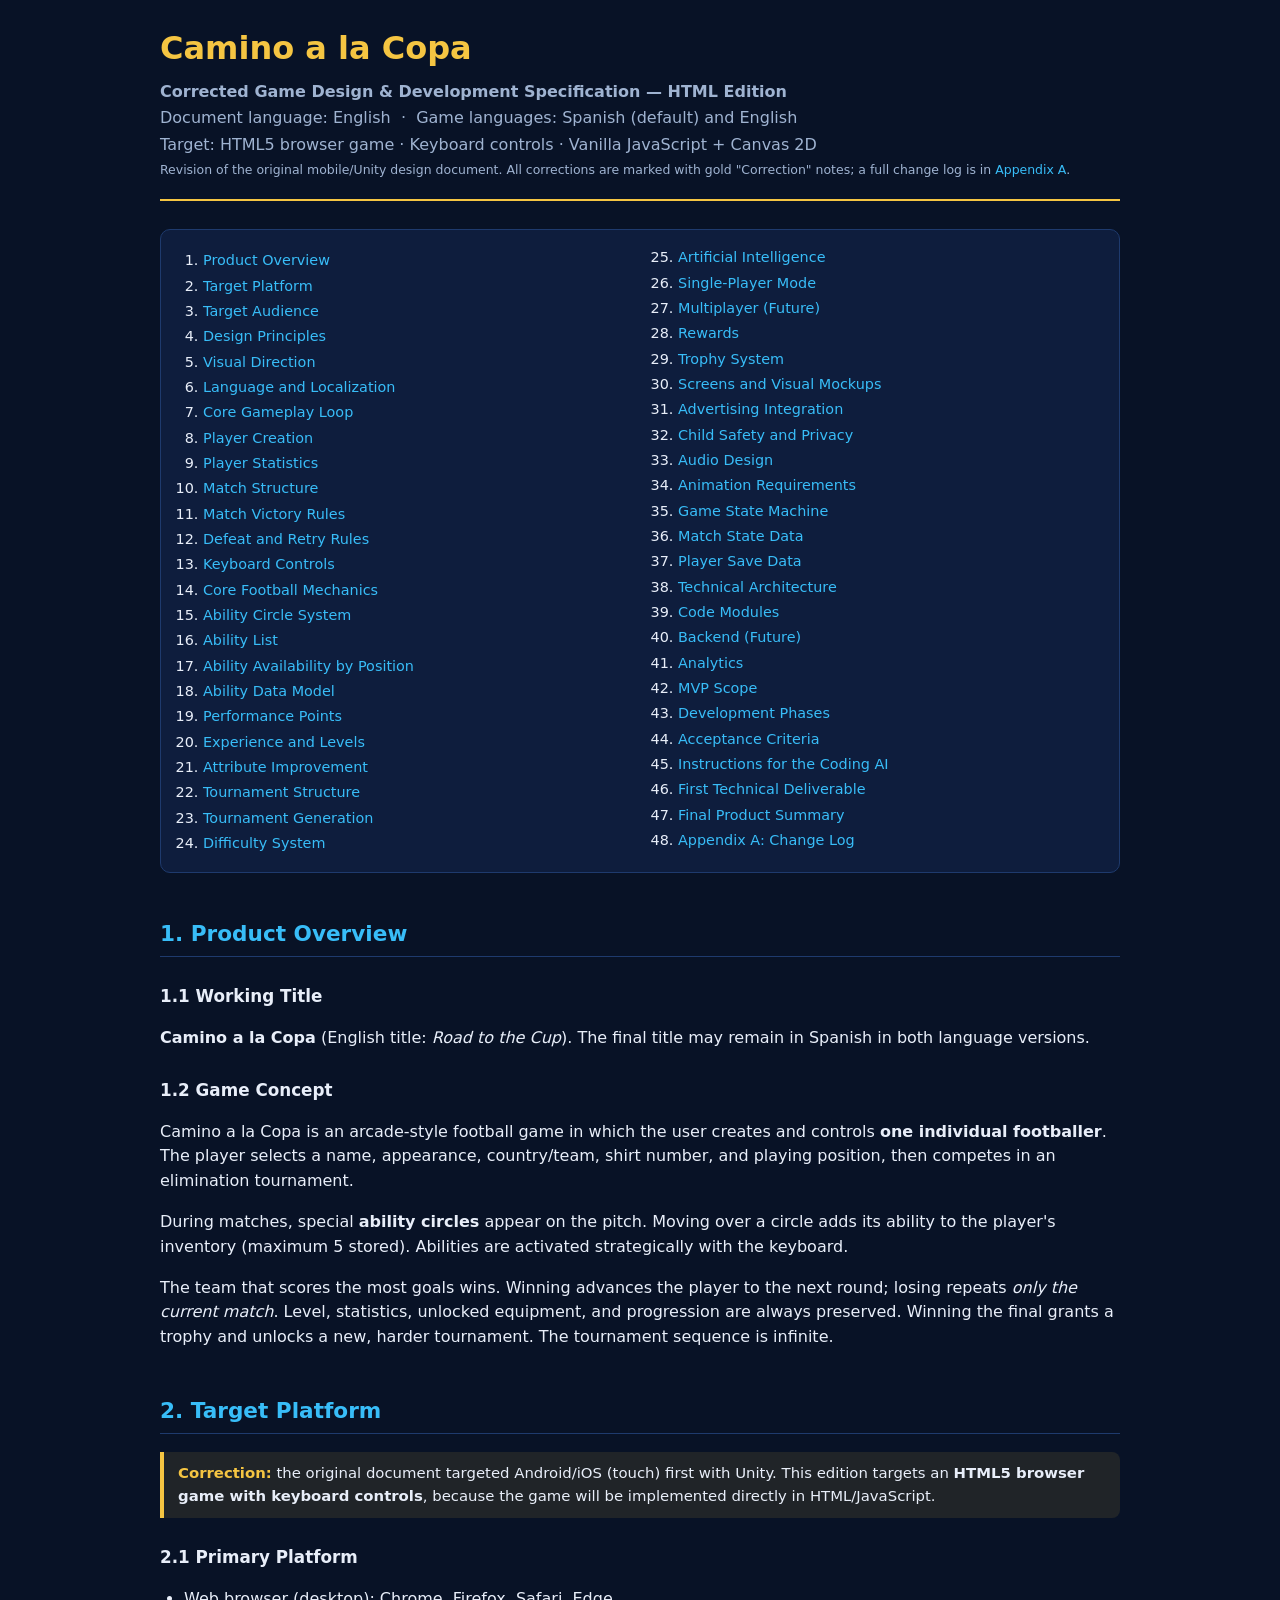
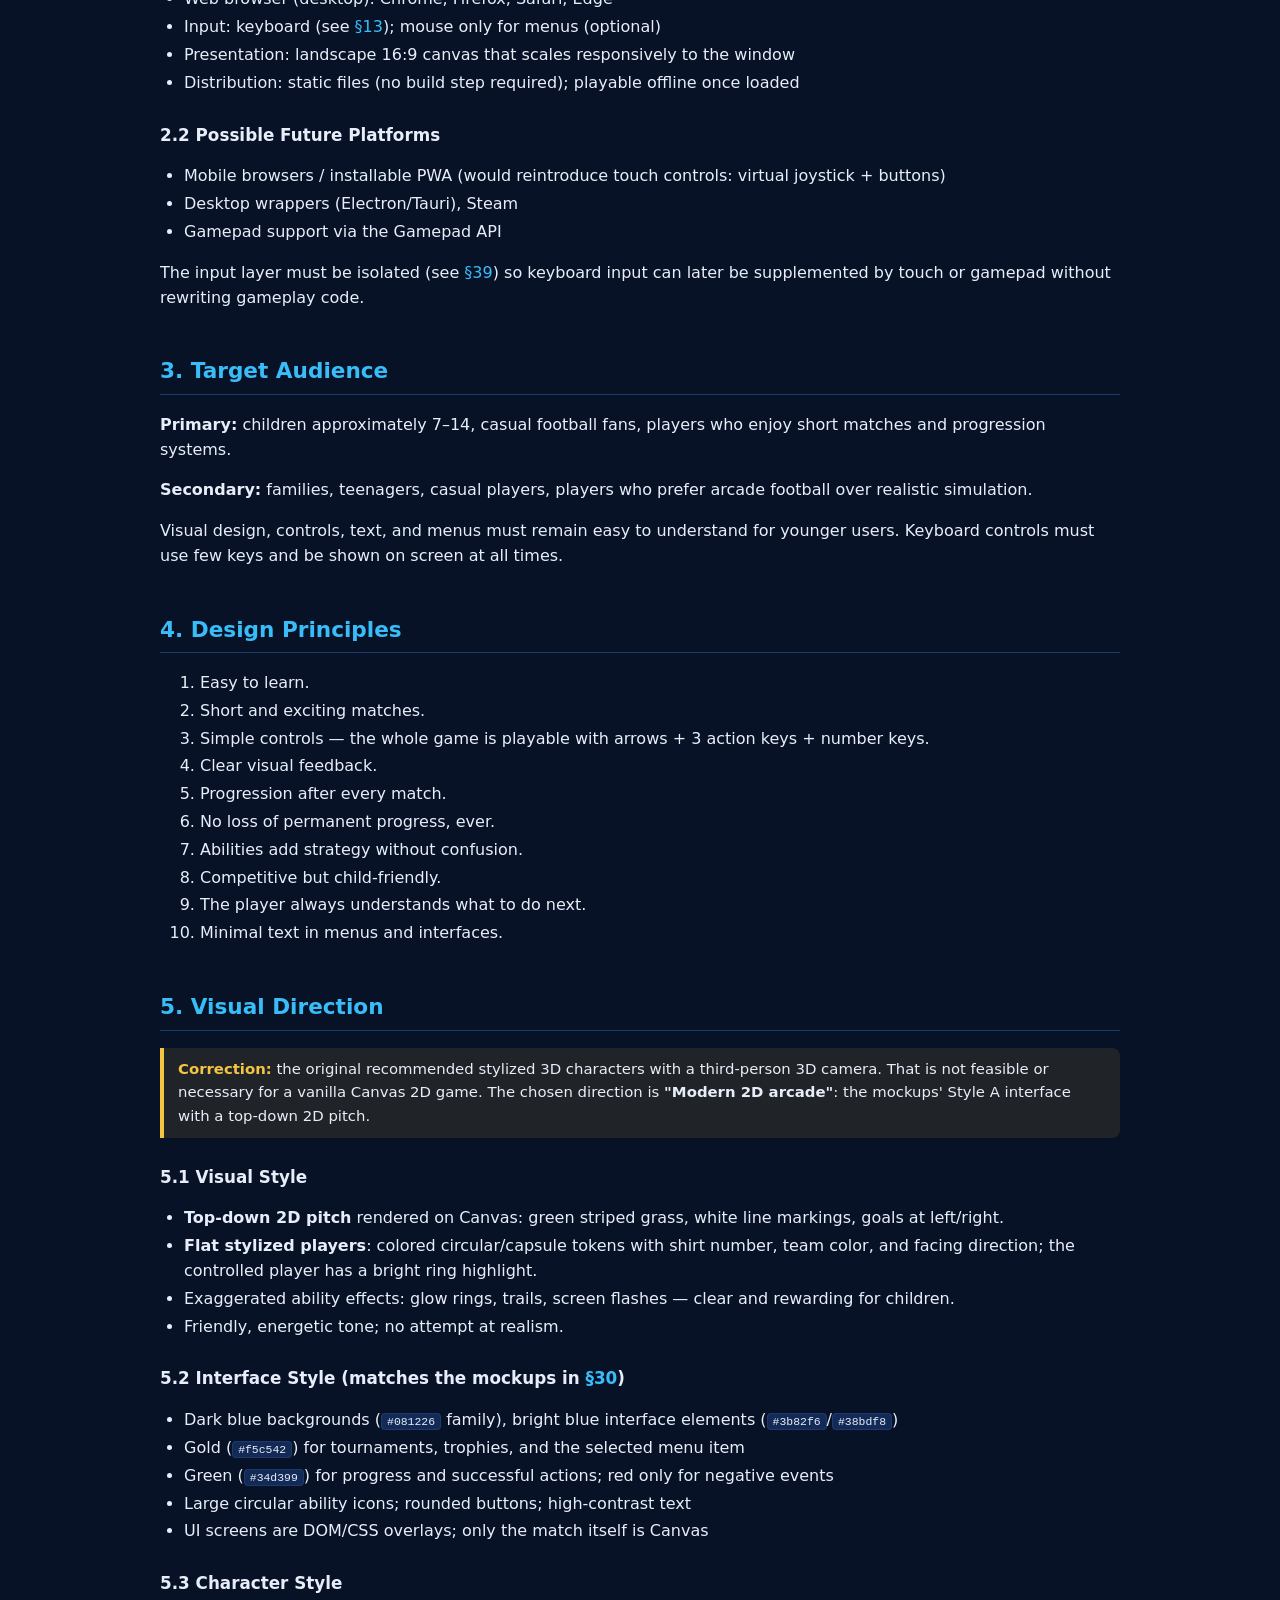
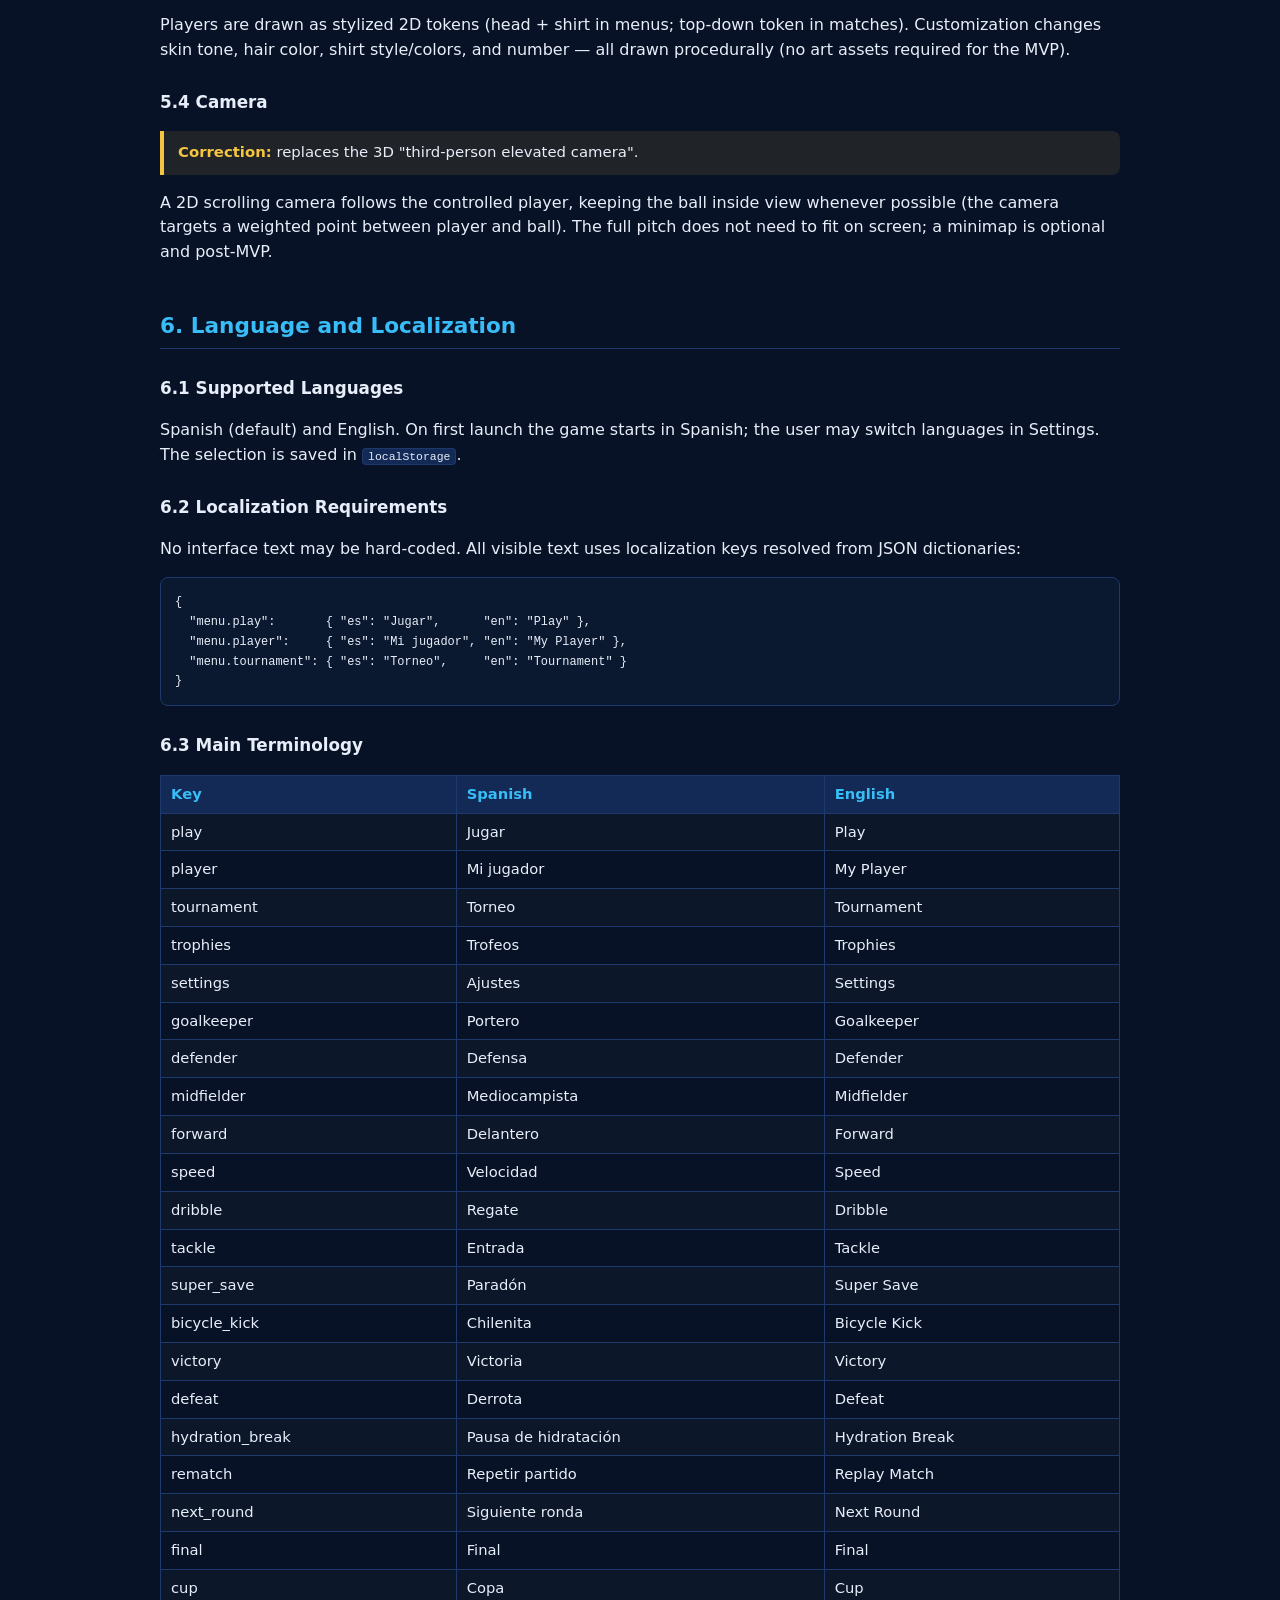
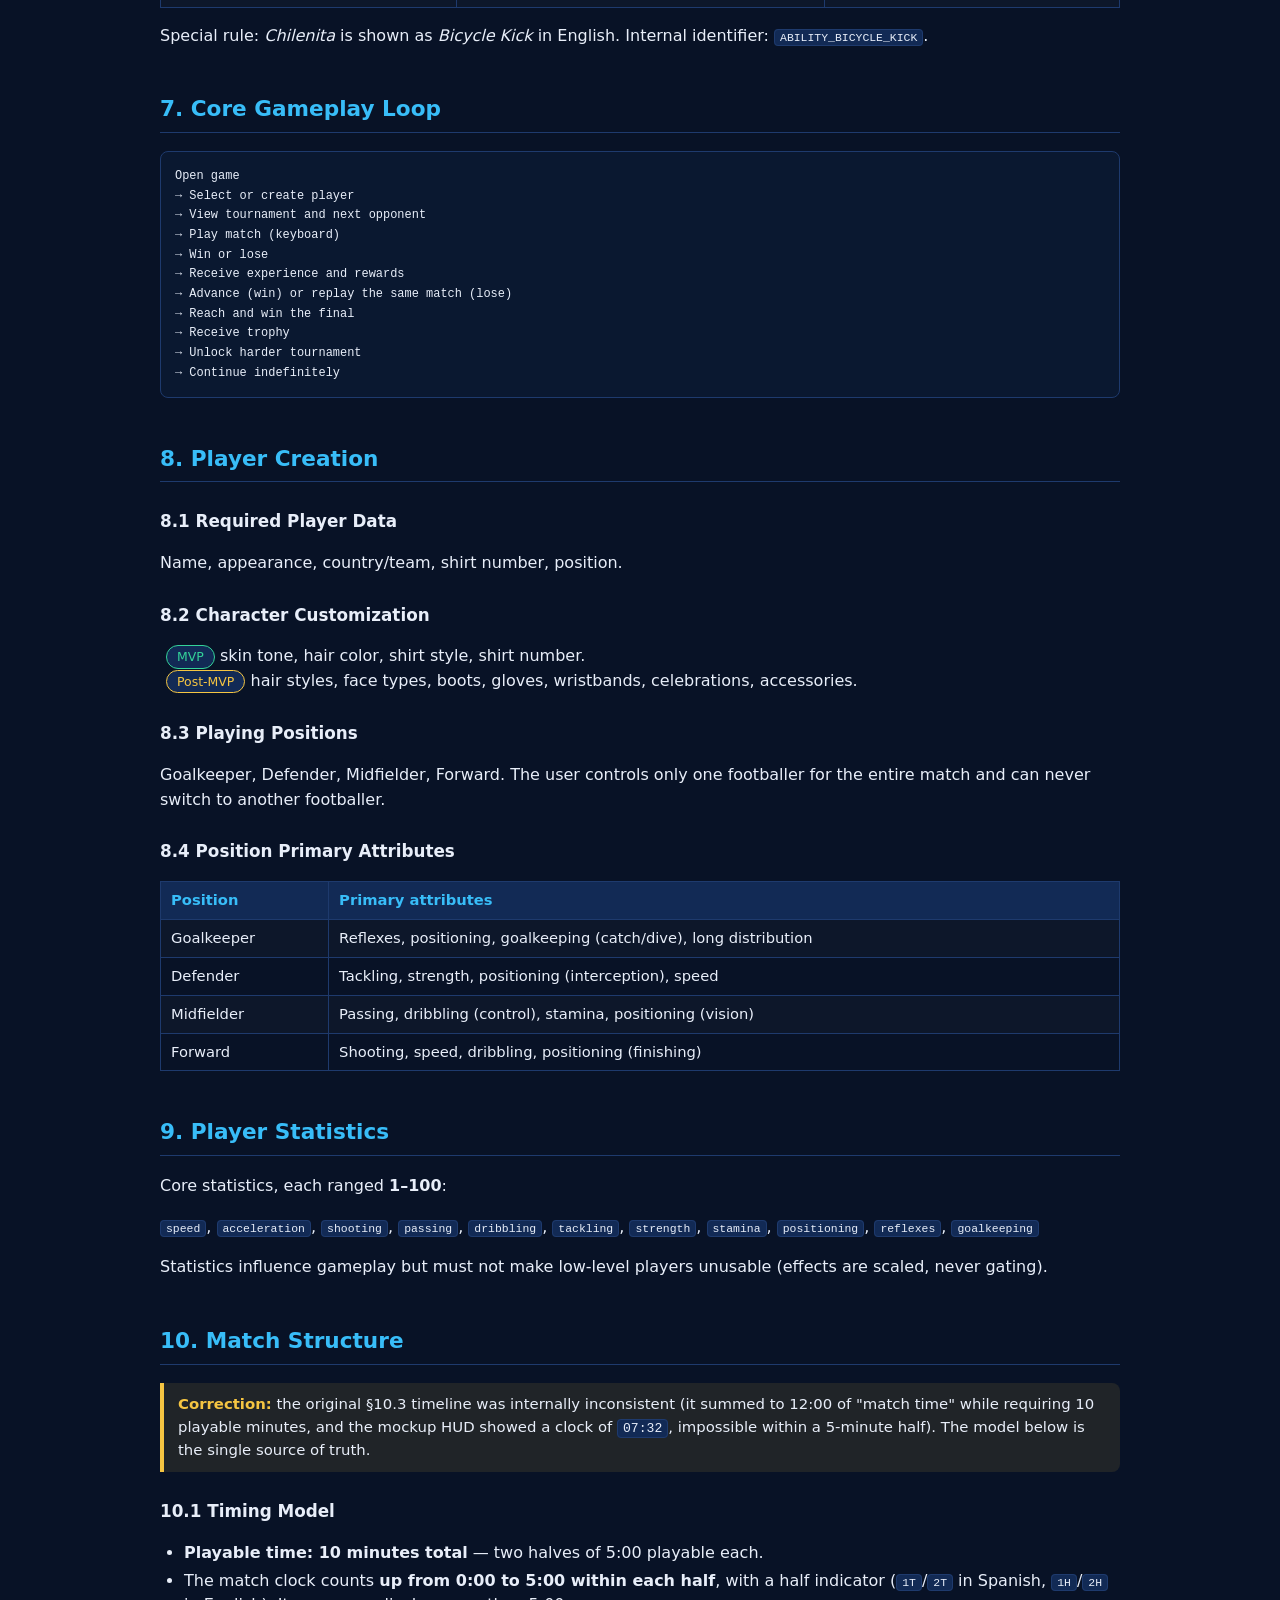
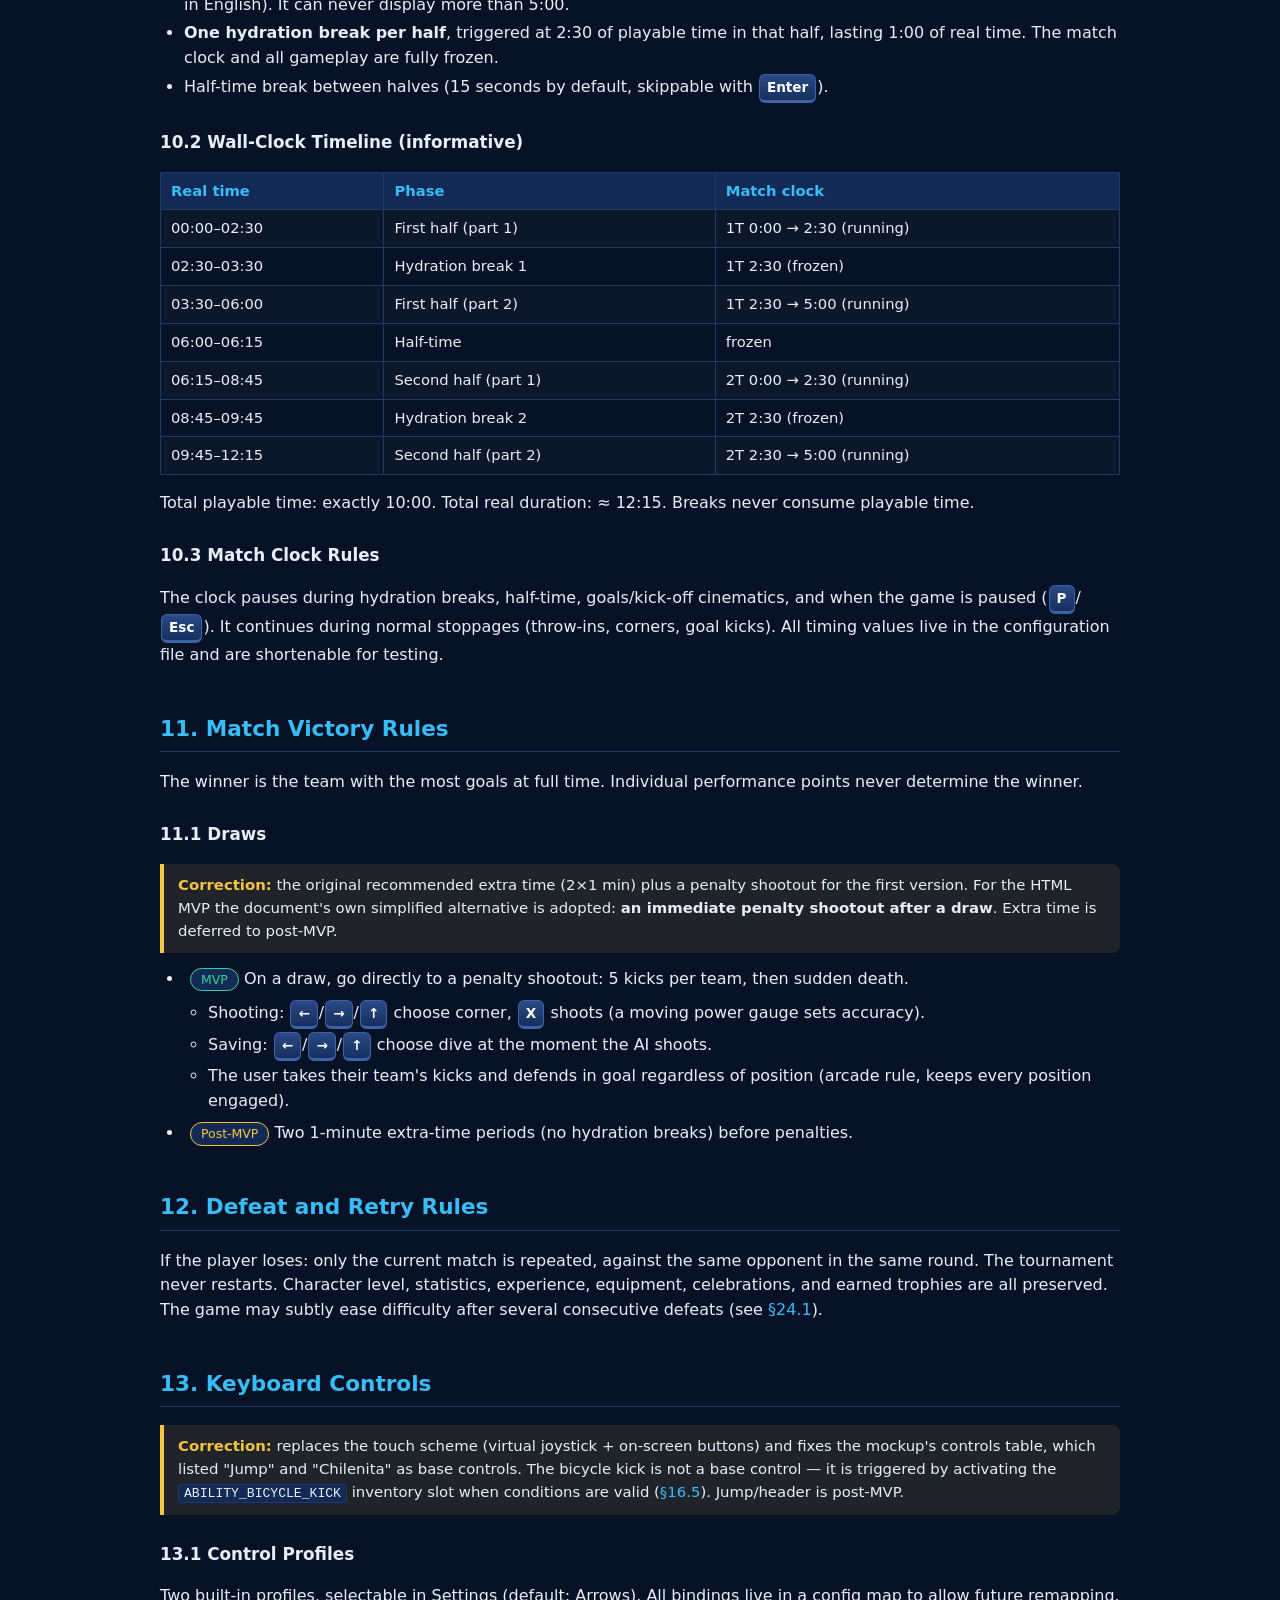
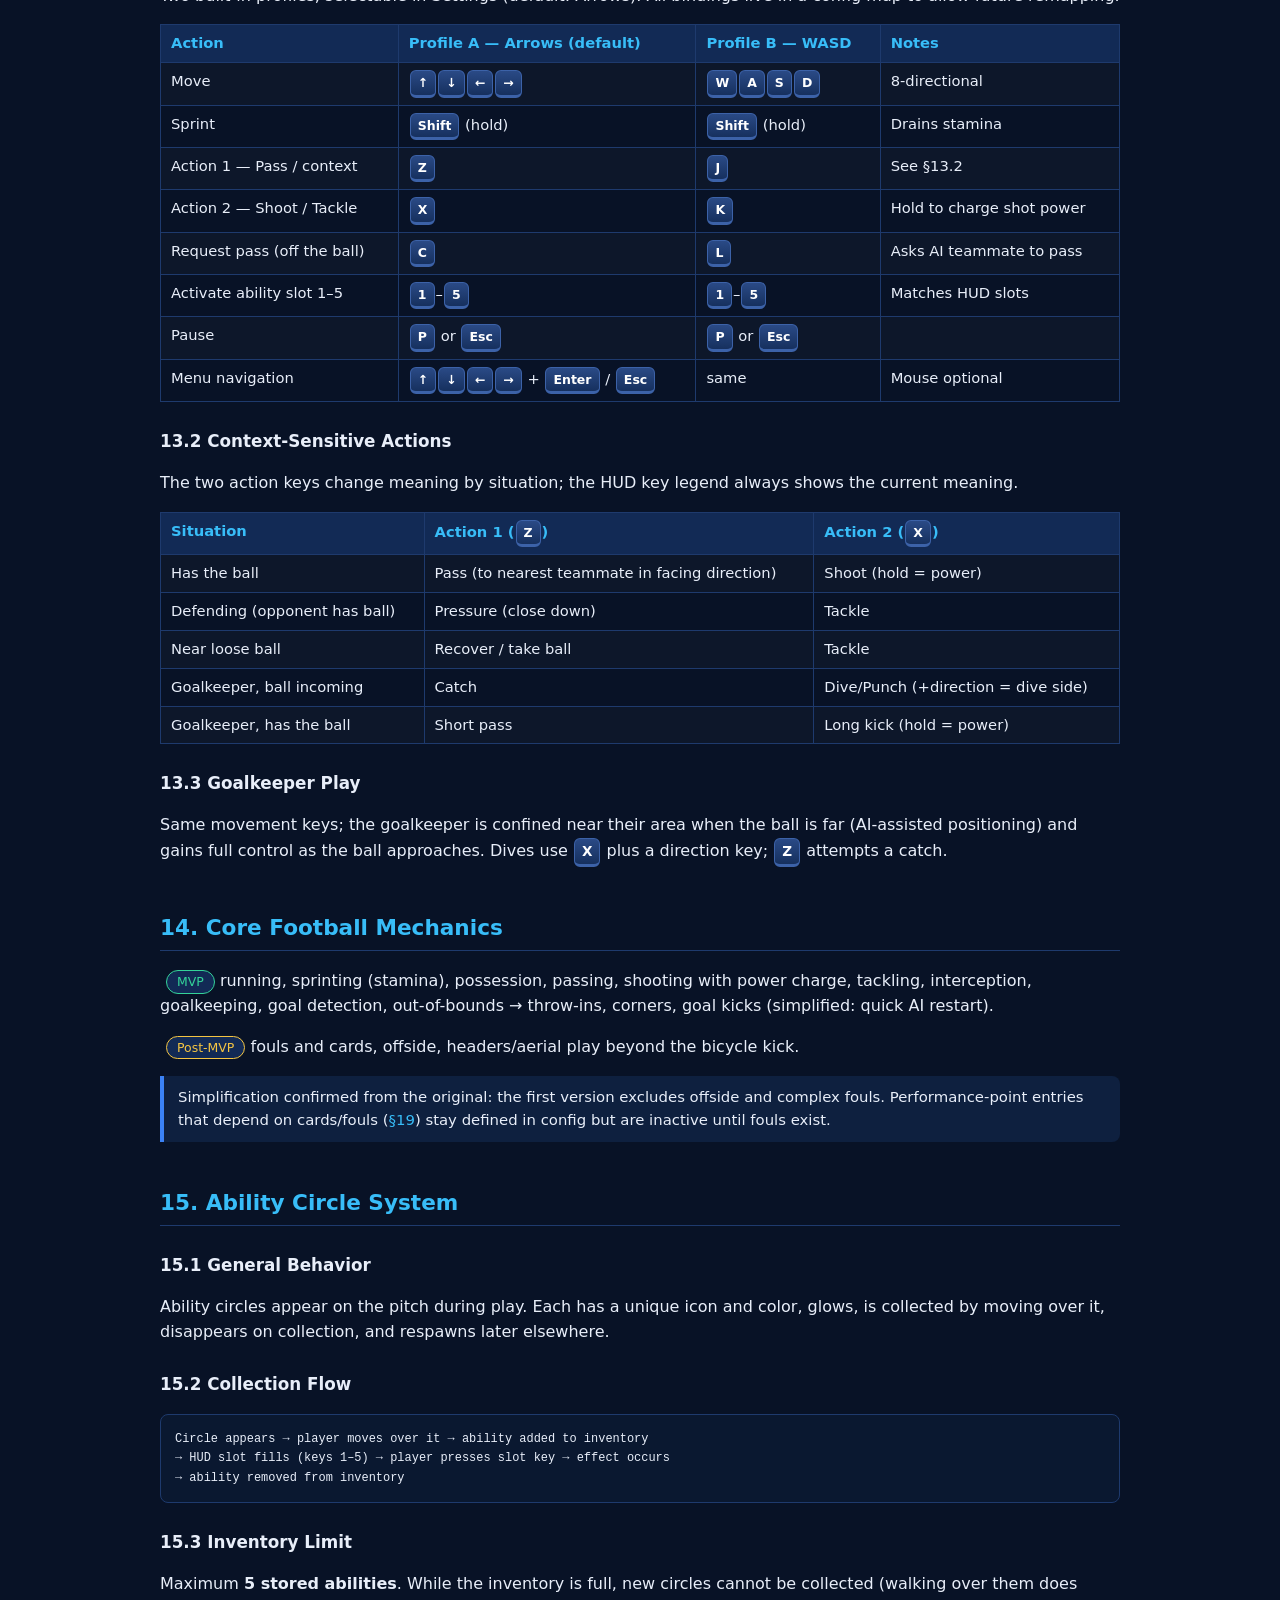
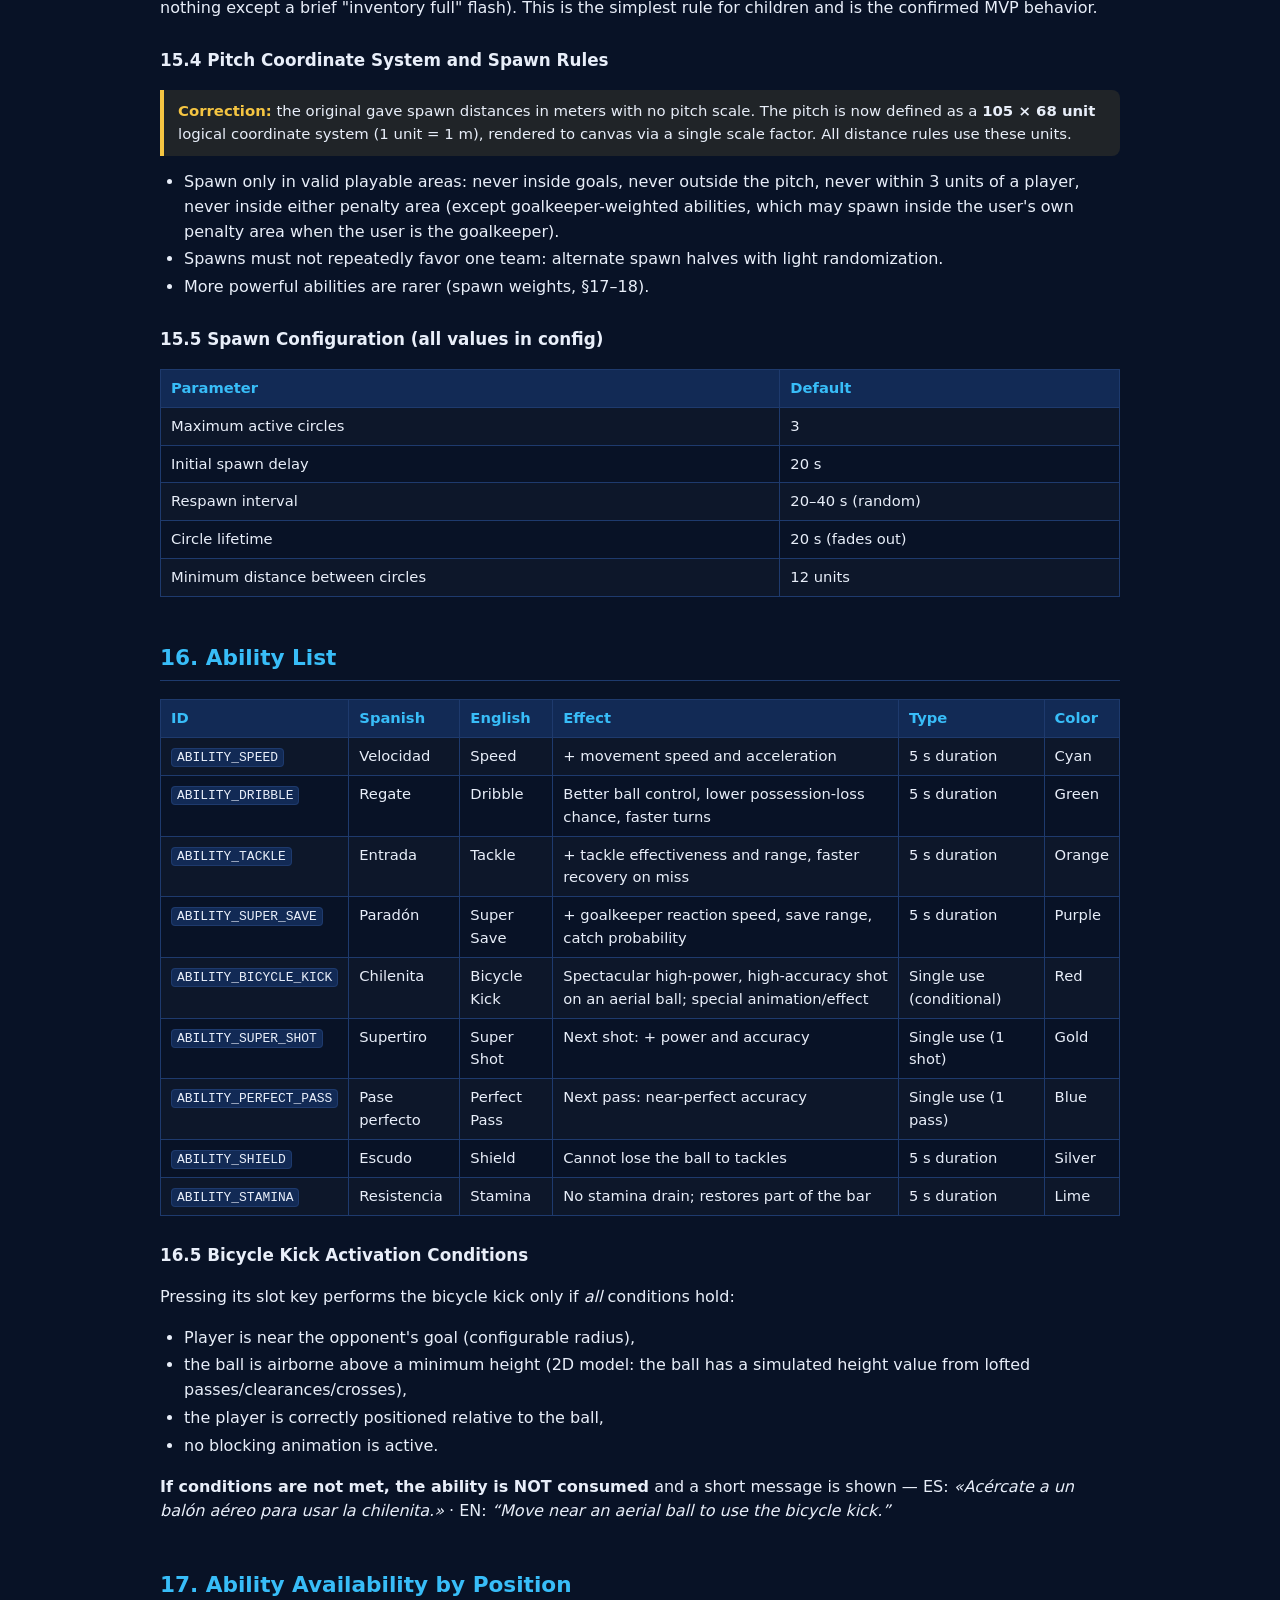
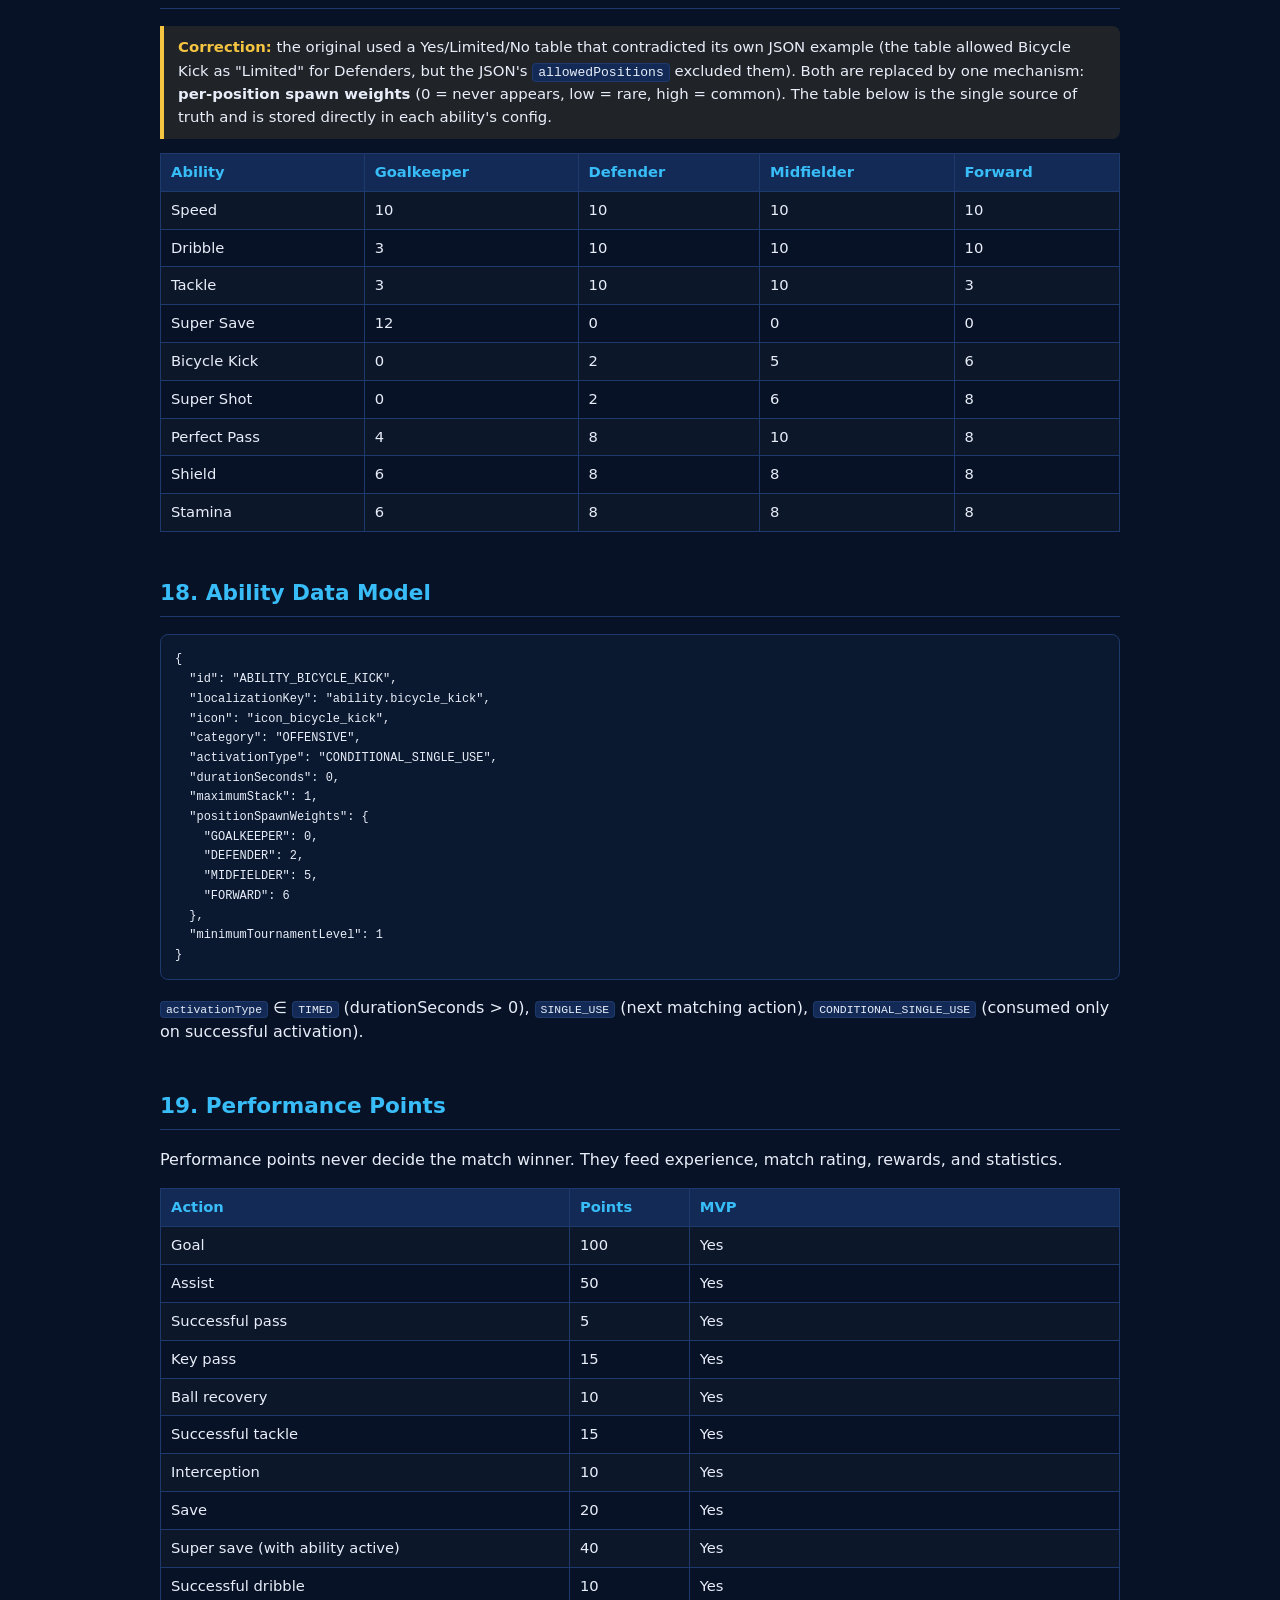
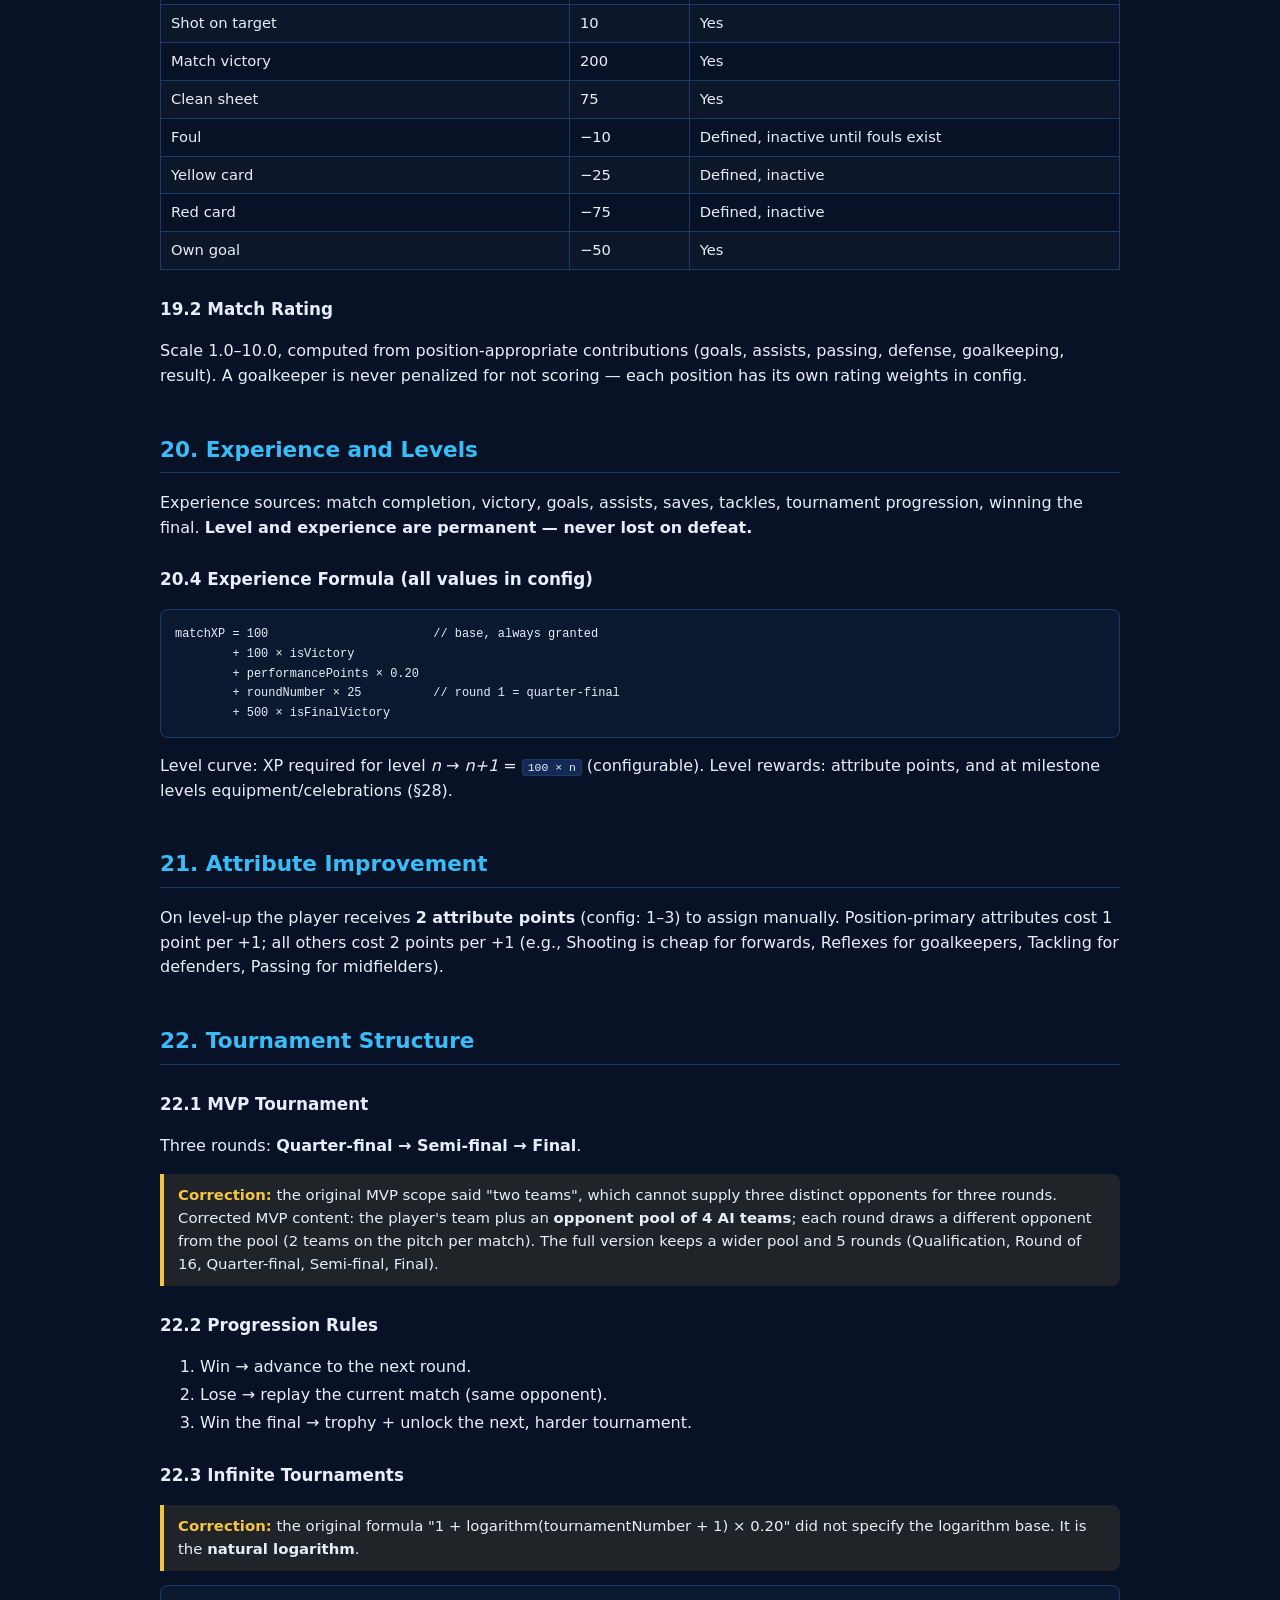
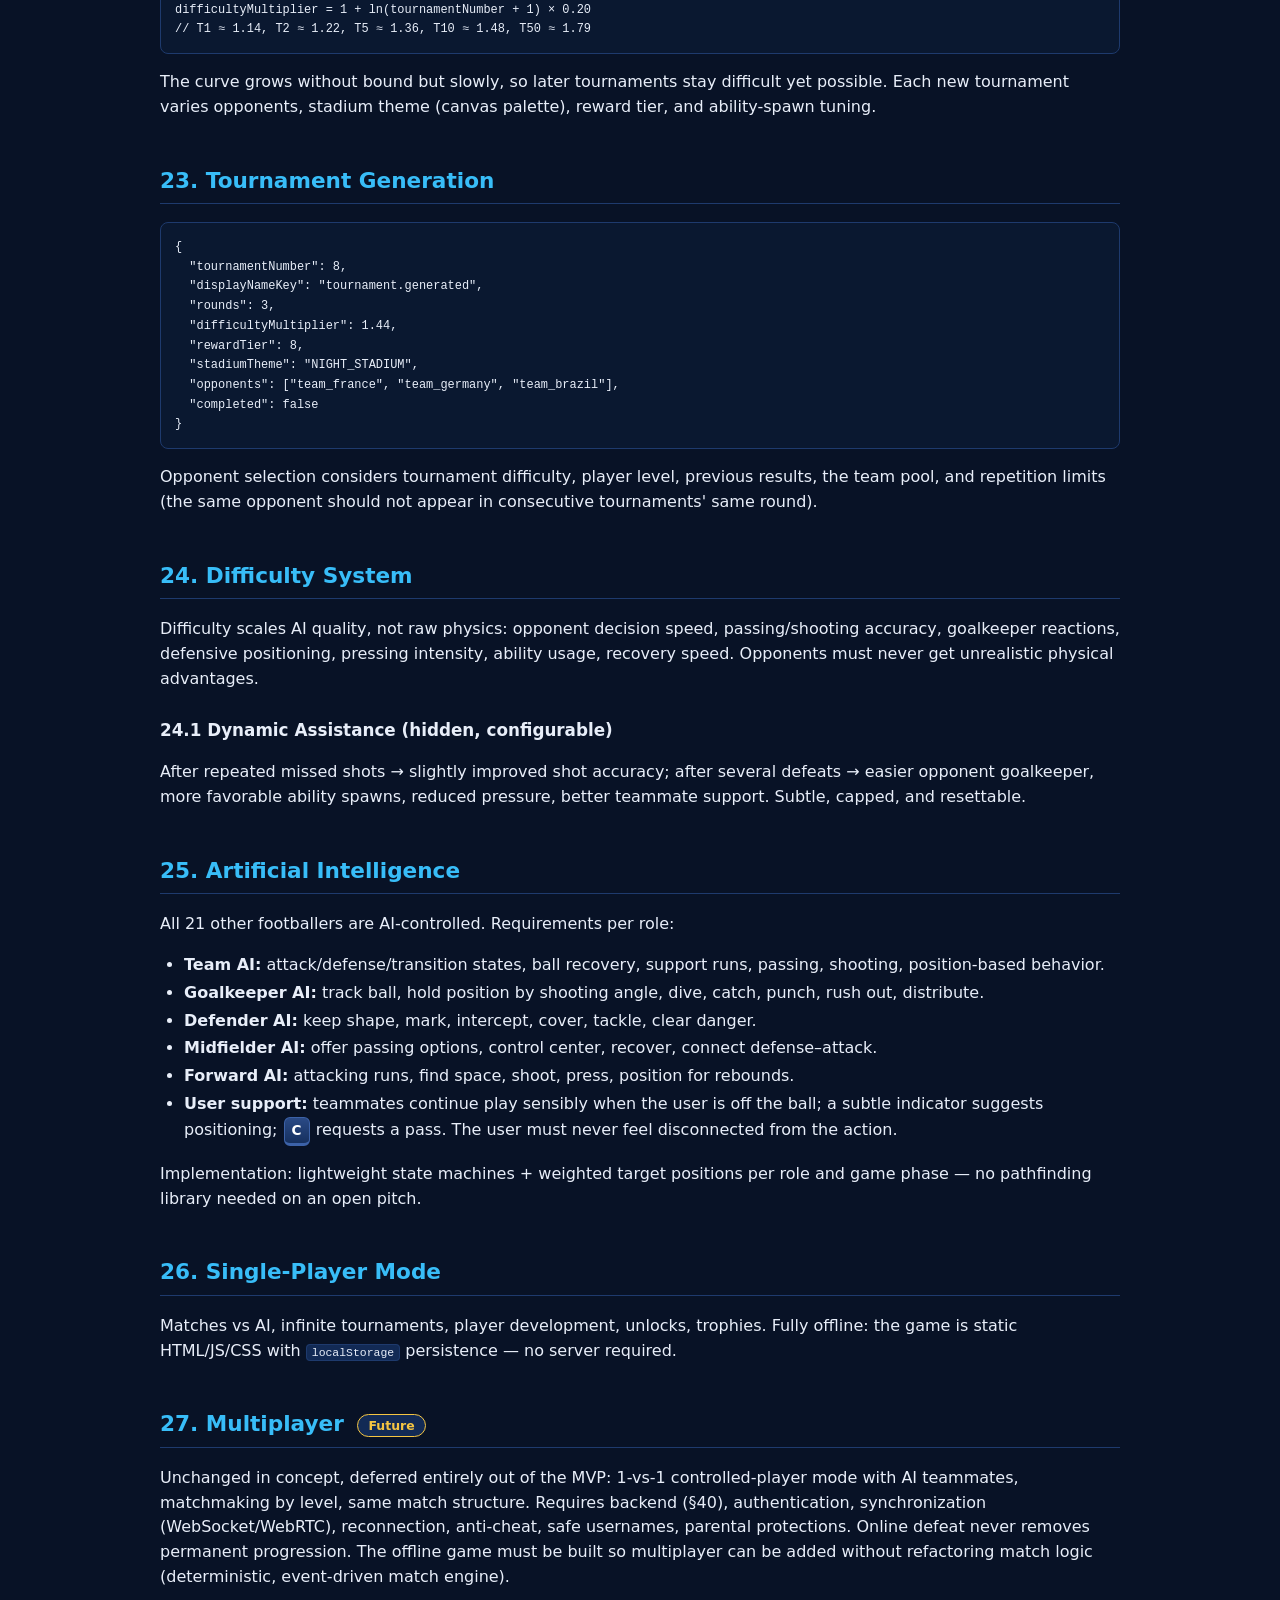
==== docs/design.html @ 7efcd762 "Add corrected game design document adapted for HTML/keyboard Reviewed the original mobile/Unity desi" ====
<!DOCTYPE html>
<html lang="en">
<head>
<meta charset="UTF-8">
<meta name="viewport" content="width=device-width, initial-scale=1.0">
<title>Camino a la Copa — Design Document (HTML Edition)</title>
<style>
  :root{
    --bg:#081226; --panel:#0e1d3d; --panel2:#122a55; --line:#1e3a6d;
    --blue:#3b82f6; --cyan:#38bdf8; --gold:#f5c542; --green:#34d399;
    --red:#ef4444; --text:#e8eef9; --muted:#9fb3d1; --pitch:#1b7a3d; --pitch2:#166534;
  }
  *{box-sizing:border-box}
  body{margin:0;background:var(--bg);color:var(--text);
       font-family:system-ui,-apple-system,"Segoe UI",Roboto,sans-serif;line-height:1.55}
  .wrap{max-width:1000px;margin:0 auto;padding:24px 20px 80px}
  header.doc{border-bottom:2px solid var(--gold);padding-bottom:18px;margin-bottom:28px}
  header.doc h1{margin:0 0 6px;font-size:2rem;color:var(--gold)}
  header.doc p{margin:2px 0;color:var(--muted)}
  h2{color:var(--cyan);border-bottom:1px solid var(--line);padding-bottom:6px;margin-top:44px;font-size:1.35rem}
  h3{color:var(--text);margin-top:26px;font-size:1.05rem}
  h4{color:var(--muted);margin-top:20px;font-size:.95rem;text-transform:uppercase;letter-spacing:.04em}
  a{color:var(--cyan);text-decoration:none} a:hover{text-decoration:underline}
  table{border-collapse:collapse;width:100%;margin:14px 0;font-size:.92rem}
  th,td{border:1px solid var(--line);padding:7px 10px;text-align:left;vertical-align:top}
  th{background:var(--panel2);color:var(--cyan);font-weight:600}
  tr:nth-child(even) td{background:rgba(255,255,255,.02)}
  code{background:var(--panel2);border:1px solid var(--line);border-radius:4px;padding:1px 5px;font-size:.88em}
  pre{background:#0a1830;border:1px solid var(--line);border-radius:8px;padding:14px;overflow-x:auto;font-size:.85rem;line-height:1.45}
  pre code{background:none;border:none;padding:0}
  kbd{display:inline-block;min-width:1.6em;text-align:center;padding:2px 7px;margin:0 1px;
      background:linear-gradient(#2a4a86,#16305e);border:1px solid #3c62a8;border-bottom-width:3px;
      border-radius:6px;font-family:inherit;font-size:.85em;font-weight:700;color:#fff}
  .toc{background:var(--panel);border:1px solid var(--line);border-radius:10px;padding:16px 22px;columns:2;column-gap:36px}
  .toc ol{margin:0;padding-left:20px;font-size:.9rem}
  .toc li{margin:3px 0;break-inside:avoid}
  .note{background:rgba(59,130,246,.12);border-left:4px solid var(--blue);border-radius:0 8px 8px 0;padding:10px 14px;margin:14px 0;font-size:.93rem}
  .fix{background:rgba(245,197,66,.10);border-left:4px solid var(--gold);border-radius:0 8px 8px 0;padding:10px 14px;margin:14px 0;font-size:.93rem}
  .fix b:first-child{color:var(--gold)}
  ul{margin:8px 0;padding-left:24px} li{margin:3px 0}
  .tag{display:inline-block;background:var(--panel2);border:1px solid var(--line);border-radius:99px;
       padding:1px 10px;font-size:.78rem;color:var(--muted);margin-left:6px;vertical-align:middle}
  .tag.mvp{color:var(--green);border-color:var(--green)}
  .tag.post{color:var(--gold);border-color:var(--gold)}

  /* ===== Mockup framework ===== */
  .mock{background:var(--panel);border:1px solid var(--line);border-radius:12px;margin:22px 0;overflow:hidden}
  .mock .mock-title{background:var(--panel2);padding:8px 14px;font-size:.82rem;color:var(--muted);
       text-transform:uppercase;letter-spacing:.06em;border-bottom:1px solid var(--line)}
  .mock .screen{position:relative;aspect-ratio:16/9;background:radial-gradient(ellipse at 50% 0%,#14294f 0%,#0a1428 70%);
       display:flex;flex-direction:column;overflow:hidden}
  .hint{color:var(--muted);font-size:.78rem}
  .btnrow{display:flex;gap:10px;justify-content:center;margin-top:10px}
  .btn{background:var(--panel2);border:2px solid var(--line);border-radius:10px;color:var(--text);
       padding:8px 22px;font-weight:700;font-size:.9rem}
  .btn.sel{border-color:var(--gold);background:#243c14;color:#ffe9a8;box-shadow:0 0 12px rgba(245,197,66,.35)}
  .btn.primary{border-color:var(--blue);background:#12336e}

  /* menu mockup */
  .menu-side{position:absolute;left:6%;top:14%;display:flex;flex-direction:column;gap:10px;width:30%}
  .menu-side .btn{text-align:left}
  .menu-logo{position:absolute;right:8%;top:16%;width:38%;text-align:center}
  .menu-logo .ball{font-size:4.2rem;filter:drop-shadow(0 0 18px rgba(56,189,248,.5))}
  .menu-logo .name{font-size:1.5rem;font-weight:900;color:var(--gold);letter-spacing:.04em}
  .menu-hint{position:absolute;bottom:6%;left:0;right:0;text-align:center}

  /* creation mockup */
  .create-grid{position:absolute;inset:8% 6%;display:flex;gap:4%}
  .avatar-box{flex:0 0 34%;background:var(--panel2);border:1px solid var(--line);border-radius:12px;
       display:flex;flex-direction:column;align-items:center;justify-content:center;gap:6px}
  .avatar{display:flex;flex-direction:column;align-items:center}
  .avatar .head{width:44px;height:44px;border-radius:50%;background:#e0ac69;border:2px solid #0008}
  .avatar .shirt{width:74px;height:64px;background:linear-gradient(#75aadb 33%,#fff 33%,#fff 66%,#75aadb 66%);
       border-radius:10px 10px 6px 6px;margin-top:-6px;display:flex;align-items:center;justify-content:center;
       font-weight:900;color:#123;font-size:1.3rem;border:2px solid #0008}
  .avatar .shorts{width:56px;height:24px;background:#123;border-radius:0 0 8px 8px}
  .form-box{flex:1;display:flex;flex-direction:column;gap:8px;justify-content:center}
  .field{display:flex;align-items:center;gap:10px;background:var(--panel2);border:1px solid var(--line);
       border-radius:8px;padding:6px 12px;font-size:.85rem}
  .field label{color:var(--muted);width:34%}
  .field .val{flex:1;text-align:center;font-weight:700}
  .field.sel{border-color:var(--gold)}
  .field .arr{color:var(--cyan);font-weight:900}

  /* tournament path mockup */
  .path{position:absolute;inset:7% 10%;display:flex;flex-direction:column-reverse;align-items:center;gap:0}
  .round{display:flex;align-items:center;gap:14px;width:78%;background:var(--panel2);
       border:1px solid var(--line);border-radius:10px;padding:7px 14px;font-size:.85rem}
  .round .st{width:22px;text-align:center}
  .round.done{opacity:.75;border-color:var(--green)} .round.done .st{color:var(--green)}
  .round.cur{border-color:var(--gold);box-shadow:0 0 12px rgba(245,197,66,.3)}
  .round.lock{opacity:.45}
  .connector{width:3px;height:12px;background:var(--line)}
  .round .who{margin-left:auto;color:var(--muted)}
  .path-cup{font-size:1.6rem;margin-top:2px}

  /* match HUD mockup */
  .hud-screen{background:
      radial-gradient(circle at 50% 45%, rgba(255,255,255,.05), transparent 40%),
      repeating-linear-gradient(90deg,var(--pitch) 0 12.5%,var(--pitch2) 12.5% 25%) !important}
  .pitch-lines{position:absolute;inset:9% 4% 14% 4%;border:2px solid rgba(255,255,255,.65);border-radius:4px}
  .pitch-lines .mid{position:absolute;left:50%;top:0;bottom:0;width:2px;background:rgba(255,255,255,.65)}
  .pitch-lines .circle{position:absolute;left:50%;top:50%;width:17%;aspect-ratio:1;transform:translate(-50%,-50%);
       border:2px solid rgba(255,255,255,.65);border-radius:50%}
  .pitch-lines .area{position:absolute;top:28%;bottom:28%;width:12%;border:2px solid rgba(255,255,255,.65)}
  .pitch-lines .area.l{left:0;border-left:none} .pitch-lines .area.r{right:0;border-right:none}
  .dot{position:absolute;width:14px;height:14px;border-radius:50%;border:2px solid #0006;
       display:flex;align-items:center;justify-content:center;font-size:.5rem;font-weight:900;color:#fff}
  .dot.us{background:#2563eb} .dot.them{background:#eab308}
  .dot.me{width:18px;height:18px;background:#2563eb;box-shadow:0 0 0 3px rgba(56,189,248,.8),0 0 14px #38bdf8}
  .balldot{position:absolute;width:9px;height:9px;background:#fff;border-radius:50%;border:1px solid #0008}
  .circle-ability{position:absolute;width:30px;height:30px;border-radius:50%;display:flex;align-items:center;
       justify-content:center;font-size:.85rem}
  .circle-ability.speed{background:rgba(56,189,248,.25);border:2px solid #38bdf8;box-shadow:0 0 12px #38bdf8}
  .circle-ability.shot{background:rgba(245,158,11,.25);border:2px solid #f59e0b;box-shadow:0 0 12px #f59e0b}
  .hud-top{position:absolute;top:2.5%;left:0;right:0;display:flex;justify-content:space-between;align-items:flex-start;padding:0 2.5%}
  .scorebox{background:#0a1428e0;border:1px solid var(--line);border-radius:8px;padding:4px 12px;
       display:flex;gap:10px;align-items:center;font-weight:900;font-size:.95rem}
  .scorebox .half{color:var(--gold);font-size:.75rem;font-weight:700}
  .scorebox .clock{color:var(--green);font-family:ui-monospace,monospace}
  .slots{display:flex;gap:6px;background:#0a1428e0;border:1px solid var(--line);border-radius:10px;padding:5px 8px}
  .slot{width:34px;height:34px;border-radius:50%;border:2px solid var(--line);background:var(--panel2);
       position:relative;display:flex;align-items:center;justify-content:center;font-size:.95rem}
  .slot.full.speed{border-color:#38bdf8}.slot.full.dribble{border-color:#34d399}
  .slot.full.bike{border-color:#ef4444}
  .slot .key{position:absolute;bottom:-9px;left:50%;transform:translateX(-50%);background:#16305e;
       border:1px solid #3c62a8;border-radius:4px;font-size:.55rem;padding:0 4px;font-weight:900}
  .slot.empty{opacity:.4}
  .hud-bottom{position:absolute;bottom:2.5%;left:0;right:0;display:flex;justify-content:space-between;
       align-items:flex-end;padding:0 2.5%}
  .stamina{background:#0a1428e0;border:1px solid var(--line);border-radius:8px;padding:6px 10px;width:24%}
  .stamina .bar{height:8px;border-radius:4px;background:#0a1428;border:1px solid var(--line);overflow:hidden}
  .stamina .bar i{display:block;height:100%;width:72%;background:linear-gradient(90deg,#34d399,#a3e635)}
  .stamina .lbl{font-size:.62rem;color:var(--muted);margin-bottom:3px}
  .keylegend{background:#0a1428e0;border:1px solid var(--line);border-radius:8px;padding:6px 10px;
       font-size:.68rem;display:flex;gap:12px;color:var(--muted)}
  .keylegend b{color:var(--text)}

  /* hydration mockup */
  .hydration-panel{margin:auto;width:56%;background:var(--panel2);border:1px solid var(--line);
       border-radius:14px;padding:20px 24px;text-align:center}
  .hydration-panel h5{margin:0 0 6px;color:var(--cyan);font-size:1.05rem;letter-spacing:.06em}
  .hydration-panel .count{font-family:ui-monospace,monospace;font-size:2rem;font-weight:900;color:var(--gold)}
  .adbox{margin-top:12px;border:2px dashed var(--line);border-radius:10px;padding:14px;color:var(--muted);font-size:.8rem}

  /* result mockup */
  .result-grid{position:absolute;inset:6% 8%;display:flex;flex-direction:column;align-items:center;gap:8px}
  .result-grid .verdict{font-size:1.5rem;font-weight:900;color:var(--green);letter-spacing:.08em}
  .result-grid .score{font-size:1.9rem;font-weight:900}
  .result-grid .teams{color:var(--muted);font-size:.85rem}
  .rstats{display:flex;gap:6%;width:88%;margin-top:4px;align-items:center}
  .rstats table{font-size:.75rem;margin:0;width:48%;flex:0 0 48%}
  .rstats td{padding:3px 8px}
  .xp{flex:1}
  .xp .lbl{font-size:.75rem;color:var(--muted)}
  .xp .gain{color:var(--green);font-weight:900;font-size:1.1rem}
  .xp .bar{height:10px;background:#0a1428;border:1px solid var(--line);border-radius:5px;overflow:hidden;margin:6px 0}
  .xp .bar i{display:block;height:100%;width:64%;background:linear-gradient(90deg,#34d399,#a3e635)}

  /* trophy mockup */
  .trophy-grid{position:absolute;inset:8%;display:flex;flex-direction:column;align-items:center;gap:8px;text-align:center}
  .trophy-big{font-size:3.6rem;filter:drop-shadow(0 0 22px rgba(245,197,66,.7))}
  .tiers{display:flex;gap:18px;margin-top:6px;font-size:.75rem;color:var(--muted);text-align:center}
  .tiers span{display:flex;flex-direction:column;gap:2px}
  .tiers .t{font-size:1.3rem}
  .tiers .on{color:var(--gold);font-weight:700}
  .reward-chip{background:var(--panel2);border:1px solid var(--gold);border-radius:99px;
       padding:4px 16px;font-size:.8rem;color:#ffe9a8}
  @media (max-width:720px){ .toc{columns:1} .rstats{flex-direction:column;gap:10px} }
</style>
</head>
<body>
<div class="wrap">

<header class="doc">
  <h1>Camino a la Copa</h1>
  <p><strong>Corrected Game Design &amp; Development Specification — HTML Edition</strong></p>
  <p>Document language: English &nbsp;·&nbsp; Game languages: Spanish (default) and English</p>
  <p>Target: HTML5 browser game · Keyboard controls · Vanilla JavaScript + Canvas 2D</p>
  <p class="hint">Revision of the original mobile/Unity design document. All corrections are marked with gold "Correction" notes; a full change log is in <a href="#s48">Appendix A</a>.</p>
</header>

<nav class="toc">
<ol>
  <li><a href="#s1">Product Overview</a></li>
  <li><a href="#s2">Target Platform</a></li>
  <li><a href="#s3">Target Audience</a></li>
  <li><a href="#s4">Design Principles</a></li>
  <li><a href="#s5">Visual Direction</a></li>
  <li><a href="#s6">Language and Localization</a></li>
  <li><a href="#s7">Core Gameplay Loop</a></li>
  <li><a href="#s8">Player Creation</a></li>
  <li><a href="#s9">Player Statistics</a></li>
  <li><a href="#s10">Match Structure</a></li>
  <li><a href="#s11">Match Victory Rules</a></li>
  <li><a href="#s12">Defeat and Retry Rules</a></li>
  <li><a href="#s13">Keyboard Controls</a></li>
  <li><a href="#s14">Core Football Mechanics</a></li>
  <li><a href="#s15">Ability Circle System</a></li>
  <li><a href="#s16">Ability List</a></li>
  <li><a href="#s17">Ability Availability by Position</a></li>
  <li><a href="#s18">Ability Data Model</a></li>
  <li><a href="#s19">Performance Points</a></li>
  <li><a href="#s20">Experience and Levels</a></li>
  <li><a href="#s21">Attribute Improvement</a></li>
  <li><a href="#s22">Tournament Structure</a></li>
  <li><a href="#s23">Tournament Generation</a></li>
  <li><a href="#s24">Difficulty System</a></li>
  <li><a href="#s25">Artificial Intelligence</a></li>
  <li><a href="#s26">Single-Player Mode</a></li>
  <li><a href="#s27">Multiplayer (Future)</a></li>
  <li><a href="#s28">Rewards</a></li>
  <li><a href="#s29">Trophy System</a></li>
  <li><a href="#s30">Screens and Visual Mockups</a></li>
  <li><a href="#s31">Advertising Integration</a></li>
  <li><a href="#s32">Child Safety and Privacy</a></li>
  <li><a href="#s33">Audio Design</a></li>
  <li><a href="#s34">Animation Requirements</a></li>
  <li><a href="#s35">Game State Machine</a></li>
  <li><a href="#s36">Match State Data</a></li>
  <li><a href="#s37">Player Save Data</a></li>
  <li><a href="#s38">Technical Architecture</a></li>
  <li><a href="#s39">Code Modules</a></li>
  <li><a href="#s40">Backend (Future)</a></li>
  <li><a href="#s41">Analytics</a></li>
  <li><a href="#s42">MVP Scope</a></li>
  <li><a href="#s43">Development Phases</a></li>
  <li><a href="#s44">Acceptance Criteria</a></li>
  <li><a href="#s45">Instructions for the Coding AI</a></li>
  <li><a href="#s46">First Technical Deliverable</a></li>
  <li><a href="#s47">Final Product Summary</a></li>
  <li><a href="#s48">Appendix A: Change Log</a></li>
</ol>
</nav>

<h2 id="s1">1. Product Overview</h2>
<h3>1.1 Working Title</h3>
<p><strong>Camino a la Copa</strong> (English title: <em>Road to the Cup</em>). The final title may remain in Spanish in both language versions.</p>
<h3>1.2 Game Concept</h3>
<p>Camino a la Copa is an arcade-style football game in which the user creates and controls <strong>one individual footballer</strong>. The player selects a name, appearance, country/team, shirt number, and playing position, then competes in an elimination tournament.</p>
<p>During matches, special <strong>ability circles</strong> appear on the pitch. Moving over a circle adds its ability to the player's inventory (maximum 5 stored). Abilities are activated strategically with the keyboard.</p>
<p>The team that scores the most goals wins. Winning advances the player to the next round; losing repeats <em>only the current match</em>. Level, statistics, unlocked equipment, and progression are always preserved. Winning the final grants a trophy and unlocks a new, harder tournament. The tournament sequence is infinite.</p>

<h2 id="s2">2. Target Platform</h2>
<div class="fix"><b>Correction:</b> the original document targeted Android/iOS (touch) first with Unity. This edition targets an <strong>HTML5 browser game with keyboard controls</strong>, because the game will be implemented directly in HTML/JavaScript.</div>
<h3>2.1 Primary Platform</h3>
<ul>
  <li>Web browser (desktop): Chrome, Firefox, Safari, Edge</li>
  <li>Input: keyboard (see <a href="#s13">§13</a>); mouse only for menus (optional)</li>
  <li>Presentation: landscape 16:9 canvas that scales responsively to the window</li>
  <li>Distribution: static files (no build step required); playable offline once loaded</li>
</ul>
<h3>2.2 Possible Future Platforms</h3>
<ul>
  <li>Mobile browsers / installable PWA (would reintroduce touch controls: virtual joystick + buttons)</li>
  <li>Desktop wrappers (Electron/Tauri), Steam</li>
  <li>Gamepad support via the Gamepad API</li>
</ul>
<p>The input layer must be isolated (see <a href="#s39">§39</a>) so keyboard input can later be supplemented by touch or gamepad without rewriting gameplay code.</p>

<h2 id="s3">3. Target Audience</h2>
<p><strong>Primary:</strong> children approximately 7–14, casual football fans, players who enjoy short matches and progression systems.</p>
<p><strong>Secondary:</strong> families, teenagers, casual players, players who prefer arcade football over realistic simulation.</p>
<p>Visual design, controls, text, and menus must remain easy to understand for younger users. Keyboard controls must use few keys and be shown on screen at all times.</p>

<h2 id="s4">4. Design Principles</h2>
<ol>
  <li>Easy to learn.</li>
  <li>Short and exciting matches.</li>
  <li>Simple controls — the whole game is playable with arrows + 3 action keys + number keys.</li>
  <li>Clear visual feedback.</li>
  <li>Progression after every match.</li>
  <li>No loss of permanent progress, ever.</li>
  <li>Abilities add strategy without confusion.</li>
  <li>Competitive but child-friendly.</li>
  <li>The player always understands what to do next.</li>
  <li>Minimal text in menus and interfaces.</li>
</ol>

<h2 id="s5">5. Visual Direction</h2>
<div class="fix"><b>Correction:</b> the original recommended stylized 3D characters with a third-person 3D camera. That is not feasible or necessary for a vanilla Canvas 2D game. The chosen direction is <strong>"Modern 2D arcade"</strong>: the mockups' Style A interface with a top-down 2D pitch.</div>
<h3>5.1 Visual Style</h3>
<ul>
  <li><strong>Top-down 2D pitch</strong> rendered on Canvas: green striped grass, white line markings, goals at left/right.</li>
  <li><strong>Flat stylized players</strong>: colored circular/capsule tokens with shirt number, team color, and facing direction; the controlled player has a bright ring highlight.</li>
  <li>Exaggerated ability effects: glow rings, trails, screen flashes — clear and rewarding for children.</li>
  <li>Friendly, energetic tone; no attempt at realism.</li>
</ul>
<h3>5.2 Interface Style (matches the mockups in <a href="#s30">§30</a>)</h3>
<ul>
  <li>Dark blue backgrounds (<code>#081226</code> family), bright blue interface elements (<code>#3b82f6</code>/<code>#38bdf8</code>)</li>
  <li>Gold (<code>#f5c542</code>) for tournaments, trophies, and the selected menu item</li>
  <li>Green (<code>#34d399</code>) for progress and successful actions; red only for negative events</li>
  <li>Large circular ability icons; rounded buttons; high-contrast text</li>
  <li>UI screens are DOM/CSS overlays; only the match itself is Canvas</li>
</ul>
<h3>5.3 Character Style</h3>
<p>Players are drawn as stylized 2D tokens (head + shirt in menus; top-down token in matches). Customization changes skin tone, hair color, shirt style/colors, and number — all drawn procedurally (no art assets required for the MVP).</p>
<h3>5.4 Camera</h3>
<div class="fix"><b>Correction:</b> replaces the 3D "third-person elevated camera".</div>
<p>A 2D scrolling camera follows the controlled player, keeping the ball inside view whenever possible (the camera targets a weighted point between player and ball). The full pitch does not need to fit on screen; a minimap is optional and post-MVP.</p>

<h2 id="s6">6. Language and Localization</h2>
<h3>6.1 Supported Languages</h3>
<p>Spanish (default) and English. On first launch the game starts in Spanish; the user may switch languages in Settings. The selection is saved in <code>localStorage</code>.</p>
<h3>6.2 Localization Requirements</h3>
<p>No interface text may be hard-coded. All visible text uses localization keys resolved from JSON dictionaries:</p>
<pre><code>{
  "menu.play":       { "es": "Jugar",      "en": "Play" },
  "menu.player":     { "es": "Mi jugador", "en": "My Player" },
  "menu.tournament": { "es": "Torneo",     "en": "Tournament" }
}</code></pre>
<h3>6.3 Main Terminology</h3>
<table>
<tr><th>Key</th><th>Spanish</th><th>English</th></tr>
<tr><td>play</td><td>Jugar</td><td>Play</td></tr>
<tr><td>player</td><td>Mi jugador</td><td>My Player</td></tr>
<tr><td>tournament</td><td>Torneo</td><td>Tournament</td></tr>
<tr><td>trophies</td><td>Trofeos</td><td>Trophies</td></tr>
<tr><td>settings</td><td>Ajustes</td><td>Settings</td></tr>
<tr><td>goalkeeper</td><td>Portero</td><td>Goalkeeper</td></tr>
<tr><td>defender</td><td>Defensa</td><td>Defender</td></tr>
<tr><td>midfielder</td><td>Mediocampista</td><td>Midfielder</td></tr>
<tr><td>forward</td><td>Delantero</td><td>Forward</td></tr>
<tr><td>speed</td><td>Velocidad</td><td>Speed</td></tr>
<tr><td>dribble</td><td>Regate</td><td>Dribble</td></tr>
<tr><td>tackle</td><td>Entrada</td><td>Tackle</td></tr>
<tr><td>super_save</td><td>Paradón</td><td>Super Save</td></tr>
<tr><td>bicycle_kick</td><td>Chilenita</td><td>Bicycle Kick</td></tr>
<tr><td>victory</td><td>Victoria</td><td>Victory</td></tr>
<tr><td>defeat</td><td>Derrota</td><td>Defeat</td></tr>
<tr><td>hydration_break</td><td>Pausa de hidratación</td><td>Hydration Break</td></tr>
<tr><td>rematch</td><td>Repetir partido</td><td>Replay Match</td></tr>
<tr><td>next_round</td><td>Siguiente ronda</td><td>Next Round</td></tr>
<tr><td>final</td><td>Final</td><td>Final</td></tr>
<tr><td>cup</td><td>Copa</td><td>Cup</td></tr>
</table>
<p>Special rule: <em>Chilenita</em> is shown as <em>Bicycle Kick</em> in English. Internal identifier: <code>ABILITY_BICYCLE_KICK</code>.</p>

<h2 id="s7">7. Core Gameplay Loop</h2>
<pre><code>Open game
→ Select or create player
→ View tournament and next opponent
→ Play match (keyboard)
→ Win or lose
→ Receive experience and rewards
→ Advance (win) or replay the same match (lose)
→ Reach and win the final
→ Receive trophy
→ Unlock harder tournament
→ Continue indefinitely</code></pre>

<h2 id="s8">8. Player Creation</h2>
<h3>8.1 Required Player Data</h3>
<p>Name, appearance, country/team, shirt number, position.</p>
<h3>8.2 Character Customization</h3>
<p><span class="tag mvp">MVP</span> skin tone, hair color, shirt style, shirt number.<br>
<span class="tag post">Post-MVP</span> hair styles, face types, boots, gloves, wristbands, celebrations, accessories.</p>
<h3>8.3 Playing Positions</h3>
<p>Goalkeeper, Defender, Midfielder, Forward. The user controls only one footballer for the entire match and can never switch to another footballer.</p>
<h3>8.4 Position Primary Attributes</h3>
<table>
<tr><th>Position</th><th>Primary attributes</th></tr>
<tr><td>Goalkeeper</td><td>Reflexes, positioning, goalkeeping (catch/dive), long distribution</td></tr>
<tr><td>Defender</td><td>Tackling, strength, positioning (interception), speed</td></tr>
<tr><td>Midfielder</td><td>Passing, dribbling (control), stamina, positioning (vision)</td></tr>
<tr><td>Forward</td><td>Shooting, speed, dribbling, positioning (finishing)</td></tr>
</table>

<h2 id="s9">9. Player Statistics</h2>
<p>Core statistics, each ranged <strong>1–100</strong>:</p>
<p><code>speed</code>, <code>acceleration</code>, <code>shooting</code>, <code>passing</code>, <code>dribbling</code>, <code>tackling</code>, <code>strength</code>, <code>stamina</code>, <code>positioning</code>, <code>reflexes</code>, <code>goalkeeping</code></p>
<p>Statistics influence gameplay but must not make low-level players unusable (effects are scaled, never gating).</p>

<h2 id="s10">10. Match Structure</h2>
<div class="fix"><b>Correction:</b> the original §10.3 timeline was internally inconsistent (it summed to 12:00 of "match time" while requiring 10 playable minutes, and the mockup HUD showed a clock of <code>07:32</code>, impossible within a 5-minute half). The model below is the single source of truth.</div>
<h3>10.1 Timing Model</h3>
<ul>
  <li><strong>Playable time: 10 minutes total</strong> — two halves of 5:00 playable each.</li>
  <li>The match clock counts <strong>up from 0:00 to 5:00 within each half</strong>, with a half indicator (<code>1T</code>/<code>2T</code> in Spanish, <code>1H</code>/<code>2H</code> in English). It can never display more than 5:00.</li>
  <li><strong>One hydration break per half</strong>, triggered at 2:30 of playable time in that half, lasting 1:00 of real time. The match clock and all gameplay are fully frozen.</li>
  <li>Half-time break between halves (15 seconds by default, skippable with <kbd>Enter</kbd>).</li>
</ul>
<h3>10.2 Wall-Clock Timeline (informative)</h3>
<table>
<tr><th>Real time</th><th>Phase</th><th>Match clock</th></tr>
<tr><td>00:00–02:30</td><td>First half (part 1)</td><td>1T 0:00 → 2:30 (running)</td></tr>
<tr><td>02:30–03:30</td><td>Hydration break 1</td><td>1T 2:30 (frozen)</td></tr>
<tr><td>03:30–06:00</td><td>First half (part 2)</td><td>1T 2:30 → 5:00 (running)</td></tr>
<tr><td>06:00–06:15</td><td>Half-time</td><td>frozen</td></tr>
<tr><td>06:15–08:45</td><td>Second half (part 1)</td><td>2T 0:00 → 2:30 (running)</td></tr>
<tr><td>08:45–09:45</td><td>Hydration break 2</td><td>2T 2:30 (frozen)</td></tr>
<tr><td>09:45–12:15</td><td>Second half (part 2)</td><td>2T 2:30 → 5:00 (running)</td></tr>
</table>
<p>Total playable time: exactly 10:00. Total real duration: ≈ 12:15. Breaks never consume playable time.</p>
<h3>10.3 Match Clock Rules</h3>
<p>The clock pauses during hydration breaks, half-time, goals/kick-off cinematics, and when the game is paused (<kbd>P</kbd>/<kbd>Esc</kbd>). It continues during normal stoppages (throw-ins, corners, goal kicks). All timing values live in the configuration file and are shortenable for testing.</p>

<h2 id="s11">11. Match Victory Rules</h2>
<p>The winner is the team with the most goals at full time. Individual performance points never determine the winner.</p>
<h3>11.1 Draws</h3>
<div class="fix"><b>Correction:</b> the original recommended extra time (2×1 min) plus a penalty shootout for the first version. For the HTML MVP the document's own simplified alternative is adopted: <strong>an immediate penalty shootout after a draw</strong>. Extra time is deferred to post-MVP.</div>
<ul>
  <li><span class="tag mvp">MVP</span> On a draw, go directly to a penalty shootout: 5 kicks per team, then sudden death.
    <ul>
      <li>Shooting: <kbd>←</kbd>/<kbd>→</kbd>/<kbd>↑</kbd> choose corner, <kbd>X</kbd> shoots (a moving power gauge sets accuracy).</li>
      <li>Saving: <kbd>←</kbd>/<kbd>→</kbd>/<kbd>↑</kbd> choose dive at the moment the AI shoots.</li>
      <li>The user takes their team's kicks and defends in goal regardless of position (arcade rule, keeps every position engaged).</li>
    </ul>
  </li>
  <li><span class="tag post">Post-MVP</span> Two 1-minute extra-time periods (no hydration breaks) before penalties.</li>
</ul>

<h2 id="s12">12. Defeat and Retry Rules</h2>
<p>If the player loses: only the current match is repeated, against the same opponent in the same round. The tournament never restarts. Character level, statistics, experience, equipment, celebrations, and earned trophies are all preserved. The game may subtly ease difficulty after several consecutive defeats (see <a href="#s24">§24.1</a>).</p>

<h2 id="s13">13. Keyboard Controls</h2>
<div class="fix"><b>Correction:</b> replaces the touch scheme (virtual joystick + on-screen buttons) and fixes the mockup's controls table, which listed "Jump" and "Chilenita" as base controls. The bicycle kick is not a base control — it is triggered by activating the <code>ABILITY_BICYCLE_KICK</code> inventory slot when conditions are valid (<a href="#s16">§16.5</a>). Jump/header is post-MVP.</div>
<h3>13.1 Control Profiles</h3>
<p>Two built-in profiles, selectable in Settings (default: Arrows). All bindings live in a config map to allow future remapping.</p>
<table>
<tr><th>Action</th><th>Profile A — Arrows (default)</th><th>Profile B — WASD</th><th>Notes</th></tr>
<tr><td>Move</td><td><kbd>↑</kbd><kbd>↓</kbd><kbd>←</kbd><kbd>→</kbd></td><td><kbd>W</kbd><kbd>A</kbd><kbd>S</kbd><kbd>D</kbd></td><td>8-directional</td></tr>
<tr><td>Sprint</td><td><kbd>Shift</kbd> (hold)</td><td><kbd>Shift</kbd> (hold)</td><td>Drains stamina</td></tr>
<tr><td>Action 1 — Pass / context</td><td><kbd>Z</kbd></td><td><kbd>J</kbd></td><td>See §13.2</td></tr>
<tr><td>Action 2 — Shoot / Tackle</td><td><kbd>X</kbd></td><td><kbd>K</kbd></td><td>Hold to charge shot power</td></tr>
<tr><td>Request pass (off the ball)</td><td><kbd>C</kbd></td><td><kbd>L</kbd></td><td>Asks AI teammate to pass</td></tr>
<tr><td>Activate ability slot 1–5</td><td><kbd>1</kbd>–<kbd>5</kbd></td><td><kbd>1</kbd>–<kbd>5</kbd></td><td>Matches HUD slots</td></tr>
<tr><td>Pause</td><td><kbd>P</kbd> or <kbd>Esc</kbd></td><td><kbd>P</kbd> or <kbd>Esc</kbd></td><td></td></tr>
<tr><td>Menu navigation</td><td><kbd>↑</kbd><kbd>↓</kbd><kbd>←</kbd><kbd>→</kbd> + <kbd>Enter</kbd> / <kbd>Esc</kbd></td><td>same</td><td>Mouse optional</td></tr>
</table>
<h3>13.2 Context-Sensitive Actions</h3>
<p>The two action keys change meaning by situation; the HUD key legend always shows the current meaning.</p>
<table>
<tr><th>Situation</th><th>Action 1 (<kbd>Z</kbd>)</th><th>Action 2 (<kbd>X</kbd>)</th></tr>
<tr><td>Has the ball</td><td>Pass (to nearest teammate in facing direction)</td><td>Shoot (hold = power)</td></tr>
<tr><td>Defending (opponent has ball)</td><td>Pressure (close down)</td><td>Tackle</td></tr>
<tr><td>Near loose ball</td><td>Recover / take ball</td><td>Tackle</td></tr>
<tr><td>Goalkeeper, ball incoming</td><td>Catch</td><td>Dive/Punch (+direction = dive side)</td></tr>
<tr><td>Goalkeeper, has the ball</td><td>Short pass</td><td>Long kick (hold = power)</td></tr>
</table>
<h3>13.3 Goalkeeper Play</h3>
<p>Same movement keys; the goalkeeper is confined near their area when the ball is far (AI-assisted positioning) and gains full control as the ball approaches. Dives use <kbd>X</kbd> plus a direction key; <kbd>Z</kbd> attempts a catch.</p>

<h2 id="s14">14. Core Football Mechanics</h2>
<p><span class="tag mvp">MVP</span> running, sprinting (stamina), possession, passing, shooting with power charge, tackling, interception, goalkeeping, goal detection, out-of-bounds → throw-ins, corners, goal kicks (simplified: quick AI restart).</p>
<p><span class="tag post">Post-MVP</span> fouls and cards, offside, headers/aerial play beyond the bicycle kick.</p>
<div class="note">Simplification confirmed from the original: the first version excludes offside and complex fouls. Performance-point entries that depend on cards/fouls (<a href="#s19">§19</a>) stay defined in config but are inactive until fouls exist.</div>

<h2 id="s15">15. Ability Circle System</h2>
<h3>15.1 General Behavior</h3>
<p>Ability circles appear on the pitch during play. Each has a unique icon and color, glows, is collected by moving over it, disappears on collection, and respawns later elsewhere.</p>
<h3>15.2 Collection Flow</h3>
<pre><code>Circle appears → player moves over it → ability added to inventory
→ HUD slot fills (keys 1–5) → player presses slot key → effect occurs
→ ability removed from inventory</code></pre>
<h3>15.3 Inventory Limit</h3>
<p>Maximum <strong>5 stored abilities</strong>. While the inventory is full, new circles cannot be collected (walking over them does nothing except a brief "inventory full" flash). This is the simplest rule for children and is the confirmed MVP behavior.</p>
<h3>15.4 Pitch Coordinate System and Spawn Rules</h3>
<div class="fix"><b>Correction:</b> the original gave spawn distances in meters with no pitch scale. The pitch is now defined as a <strong>105 × 68 unit</strong> logical coordinate system (1 unit = 1 m), rendered to canvas via a single scale factor. All distance rules use these units.</div>
<ul>
  <li>Spawn only in valid playable areas: never inside goals, never outside the pitch, never within 3 units of a player, never inside either penalty area (except goalkeeper-weighted abilities, which may spawn inside the user's own penalty area when the user is the goalkeeper).</li>
  <li>Spawns must not repeatedly favor one team: alternate spawn halves with light randomization.</li>
  <li>More powerful abilities are rarer (spawn weights, §17–18).</li>
</ul>
<h3>15.5 Spawn Configuration (all values in config)</h3>
<table>
<tr><th>Parameter</th><th>Default</th></tr>
<tr><td>Maximum active circles</td><td>3</td></tr>
<tr><td>Initial spawn delay</td><td>20 s</td></tr>
<tr><td>Respawn interval</td><td>20–40 s (random)</td></tr>
<tr><td>Circle lifetime</td><td>20 s (fades out)</td></tr>
<tr><td>Minimum distance between circles</td><td>12 units</td></tr>
</table>

<h2 id="s16">16. Ability List</h2>
<table>
<tr><th>ID</th><th>Spanish</th><th>English</th><th>Effect</th><th>Type</th><th>Color</th></tr>
<tr><td><code>ABILITY_SPEED</code></td><td>Velocidad</td><td>Speed</td><td>+ movement speed and acceleration</td><td>5 s duration</td><td>Cyan</td></tr>
<tr><td><code>ABILITY_DRIBBLE</code></td><td>Regate</td><td>Dribble</td><td>Better ball control, lower possession-loss chance, faster turns</td><td>5 s duration</td><td>Green</td></tr>
<tr><td><code>ABILITY_TACKLE</code></td><td>Entrada</td><td>Tackle</td><td>+ tackle effectiveness and range, faster recovery on miss</td><td>5 s duration</td><td>Orange</td></tr>
<tr><td><code>ABILITY_SUPER_SAVE</code></td><td>Paradón</td><td>Super Save</td><td>+ goalkeeper reaction speed, save range, catch probability</td><td>5 s duration</td><td>Purple</td></tr>
<tr><td><code>ABILITY_BICYCLE_KICK</code></td><td>Chilenita</td><td>Bicycle Kick</td><td>Spectacular high-power, high-accuracy shot on an aerial ball; special animation/effect</td><td>Single use (conditional)</td><td>Red</td></tr>
<tr><td><code>ABILITY_SUPER_SHOT</code></td><td>Supertiro</td><td>Super Shot</td><td>Next shot: + power and accuracy</td><td>Single use (1 shot)</td><td>Gold</td></tr>
<tr><td><code>ABILITY_PERFECT_PASS</code></td><td>Pase perfecto</td><td>Perfect Pass</td><td>Next pass: near-perfect accuracy</td><td>Single use (1 pass)</td><td>Blue</td></tr>
<tr><td><code>ABILITY_SHIELD</code></td><td>Escudo</td><td>Shield</td><td>Cannot lose the ball to tackles</td><td>5 s duration</td><td>Silver</td></tr>
<tr><td><code>ABILITY_STAMINA</code></td><td>Resistencia</td><td>Stamina</td><td>No stamina drain; restores part of the bar</td><td>5 s duration</td><td>Lime</td></tr>
</table>
<h3>16.5 Bicycle Kick Activation Conditions</h3>
<p>Pressing its slot key performs the bicycle kick only if <em>all</em> conditions hold:</p>
<ul>
  <li>Player is near the opponent's goal (configurable radius),</li>
  <li>the ball is airborne above a minimum height (2D model: the ball has a simulated height value from lofted passes/clearances/crosses),</li>
  <li>the player is correctly positioned relative to the ball,</li>
  <li>no blocking animation is active.</li>
</ul>
<p><strong>If conditions are not met, the ability is NOT consumed</strong> and a short message is shown —
ES: <em>«Acércate a un balón aéreo para usar la chilenita.»</em> ·
EN: <em>“Move near an aerial ball to use the bicycle kick.”</em></p>

<h2 id="s17">17. Ability Availability by Position</h2>
<div class="fix"><b>Correction:</b> the original used a Yes/Limited/No table that contradicted its own JSON example (the table allowed Bicycle Kick as "Limited" for Defenders, but the JSON's <code>allowedPositions</code> excluded them). Both are replaced by one mechanism: <strong>per-position spawn weights</strong> (0 = never appears, low = rare, high = common). The table below is the single source of truth and is stored directly in each ability's config.</div>
<table>
<tr><th>Ability</th><th>Goalkeeper</th><th>Defender</th><th>Midfielder</th><th>Forward</th></tr>
<tr><td>Speed</td><td>10</td><td>10</td><td>10</td><td>10</td></tr>
<tr><td>Dribble</td><td>3</td><td>10</td><td>10</td><td>10</td></tr>
<tr><td>Tackle</td><td>3</td><td>10</td><td>10</td><td>3</td></tr>
<tr><td>Super Save</td><td>12</td><td>0</td><td>0</td><td>0</td></tr>
<tr><td>Bicycle Kick</td><td>0</td><td>2</td><td>5</td><td>6</td></tr>
<tr><td>Super Shot</td><td>0</td><td>2</td><td>6</td><td>8</td></tr>
<tr><td>Perfect Pass</td><td>4</td><td>8</td><td>10</td><td>8</td></tr>
<tr><td>Shield</td><td>6</td><td>8</td><td>8</td><td>8</td></tr>
<tr><td>Stamina</td><td>6</td><td>8</td><td>8</td><td>8</td></tr>
</table>

<h2 id="s18">18. Ability Data Model</h2>
<pre><code>{
  "id": "ABILITY_BICYCLE_KICK",
  "localizationKey": "ability.bicycle_kick",
  "icon": "icon_bicycle_kick",
  "category": "OFFENSIVE",
  "activationType": "CONDITIONAL_SINGLE_USE",
  "durationSeconds": 0,
  "maximumStack": 1,
  "positionSpawnWeights": {
    "GOALKEEPER": 0,
    "DEFENDER": 2,
    "MIDFIELDER": 5,
    "FORWARD": 6
  },
  "minimumTournamentLevel": 1
}</code></pre>
<p><code>activationType</code> ∈ <code>TIMED</code> (durationSeconds &gt; 0), <code>SINGLE_USE</code> (next matching action), <code>CONDITIONAL_SINGLE_USE</code> (consumed only on successful activation).</p>

<h2 id="s19">19. Performance Points</h2>
<p>Performance points never decide the match winner. They feed experience, match rating, rewards, and statistics.</p>
<table>
<tr><th>Action</th><th>Points</th><th>MVP</th></tr>
<tr><td>Goal</td><td>100</td><td>Yes</td></tr>
<tr><td>Assist</td><td>50</td><td>Yes</td></tr>
<tr><td>Successful pass</td><td>5</td><td>Yes</td></tr>
<tr><td>Key pass</td><td>15</td><td>Yes</td></tr>
<tr><td>Ball recovery</td><td>10</td><td>Yes</td></tr>
<tr><td>Successful tackle</td><td>15</td><td>Yes</td></tr>
<tr><td>Interception</td><td>10</td><td>Yes</td></tr>
<tr><td>Save</td><td>20</td><td>Yes</td></tr>
<tr><td>Super save (with ability active)</td><td>40</td><td>Yes</td></tr>
<tr><td>Successful dribble</td><td>10</td><td>Yes</td></tr>
<tr><td>Shot on target</td><td>10</td><td>Yes</td></tr>
<tr><td>Match victory</td><td>200</td><td>Yes</td></tr>
<tr><td>Clean sheet</td><td>75</td><td>Yes</td></tr>
<tr><td>Foul</td><td>−10</td><td>Defined, inactive until fouls exist</td></tr>
<tr><td>Yellow card</td><td>−25</td><td>Defined, inactive</td></tr>
<tr><td>Red card</td><td>−75</td><td>Defined, inactive</td></tr>
<tr><td>Own goal</td><td>−50</td><td>Yes</td></tr>
</table>
<h3>19.2 Match Rating</h3>
<p>Scale 1.0–10.0, computed from position-appropriate contributions (goals, assists, passing, defense, goalkeeping, result). A goalkeeper is never penalized for not scoring — each position has its own rating weights in config.</p>

<h2 id="s20">20. Experience and Levels</h2>
<p>Experience sources: match completion, victory, goals, assists, saves, tackles, tournament progression, winning the final. <strong>Level and experience are permanent — never lost on defeat.</strong></p>
<h3>20.4 Experience Formula (all values in config)</h3>
<pre><code>matchXP = 100                       // base, always granted
        + 100 × isVictory
        + performancePoints × 0.20
        + roundNumber × 25          // round 1 = quarter-final
        + 500 × isFinalVictory</code></pre>
<p>Level curve: XP required for level <em>n</em> → <em>n+1</em> = <code>100 × n</code> (configurable). Level rewards: attribute points, and at milestone levels equipment/celebrations (§28).</p>

<h2 id="s21">21. Attribute Improvement</h2>
<p>On level-up the player receives <strong>2 attribute points</strong> (config: 1–3) to assign manually. Position-primary attributes cost 1 point per +1; all others cost 2 points per +1 (e.g., Shooting is cheap for forwards, Reflexes for goalkeepers, Tackling for defenders, Passing for midfielders).</p>

<h2 id="s22">22. Tournament Structure</h2>
<h3>22.1 MVP Tournament</h3>
<p>Three rounds: <strong>Quarter-final → Semi-final → Final</strong>.</p>
<div class="fix"><b>Correction:</b> the original MVP scope said "two teams", which cannot supply three distinct opponents for three rounds. Corrected MVP content: the player's team plus an <strong>opponent pool of 4 AI teams</strong>; each round draws a different opponent from the pool (2 teams on the pitch per match). The full version keeps a wider pool and 5 rounds (Qualification, Round of 16, Quarter-final, Semi-final, Final).</div>
<h3>22.2 Progression Rules</h3>
<ol>
  <li>Win → advance to the next round.</li>
  <li>Lose → replay the current match (same opponent).</li>
  <li>Win the final → trophy + unlock the next, harder tournament.</li>
</ol>
<h3>22.3 Infinite Tournaments</h3>
<div class="fix"><b>Correction:</b> the original formula "1 + logarithm(tournamentNumber + 1) × 0.20" did not specify the logarithm base. It is the <strong>natural logarithm</strong>.</div>
<pre><code>difficultyMultiplier = 1 + ln(tournamentNumber + 1) × 0.20
// T1 ≈ 1.14, T2 ≈ 1.22, T5 ≈ 1.36, T10 ≈ 1.48, T50 ≈ 1.79</code></pre>
<p>The curve grows without bound but slowly, so later tournaments stay difficult yet possible. Each new tournament varies opponents, stadium theme (canvas palette), reward tier, and ability-spawn tuning.</p>

<h2 id="s23">23. Tournament Generation</h2>
<pre><code>{
  "tournamentNumber": 8,
  "displayNameKey": "tournament.generated",
  "rounds": 3,
  "difficultyMultiplier": 1.44,
  "rewardTier": 8,
  "stadiumTheme": "NIGHT_STADIUM",
  "opponents": ["team_france", "team_germany", "team_brazil"],
  "completed": false
}</code></pre>
<p>Opponent selection considers tournament difficulty, player level, previous results, the team pool, and repetition limits (the same opponent should not appear in consecutive tournaments' same round).</p>

<h2 id="s24">24. Difficulty System</h2>
<p>Difficulty scales AI quality, not raw physics: opponent decision speed, passing/shooting accuracy, goalkeeper reactions, defensive positioning, pressing intensity, ability usage, recovery speed. Opponents must never get unrealistic physical advantages.</p>
<h3>24.1 Dynamic Assistance (hidden, configurable)</h3>
<p>After repeated missed shots → slightly improved shot accuracy; after several defeats → easier opponent goalkeeper, more favorable ability spawns, reduced pressure, better teammate support. Subtle, capped, and resettable.</p>

<h2 id="s25">25. Artificial Intelligence</h2>
<p>All 21 other footballers are AI-controlled. Requirements per role:</p>
<ul>
  <li><strong>Team AI:</strong> attack/defense/transition states, ball recovery, support runs, passing, shooting, position-based behavior.</li>
  <li><strong>Goalkeeper AI:</strong> track ball, hold position by shooting angle, dive, catch, punch, rush out, distribute.</li>
  <li><strong>Defender AI:</strong> keep shape, mark, intercept, cover, tackle, clear danger.</li>
  <li><strong>Midfielder AI:</strong> offer passing options, control center, recover, connect defense–attack.</li>
  <li><strong>Forward AI:</strong> attacking runs, find space, shoot, press, position for rebounds.</li>
  <li><strong>User support:</strong> teammates continue play sensibly when the user is off the ball; a subtle indicator suggests positioning; <kbd>C</kbd> requests a pass. The user must never feel disconnected from the action.</li>
</ul>
<p>Implementation: lightweight state machines + weighted target positions per role and game phase — no pathfinding library needed on an open pitch.</p>

<h2 id="s26">26. Single-Player Mode</h2>
<p>Matches vs AI, infinite tournaments, player development, unlocks, trophies. Fully offline: the game is static HTML/JS/CSS with <code>localStorage</code> persistence — no server required.</p>

<h2 id="s27">27. Multiplayer <span class="tag post">Future</span></h2>
<p>Unchanged in concept, deferred entirely out of the MVP: 1-vs-1 controlled-player mode with AI teammates, matchmaking by level, same match structure. Requires backend (§40), authentication, synchronization (WebSocket/WebRTC), reconnection, anti-cheat, safe usernames, parental protections. Online defeat never removes permanent progression. The offline game must be built so multiplayer can be added without refactoring match logic (deterministic, event-driven match engine).</p>

<h2 id="s28">28. Rewards</h2>
<p>Confirmed reward types: <strong>equipment</strong> (shirts, kits, boots, gloves — cosmetic only, never pay-to-win) and <strong>special celebrations</strong> (knee slide, backflip, dance, bicycle-kick pose…). Sources: level-ups, tournament victories, trophy milestones; later: challenges, daily objectives, events.</p>
<p><span class="tag mvp">MVP</span> one unlockable kit variant + one unlockable celebration (shown as text/simple animation on the trophy screen).</p>

<h2 id="s29">29. Trophy System</h2>
<p>Each completed tournament grants a trophy. Trophy room displays: total trophies, tournament number, completion date, difficulty, final opponent, final result.</p>
<p>Visual tiers cycle with upgrades (stars/frames) since tournaments are infinite:</p>
<table>
<tr><th>Tier</th><th>Tournaments</th></tr>
<tr><td>🥉 Bronze</td><td>1–2</td></tr>
<tr><td>🥈 Silver</td><td>3–5</td></tr>
<tr><td>🏆 Gold</td><td>6–9</td></tr>
<tr><td>🏆✨ Champion</td><td>10–19</td></tr>
<tr><td>👑 Legend</td><td>20+ (adds stars per 10)</td></tr>
</table>

<h2 id="s30">30. Screens and Visual Mockups</h2>
<div class="fix"><b>Correction:</b> the original mockup sheet showed three alternatives per screen and touch-based controls. One alternative is now chosen per screen (Style A "Moderno" for menus, Style B linear path for the tournament — the option the original document itself recommended) and every mockup is redrawn for <strong>keyboard input</strong>: key-cap hints replace the joystick and touch buttons, and the match HUD clock respects the 5:00-per-half rule from §10. Mockups below are shown in Spanish (the default game language); every string comes from a localization key.</div>

<h3>30.1 Screen List</h3>
<ol>
  <li><strong>Splash / Boot</strong> — logo, loading, language init, save load</li>
  <li><strong>Main menu</strong> (mockup A)</li>
  <li><strong>Player creation</strong> (mockup B)</li>
  <li><strong>Tournament path</strong> (mockup C)</li>
  <li><strong>Pre-match</strong> — both teams, position, difficulty, stadium, <kbd>Enter</kbd> to start</li>
  <li><strong>Match / gameplay HUD</strong> (mockup D)</li>
  <li><strong>Hydration break</strong> (mockup E)</li>
  <li><strong>Half-time</strong> — score, basic stats, countdown, <kbd>Enter</kbd> to skip</li>
  <li><strong>Match result</strong> (mockup F)</li>
  <li><strong>Trophy</strong> (mockup G)</li>
  <li><strong>Settings</strong> — language, control profile, audio volumes</li>
</ol>

<h3>30.2 Mockup A — Main Menu (Style "Moderno")</h3>
<div class="mock">
  <div class="mock-title">Main menu · keyboard navigation · selected item highlighted in gold</div>
  <div class="screen">
    <div class="menu-side">
      <div class="btn sel">JUGAR</div>
      <div class="btn">MI JUGADOR</div>
      <div class="btn">TORNEO</div>
      <div class="btn">TROFEOS</div>
      <div class="btn">AJUSTES</div>
    </div>
    <div class="menu-logo">
      <div class="ball">⚽</div>
      <div class="name">CAMINO A LA COPA</div>
      <div class="hint">Torneo 3 · Nivel 9</div>
    </div>
    <div class="menu-hint hint"><kbd>↑</kbd><kbd>↓</kbd> navegar &nbsp;·&nbsp; <kbd>Enter</kbd> elegir</div>
  </div>
</div>

<h3>30.3 Mockup B — Player Creation</h3>
<div class="mock">
  <div class="mock-title">Player creation · 2D avatar preview · ←/→ cycles values of the selected field</div>
  <div class="screen">
    <div class="create-grid">
      <div class="avatar-box">
        <div class="avatar">
          <div class="head"></div>
          <div class="shirt">10</div>
          <div class="shorts"></div>
        </div>
        <div class="hint">Vista previa</div>
      </div>
      <div class="form-box">
        <div class="field"><label>NOMBRE</label><span class="val">Alexis</span></div>
        <div class="field sel"><label>PAÍS</label><span class="arr">◀</span><span class="val">Argentina</span><span class="arr">▶</span></div>
        <div class="field"><label>POSICIÓN</label><span class="arr">◀</span><span class="val">Delantero</span><span class="arr">▶</span></div>
        <div class="field"><label>DORSAL</label><span class="arr">◀</span><span class="val">10</span><span class="arr">▶</span></div>
        <div class="field"><label>ASPECTO</label><span class="arr">◀</span><span class="val">Piel · Pelo · Camiseta</span><span class="arr">▶</span></div>
        <div class="btnrow"><div class="btn primary">CONTINUAR &nbsp;<span class="hint">(Enter)</span></div></div>
      </div>
    </div>
  </div>
</div>

<h3>30.4 Mockup C — Tournament Path (Style "Lineal")</h3>
<p>A vertical linear path (recommended over a bracket — clearer for children and narrow screens). Completed rounds in green, current round highlighted in gold, future rounds locked.</p>
<div class="mock">
  <div class="mock-title">Tournament screen · Torneo 3 · linear path, bottom to top</div>
  <div class="screen">
    <div class="path">
      <div class="menu-hint hint" style="position:static;margin-bottom:8px"><kbd>Enter</kbd> jugar siguiente partido</div>
      <div class="round done"><span class="st">✔</span> CUARTOS DE FINAL <span class="who">vs Uruguay · 2–1</span></div>
      <div class="connector"></div>
      <div class="round cur"><span class="st">▶</span> SEMIFINAL <span class="who">vs Brasil · Dificultad ★★☆</span></div>
      <div class="connector"></div>
      <div class="round lock"><span class="st">🔒</span> FINAL <span class="who">—</span></div>
      <div class="path-cup">🏆</div>
    </div>
  </div>
</div>

<h3>30.5 Mockup D — Match HUD</h3>
<p>Top-down Canvas pitch. Note the corrected clock (<code>1T 02:14</code>, counts 0:00→5:00 per half), ability slots bound to <kbd>1</kbd>–<kbd>5</kbd>, stamina bar, and a context-sensitive key legend replacing all touch buttons.</p>
<div class="mock">
  <div class="mock-title">Gameplay · Canvas 2D top-down pitch · DOM HUD overlay</div>
  <div class="screen hud-screen">
    <div class="pitch-lines">
      <div class="mid"></div><div class="circle"></div>
      <div class="area l"></div><div class="area r"></div>
    </div>
    <!-- players -->
    <div class="dot me" style="left:46%;top:52%">10</div>
    <div class="balldot" style="left:48.5%;top:54%"></div>
    <div class="dot us" style="left:30%;top:30%"></div>
    <div class="dot us" style="left:34%;top:70%"></div>
    <div class="dot us" style="left:58%;top:40%"></div>
    <div class="dot them" style="left:62%;top:56%"></div>
    <div class="dot them" style="left:70%;top:34%"></div>
    <div class="dot them" style="left:78%;top:62%"></div>
    <!-- ability circles on pitch -->
    <div class="circle-ability speed" style="left:24%;top:58%">⚡</div>
    <div class="circle-ability shot" style="left:68%;top:22%">☄</div>
    <!-- HUD -->
    <div class="hud-top">
      <div class="scorebox">ARG 1 – 0 BRA <span class="half">1T</span> <span class="clock">02:14</span></div>
      <div class="slots">
        <div class="slot full speed">⚡<span class="key">1</span></div>
        <div class="slot full dribble">👟<span class="key">2</span></div>
        <div class="slot full bike">🔴<span class="key">3</span></div>
        <div class="slot empty"><span class="key">4</span></div>
        <div class="slot empty"><span class="key">5</span></div>
      </div>
    </div>
    <div class="hud-bottom">
      <div class="stamina"><div class="lbl">RESISTENCIA</div><div class="bar"><i></i></div></div>
      <div class="keylegend">
        <span><b><kbd>Z</kbd></b> Pase</span>
        <span><b><kbd>X</kbd></b> Disparo</span>
        <span><b><kbd>Shift</kbd></b> Sprint</span>
        <span><b><kbd>P</kbd></b> Pausa</span>
      </div>
    </div>
  </div>
</div>

<h3>30.6 Mockup E — Hydration Break</h3>
<div class="mock">
  <div class="mock-title">Hydration break · gameplay and clock fully frozen · 1:00 real-time countdown</div>
  <div class="screen">
    <div class="hydration-panel">
      <h5>PAUSA DE HIDRATACIÓN</h5>
      <div class="count">01:00</div>
      <div class="adbox">ESPACIO PARA PUBLICIDAD<br>
        <span style="font-size:.72rem">Consejo: usa <b>Velocidad</b> justo antes de un contraataque.</span>
      </div>
      <div class="hint" style="margin-top:8px">El partido se reanuda automáticamente</div>
    </div>
  </div>
</div>

<h3>30.7 Mockup F — Match Result</h3>
<div class="mock">
  <div class="mock-title">Result screen · victory state · defeat swaps verdict + button to «REPETIR PARTIDO»</div>
  <div class="screen">
    <div class="result-grid">
      <div class="verdict">¡VICTORIA!</div>
      <div class="score">2 – 1</div>
      <div class="teams">🇦🇷 Argentina · Brasil 🇧🇷</div>
      <div class="rstats">
        <table>
          <tr><td>Goles</td><td><b>2</b></td></tr>
          <tr><td>Asistencias</td><td><b>1</b></td></tr>
          <tr><td>Recuperaciones</td><td><b>6</b></td></tr>
          <tr><td>Tiros a puerta</td><td><b>4</b></td></tr>
          <tr><td>Puntuación</td><td><b>1250</b> · Nota <b>8.7</b></td></tr>
        </table>
        <div class="xp">
          <div class="lbl">EXPERIENCIA</div>
          <div class="gain">+350 XP</div>
          <div class="bar"><i></i></div>
          <div class="lbl">Nivel 9 → 10 · Próximo rival: 🇫🇷 Francia</div>
        </div>
      </div>
      <div class="btnrow"><div class="btn sel">CONTINUAR <span class="hint">(Enter)</span></div></div>
    </div>
  </div>
</div>

<h3>30.8 Mockup G — Trophy Screen</h3>
<div class="mock">
  <div class="mock-title">Trophy screen · after winning a final · shows tier and unlocked rewards</div>
  <div class="screen">
    <div class="trophy-grid">
      <div class="trophy-big">🏆</div>
      <div style="color:var(--gold);font-weight:900;font-size:1.2rem">¡CAMPEÓN DEL TORNEO 3!</div>
      <div class="tiers">
        <span><span class="t">🥉</span>Bronce</span>
        <span><span class="t">🥈</span>Plata</span>
        <span class="on"><span class="t">🏆</span>Oro</span>
        <span><span class="t">🏆✨</span>Campeón</span>
        <span><span class="t">👑</span>Leyenda</span>
      </div>
      <div class="reward-chip">🎽 Nueva equipación desbloqueada</div>
      <div class="reward-chip">🕺 Celebración: Baile</div>
      <div class="btnrow"><div class="btn primary">SIGUIENTE TORNEO <span class="hint">(Enter)</span></div></div>
    </div>
  </div>
</div>

<h2 id="s31">31. Advertising Integration <span class="tag post">Future</span></h2>
<p>Hydration breaks are the designated advertising space. Implementation: a placeholder DOM container (<code>#ad-slot</code>) inside the hydration-break overlay. Rules: ads never exceed the 1:00 break, never consume playable time, must be age-appropriate and compliant with child-privacy regulations (no personalized ads for child accounts). When no ad is available a localized gameplay tip is shown (MVP behavior). Optional rewarded ads (cosmetics, bonus XP) are future work and must never be required to retry a match.</p>

<h2 id="s32">32. Child Safety and Privacy</h2>
<ul>
  <li>No open text chat; predefined messages only (future multiplayer)</li>
  <li>Username moderation, parental controls, purchase protection (future)</li>
  <li>Minimal data collection — the offline game stores everything locally, nothing is transmitted</li>
  <li>No gambling mechanics, no paid random loot boxes</li>
  <li>COPPA / GDPR-K compliance for any future online feature</li>
</ul>

<h2 id="s33">33. Audio Design</h2>
<p>Implemented with the Web Audio API; simple synthesized placeholder sounds are acceptable in the MVP.</p>
<ul>
  <li><strong>Music:</strong> main menu, tournament, pre-match, victory, defeat, trophy</li>
  <li><strong>Effects:</strong> kick, pass, goal, save, tackle, whistle, crowd loop, ability collect, ability activate, bicycle kick, trophy, level-up, menu select</li>
  <li><strong>Commentary:</strong> optional; MVP uses crowd reactions plus short localized announcer strings shown as text/audio — ES: «¡Gol!», «¡Qué paradón!», «¡Chilenita!», «¡Final del partido!» · EN: “Goal!”, “What a save!”, “Bicycle kick!”, “Full time!”</li>
  <li>Browser rule: audio starts only after the first user interaction (autoplay policy) — the splash screen's "press any key" satisfies this.</li>
</ul>

<h2 id="s34">34. Animation Requirements</h2>
<div class="fix"><b>Correction:</b> the original listed 3D skeletal animations. In the 2D top-down style, animations are token states + procedural effects.</div>
<ul>
  <li><strong>Player token states:</strong> idle, walk, run, sprint (motion trail), kick flash (pass/shoot), tackle slide, fall/recover, celebrate, dejected</li>
  <li><strong>Goalkeeper states:</strong> ready, dive left/right (token stretch), catch flash, punch flash, rush</li>
  <li><strong>Bicycle kick:</strong> special sequence — token spin + ball streak + screen flash + freeze-frame (~0.5 s) + unique sound. Requires setup, kick, and recovery phases; blocks other input during the sequence.</li>
  <li><strong>UI:</strong> ability-slot fill pulse, goal banner slide, trophy shine, XP-bar fill</li>
</ul>

<h2 id="s35">35. Game State Machine</h2>
<pre><code>Global:  BOOT → LANGUAGE_INIT → LOAD_PROFILE → MAIN_MENU
         → (PLAYER_CREATION) → TOURNAMENT_VIEW → PRE_MATCH
         → MATCH → RESULT → TOURNAMENT_PROGRESS → MAIN_MENU …

Match:   MATCH_LOADING → KICK_OFF
         → FIRST_HALF_1 → HYDRATION_BREAK_1 → FIRST_HALF_2
         → HALF_TIME
         → SECOND_HALF_1 → HYDRATION_BREAK_2 → SECOND_HALF_2
         → FULL_TIME → [if draw] PENALTY_SHOOTOUT → RESULT
                                                     (post-MVP: EXTRA_TIME before penalties)</code></pre>
<div class="fix"><b>Correction:</b> half states are split into <code>_1</code>/<code>_2</code> sub-states around each hydration break, replacing the original's ambiguous repetition of the same state (<code>FIRST_HALF → HYDRATION_BREAK_1 → FIRST_HALF</code>), and the draw path reflects §11 (penalties in MVP, extra time post-MVP).</div>

<h2 id="s36">36. Match State Data</h2>
<pre><code>{
  "matchId": "match_000134",
  "tournamentId": "tournament_008",
  "round": "SEMI_FINAL",
  "homeTeamId": "team_argentina",
  "awayTeamId": "team_brazil",
  "homeScore": 1,
  "awayScore": 1,
  "half": 2,
  "halfClockSeconds": 170,            // 0–300 within the current half
  "state": "SECOND_HALF_2",
  "hydrationBreaksCompleted": 2,
  "playerInventory": ["ABILITY_SPEED", "ABILITY_BICYCLE_KICK"]
}</code></pre>
<div class="fix"><b>Correction:</b> <code>playableTimeRemainingSeconds</code> is replaced by <code>halfClockSeconds</code> (counts up within the half), matching the corrected clock model in §10.</div>

<h2 id="s37">37. Player Save Data</h2>
<p>Persisted in <code>localStorage</code> under a versioned key (e.g., <code>caminoCopa.save.v1</code>); the <code>saveVersion</code> field enables future migrations.</p>
<pre><code>{
  "saveVersion": 1,
  "profileId": "player_001",
  "language": "es",
  "controlProfile": "ARROWS",
  "displayName": "Alexis",
  "countryId": "country_argentina",
  "teamId": "team_argentina",
  "position": "FORWARD",
  "shirtNumber": 10,
  "level": 12,
  "experience": 2450,
  "attributePoints": 3,
  "attributes": {
    "speed": 71, "acceleration": 73, "shooting": 76, "passing": 64,
    "dribbling": 74, "tackling": 35, "strength": 58, "stamina": 69,
    "positioning": 72, "reflexes": 30, "goalkeeping": 10
  },
  "currentTournament": 8,
  "currentRound": "SEMI_FINAL",
  "trophies": [
    { "tournament": 1, "date": "2026-07-01", "difficulty": 1.14,
      "finalOpponent": "team_brazil", "finalScore": "2-1" }
  ],
  "equipmentUnlocked": [],
  "celebrationsUnlocked": [],
  "selectedCelebration": "CELEBRATION_KNEE_SLIDE"
}</code></pre>
<div class="fix"><b>Correction:</b> <code>trophies</code> was a bare count in the original but §29 requires date/difficulty/opponent/result per trophy — it is now an array of records. <code>saveVersion</code> and <code>controlProfile</code> added.</div>

<h2 id="s38">38. Technical Architecture</h2>
<div class="fix"><b>Correction:</b> replaces the Unity/Godot recommendation. Confirmed stack: <strong>vanilla JavaScript (ES modules) + Canvas 2D</strong>, no dependencies, no build step.</div>
<h3>38.1 Stack</h3>
<ul>
  <li><strong>Rendering:</strong> one <code>&lt;canvas&gt;</code> for the match; DOM/CSS overlays for menus and HUD</li>
  <li><strong>Loop:</strong> <code>requestAnimationFrame</code> with a fixed logic timestep (60 Hz) and interpolated rendering</li>
  <li><strong>Persistence:</strong> <code>localStorage</code> (save data, settings)</li>
  <li><strong>Data:</strong> JSON files for localization, abilities, balancing, teams (fetched at boot; embedded as JS modules so <code>file://</code> also works)</li>
  <li><strong>Audio:</strong> Web Audio API</li>
  <li><strong>Testing:</strong> plain JS unit tests (node:test) for pure logic modules; optional Playwright smoke test</li>
</ul>
<h3>38.2 Proposed File Structure</h3>
<pre><code>index.html
css/ui.css
js/main.js                 // boot + GameStateMachine
js/core/loop.js            // fixed-timestep game loop
js/core/input.js           // keyboard mapping, control profiles
js/core/save.js            // localStorage + versioning
js/core/i18n.js            // localization manager (es default)
js/core/audio.js
js/match/engine.js         // MatchEngine: clock, halves, breaks, score, states
js/match/ball.js           // ball physics incl. height for aerial balls
js/match/player.js         // controlled-player logic
js/match/ai.js             // team/role AI
js/match/abilities.js      // spawning, inventory, activation
js/match/render.js         // canvas renderer (pitch, tokens, effects)
js/meta/tournament.js      // generation, rounds, difficulty
js/meta/progression.js     // XP, levels, attribute points
js/meta/rewards.js
js/ui/screens.js           // DOM screens (menu, creation, result, …)
data/i18n.js               // localization dictionaries
data/abilities.js          // ability configs (§18)
data/config.js             // all balancing values (§10, §15.5, §19, §20, §22)
data/teams.js</code></pre>
<p>Each system must be independently testable; match logic must not touch the DOM directly (event-driven: the engine emits events such as <code>goal</code>, <code>breakStart</code>, <code>abilityCollected</code>; UI and audio subscribe).</p>

<h2 id="s39">39. Code Modules and Responsibilities</h2>
<table>
<tr><th>Module</th><th>Responsibilities</th></tr>
<tr><td><code>input.js</code></td><td>Keyboard events → abstract actions (move vector, action1, action2, sprint, slots, pause); control profiles; future touch/gamepad adapters</td></tr>
<tr><td><code>player.js</code></td><td>Movement, rotation, sprint/stamina, ball interaction, ability activation, animation states</td></tr>
<tr><td><code>ball.js</code></td><td>2D position + simulated height, possession, pass/shot trajectories, deflections, goal and out-of-bounds detection</td></tr>
<tr><td><code>abilities.js</code></td><td>Spawn rules (§15), collection, inventory (5 slots), activation incl. conditional bicycle kick, durations, position weights, effect hooks</td></tr>
<tr><td><code>engine.js</code></td><td>Match clock (§10), halves, hydration breaks, score, match states, penalties, completion</td></tr>
<tr><td><code>ai.js</code></td><td>Role state machines, difficulty profiles, goalkeeper behavior, user-support behavior</td></tr>
<tr><td><code>tournament.js</code></td><td>Generation, round progression, retry logic, opponent selection, difficulty, trophy assignment</td></tr>
<tr><td><code>progression.js</code></td><td>XP (§20), levels, attribute points, permanent persistence guarantees</td></tr>
<tr><td><code>i18n.js</code></td><td>Key lookup, es default / en switch, dynamic text updates, persistence</td></tr>
<tr><td><code>save.js</code></td><td>Versioned localStorage save/load, migration hooks, autosave after every match/level-up</td></tr>
</table>

<h2 id="s40">40. Backend Requirements <span class="tag post">Future</span></h2>
<p>The MVP is fully offline with local storage. Future online multiplayer requires: authentication, profiles, cloud save, matchmaking, rankings, result verification, moderation, remote config, analytics. Candidate services: Firebase, PlayFab, Supabase, or a custom Node backend. Decision deferred until the offline game is stable.</p>

<h2 id="s41">41. Analytics <span class="tag post">Future</span></h2>
<p>Recommended events (fired through a no-op stub in the offline MVP): <code>game_started</code>, <code>language_selected</code>, <code>player_created</code>, <code>position_selected</code>, <code>match_started</code>, <code>match_completed</code>, <code>match_won</code>, <code>match_lost</code>, <code>match_retried</code>, <code>ability_collected</code>, <code>ability_activated</code>, <code>bicycle_kick_activated</code>, <code>goal_scored</code>, <code>tournament_completed</code>, <code>equipment_unlocked</code>, <code>celebration_unlocked</code>, <code>hydration_break_started</code>, <code>ad_displayed</code>. Analytics must never collect unnecessary personal data from children.</p>

<h2 id="s42">42. MVP Scope</h2>
<ul>
  <li>Spanish and English; Spanish default</li>
  <li>Player creation; four positions; one controlled footballer</li>
  <li>Player team + 4 AI opponent teams; one stadium theme</li>
  <li>One 3-round tournament (QF, SF, Final) with infinite follow-up tournaments</li>
  <li>10 playable minutes: 2×5:00 halves, 2×1:00 hydration breaks (clock frozen), half-time</li>
  <li>Keyboard controls (two profiles), context actions, goalkeeper play</li>
  <li>AI opponents and teammates; goal detection; victory/defeat; draw → penalty shootout</li>
  <li>Replay current match after defeat; permanent XP/levels/attributes</li>
  <li>5-slot ability inventory; Speed, Dribble, Tackle, Super Save, Bicycle Kick
      <span class="hint">(Super Shot, Perfect Pass, Shield, Stamina follow post-MVP)</span></li>
  <li>Performance scoring and match rating</li>
  <li>Trophy + 1 equipment unlock + 1 celebration unlock</li>
  <li>localStorage save system with versioning</li>
  <li>Screens: menu, creation, tournament, pre-match, match HUD, hydration, half-time, result, trophy, settings</li>
</ul>

<h2 id="s43">43. Development Phases</h2>
<table>
<tr><th>Phase</th><th>Build</th><th>Success condition</th></tr>
<tr><td>1. Core movement &amp; ball</td><td>Canvas pitch, keyboard movement, camera, ball possession/pass/shoot, goal detection</td><td>Move, receive, pass, shoot, and score with the keyboard</td></tr>
<tr><td>2. Match structure</td><td>Clock, halves, hydration breaks, half-time, score, victory/defeat, retry</td><td>A complete 10-playable-minute match runs with correct pauses</td></tr>
<tr><td>3. Team AI</td><td>Teammate/opponent roles, positioning, passing, shooting, goalkeeping</td><td>A meaningful full match vs AI</td></tr>
<tr><td>4. Ability system</td><td>Circles, spawn rules, 5-slot inventory, activation, the 5 MVP abilities</td><td>Abilities spawn, collect, store, and activate correctly (incl. conditional Chilenita)</td></tr>
<tr><td>5. Tournament</td><td>3 rounds, opponent pool, replay-on-defeat, final, trophy, next-tournament unlock</td><td>A full tournament can be completed</td></tr>
<tr><td>6. Progression &amp; rewards</td><td>Performance points, XP, levels, attribute points, unlocks, versioned save</td><td>Progress survives closing the browser and losing matches</td></tr>
<tr><td>7. Localization</td><td>i18n dictionaries, es default, en switch, all screens localized</td><td>Whole game playable in both languages</td></tr>
<tr><td>8. Polish</td><td>Effects, audio, penalties mini-game polish, celebrations, trophy presentation</td><td>Feels complete and child-friendly</td></tr>
<tr><td>9. Future</td><td>Touch controls, extra time, fouls/cards, ads, multiplayer, backend</td><td>—</td></tr>
</table>

<h2 id="s44">44. Acceptance Criteria</h2>
<ol>
  <li>A user can create a player.</li>
  <li>The game starts in Spanish; the user can switch to English.</li>
  <li>The whole game is playable with keyboard only (no mouse required).</li>
  <li>The user controls exactly one footballer.</li>
  <li>A match contains two 5:00 playable halves; the HUD clock never exceeds 5:00 per half.</li>
  <li>Playable time totals exactly 10 minutes.</li>
  <li>One 1:00 hydration break occurs per half at 2:30; gameplay and clock stop completely.</li>
  <li>An advertisement placeholder (or tip) is visible during breaks.</li>
  <li>The team with more goals wins; performance points never decide the winner.</li>
  <li>A drawn match is resolved by the penalty shootout.</li>
  <li>Losing repeats only the current match; all progression is preserved.</li>
  <li>Five abilities can be stored; a sixth cannot be collected while full.</li>
  <li>Ability slots activate with keys <kbd>1</kbd>–<kbd>5</kbd>.</li>
  <li>The Bicycle Kick activates only under valid conditions and is <em>not</em> consumed otherwise (message shown).</li>
  <li>Winning advances to the next round; winning the final grants a trophy, an equipment unlock, and a celebration.</li>
  <li>A new, harder tournament begins; the sequence is indefinite.</li>
  <li>Save data survives reloading and closing the browser.</li>
  <li>The game runs offline from static files in current Chrome and Firefox.</li>
</ol>

<h2 id="s45">45. Instructions for the Coding AI</h2>
<ol>
  <li>Build modular ES modules exactly as in §38–39; match logic never touches the DOM.</li>
  <li>No hard-coded gameplay values — everything in <code>data/config.js</code>.</li>
  <li>Every visible string through <code>i18n.js</code> keys; Spanish is the fallback language.</li>
  <li>Keyboard input only through <code>input.js</code> abstract actions (enables future touch/gamepad).</li>
  <li>Implement save-data versioning from day one.</li>
  <li>Event-driven communication between engine, UI, and audio.</li>
  <li>Automated tests for: progression math, ability inventory rules, match timing (breaks freeze the clock), bicycle-kick conditions, localization completeness.</li>
  <li>Procedural placeholder graphics/sounds before final art.</li>
  <li>Configurable AI difficulty profiles.</li>
  <li>Hydration breaks must freeze both gameplay and clock; losing must never reset permanent progression; the Bicycle Kick must never be consumed on invalid activation.</li>
  <li>Keep monetization optional and completely separate from match progression.</li>
</ol>

<h2 id="s46">46. First Technical Deliverable</h2>
<p>A grey-box browser prototype: one canvas pitch, procedural player tokens, one controllable footballer (keyboard), basic AI players, one ball, pass/shoot/tackle, goals and score, full 10-minute match logic with hydration breaks, 5 ability slots with the 5 MVP abilities, victory screen, defeat + replay, basic 3-round tournament progression. Final graphics, multiplayer, advertising, and advanced customization are explicitly out of scope for this deliverable.</p>

<h2 id="s47">47. Final Product Summary</h2>
<p><strong>Camino a la Copa</strong> is a bilingual (Spanish-default) arcade football game for the browser, played entirely with the keyboard. The user creates and controls one footballer, chooses a position and team, and competes in an infinite sequence of elimination tournaments of increasing difficulty.</p>
<p>Matches contain exactly ten minutes of playable football in two 5-minute halves; each half has a one-minute hydration break during which everything stops (future ad space). Ability circles on the pitch grant collectible powers — up to five stored, activated with keys 1–5 — including Speed, Dribble, Tackle, Super Save, and the Chilenita bicycle kick.</p>
<p>Most goals wins; draws go to penalties. Losing only replays the current match and never costs progression. Winning a final grants a trophy, equipment, and celebrations, then unlocks a harder tournament — forever.</p>
<p>The game ships first as an offline vanilla-JS/Canvas experience against AI; multiplayer follows once the core is stable.</p>

<h2 id="s48">Appendix A: Change Log vs. Original Document</h2>
<table>
<tr><th>#</th><th>Original</th><th>Correction / Adaptation</th><th>Reason</th></tr>
<tr><td>1</td><td>Platform: Android/iOS touch first; Unity 3D; virtual joystick + touch buttons</td><td>HTML5 browser, keyboard controls, vanilla JS + Canvas 2D (§2, §13, §38)</td><td>The game will be programmed as an HTML game</td></tr>
<tr><td>2</td><td>Stylized 3D characters, third-person 3D camera</td><td>Modern 2D arcade: top-down pitch, flat tokens, 2D scrolling camera (§5)</td><td>Feasible in Canvas 2D without assets; keeps arcade feel</td></tr>
<tr><td>3</td><td>§10.3 timeline summed to 12:00 "match time"; mockup HUD clock showed 07:32</td><td>Clock counts 0:00→5:00 per half with half indicator; breaks freeze it; wall-clock ≈12:15 stated separately (§10, mockup D)</td><td>Original math/visual was impossible within 5-minute halves</td></tr>
<tr><td>4</td><td>§17 table (Bicycle Kick "Limited" for Defender) contradicted §18 JSON (<code>allowedPositions</code> without DEFENDER)</td><td>Single mechanism: <code>positionSpawnWeights</code>, one authoritative table (§17–18)</td><td>Contradiction; weights also express "Limited" precisely</td></tr>
<tr><td>5</td><td>MVP scope listed "Two teams" but required 3 distinct opponents (QF/SF/Final)</td><td>Player team + pool of 4 AI opponent teams (§22, §42)</td><td>Arithmetic: 3 rounds need ≥3 different opponents</td></tr>
<tr><td>6</td><td>Draws: extra time + full penalty shootout in first version</td><td>MVP: immediate simplified penalty shootout; extra time post-MVP (§11)</td><td>User decision; original itself offered this simplification</td></tr>
<tr><td>7</td><td>Difficulty formula: unspecified logarithm base</td><td><code>1 + ln(n+1) × 0.20</code> with sample values (§22.3)</td><td>Ambiguity would change balancing</td></tr>
<tr><td>8</td><td>Mockup #12 listed "Saltar" (jump) and "Chilenita" as base controls</td><td>Chilenita only via ability slot key with conditions; jump/header post-MVP (§13)</td><td>Contradicted the ability system; kept controls minimal</td></tr>
<tr><td>9</td><td>Spawn distances in meters with no pitch scale</td><td>Pitch defined as 105×68 logical units (§15.4)</td><td>Rules were unimplementable without a coordinate system</td></tr>
<tr><td>10</td><td>Match state used <code>playableTimeRemainingSeconds</code>; ambiguous <code>FIRST_HALF → BREAK → FIRST_HALF</code> states</td><td><code>halfClockSeconds</code> + split half sub-states <code>_1</code>/<code>_2</code> (§35–36)</td><td>Consistency with corrected clock; unambiguous state machine</td></tr>
<tr><td>11</td><td>Save data stored <code>trophies</code> as a number</td><td>Array of trophy records (date, difficulty, opponent, result) + <code>saveVersion</code> (§37)</td><td>§29 trophy room needs those fields; versioning was required but missing from the schema</td></tr>
<tr><td>12</td><td>Performance table included fouls/cards while MVP excludes fouls</td><td>Entries kept in config, marked inactive until fouls exist (§14, §19)</td><td>Avoids dead rules in the MVP scoring</td></tr>
<tr><td>13</td><td>Three visual alternatives per screen (touch)</td><td>One chosen per screen (Style A menus, Style B linear path), redrawn with key-cap hints (§30)</td><td>A buildable spec needs one decided design; keyboard replaces touch</td></tr>
</table>

</div>
</body>
</html>
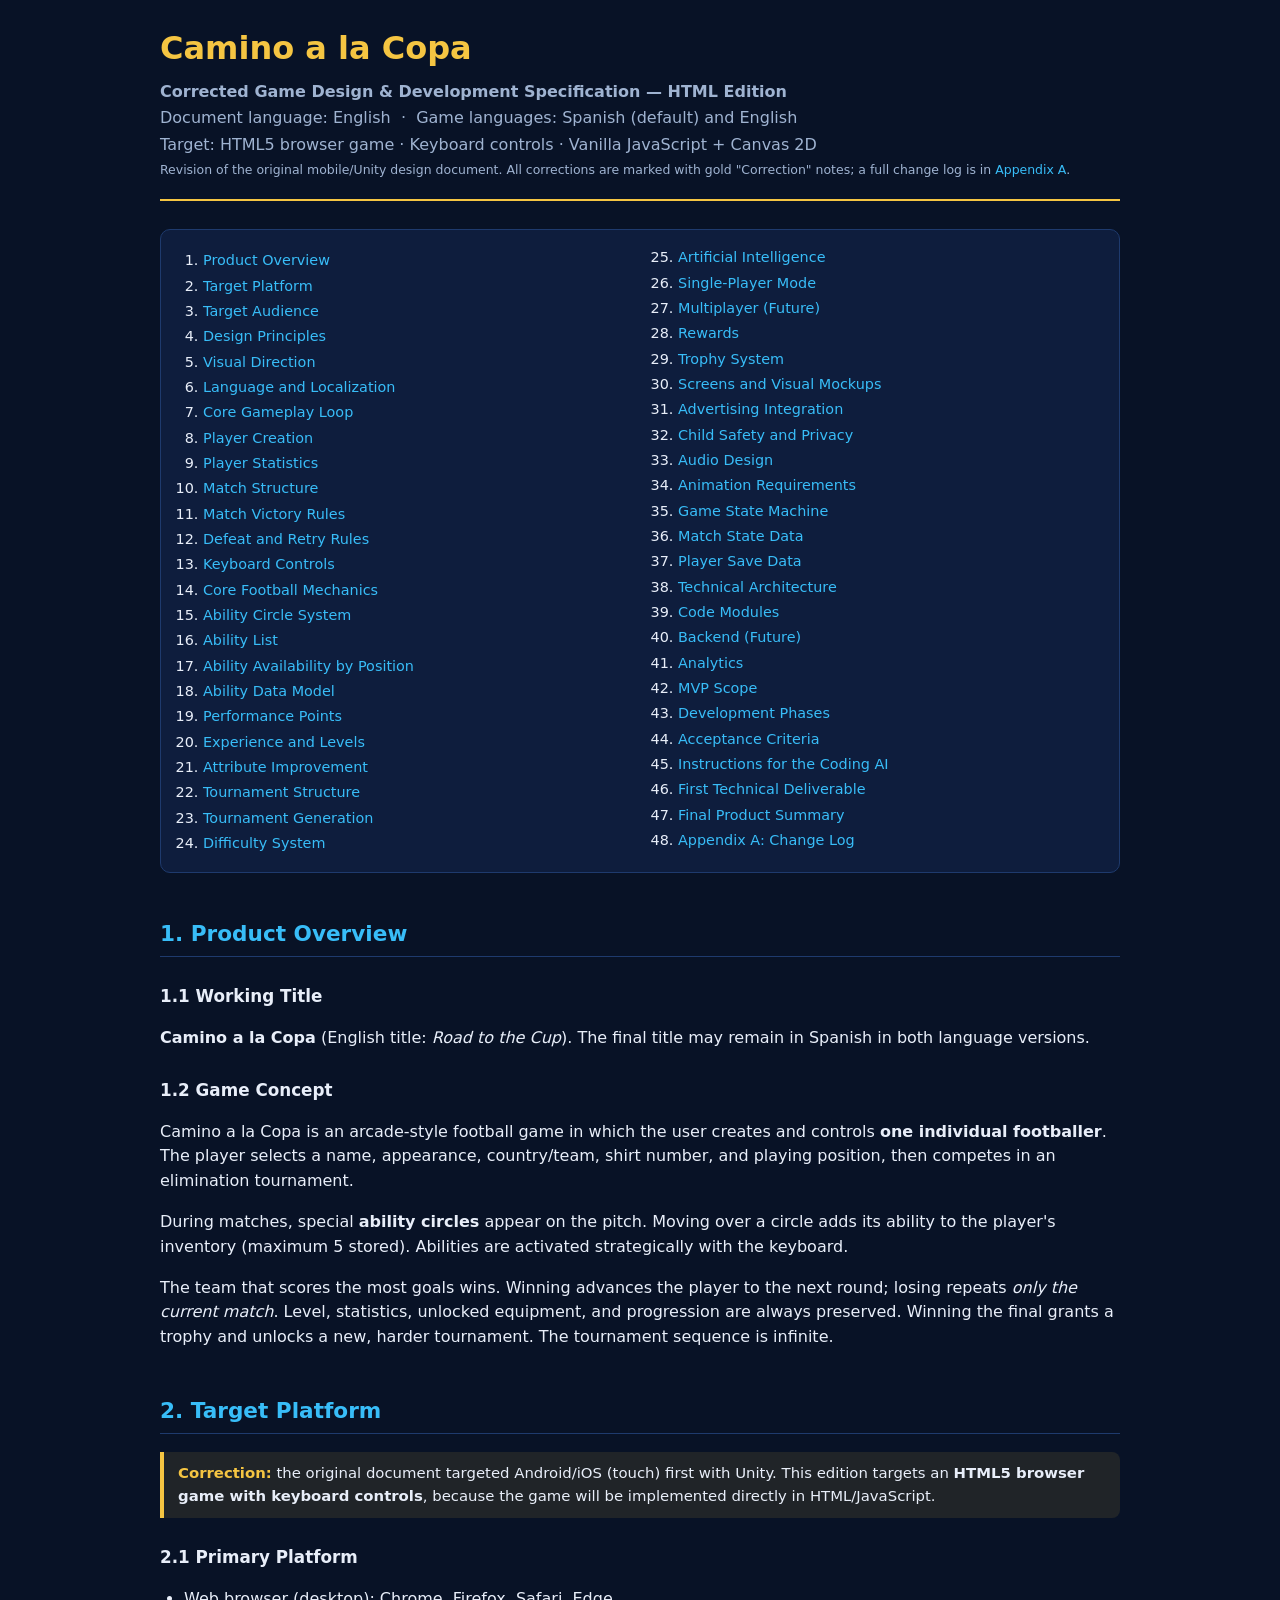
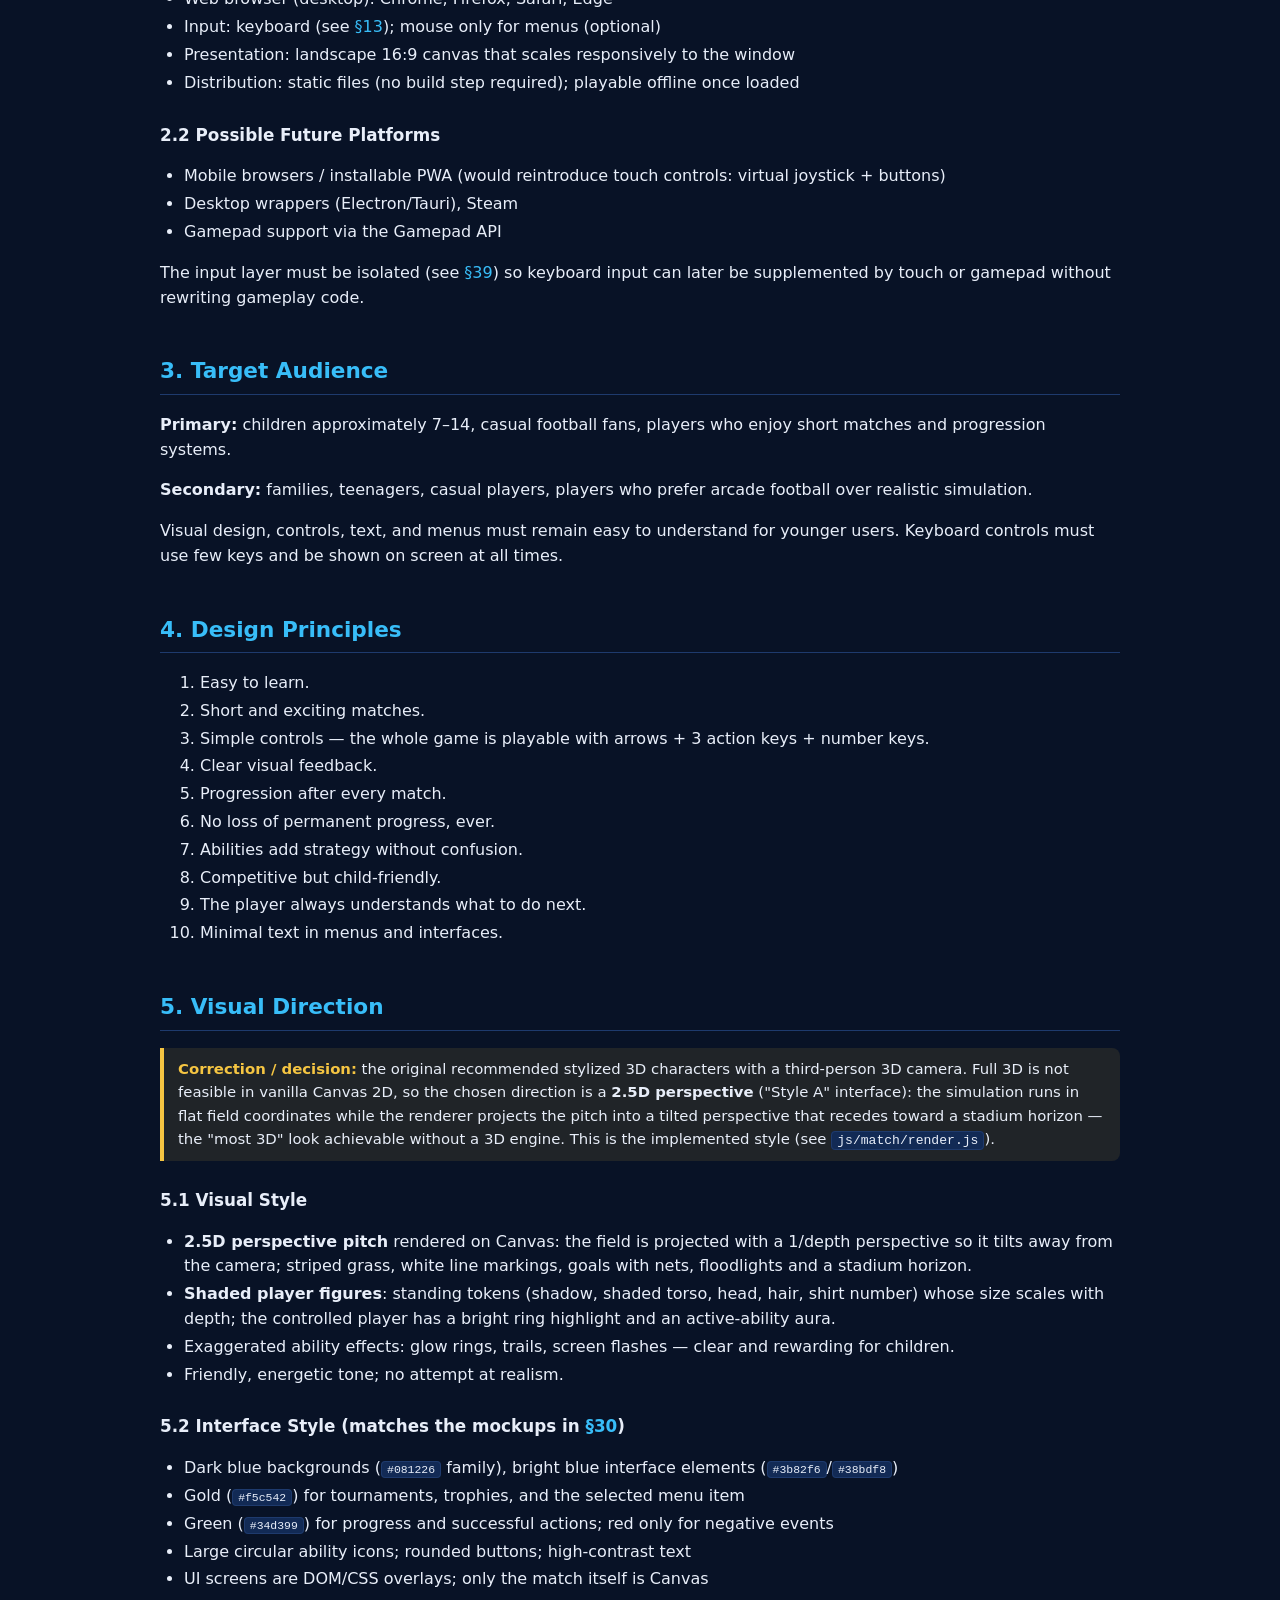
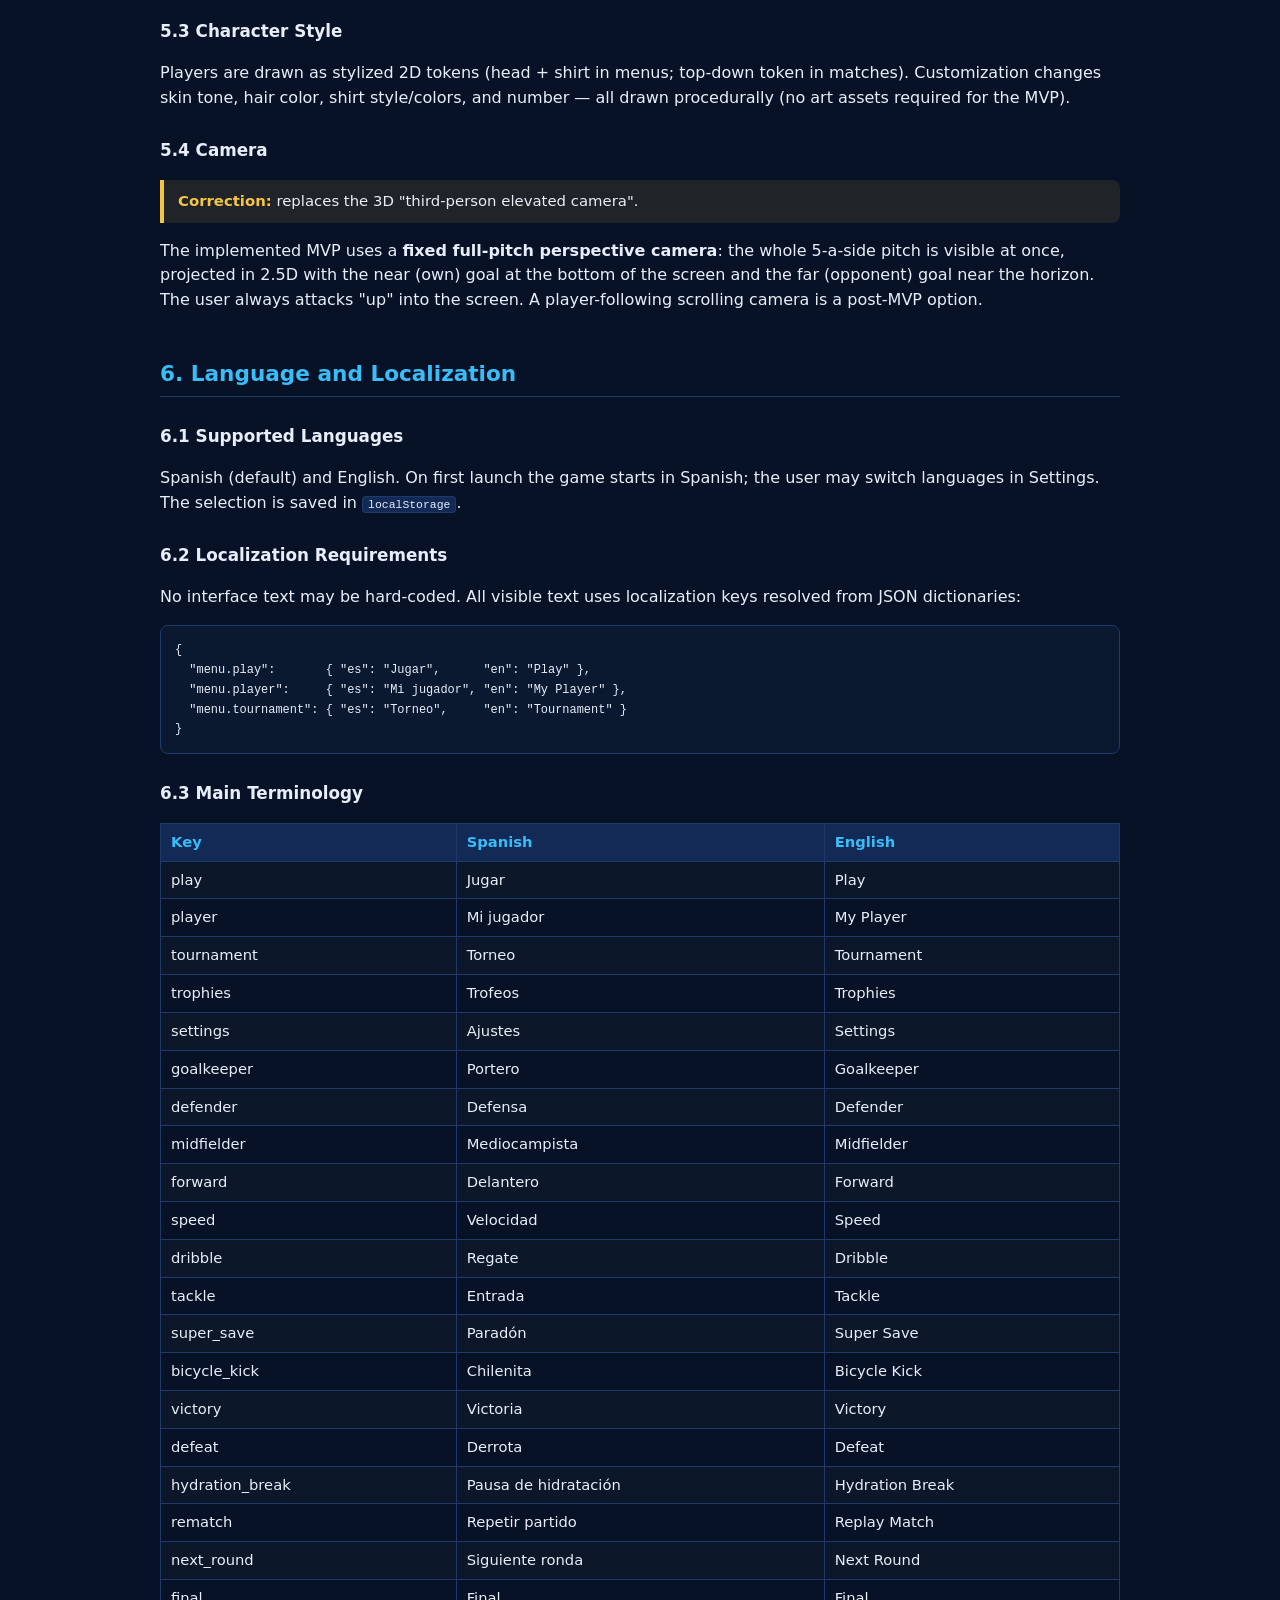
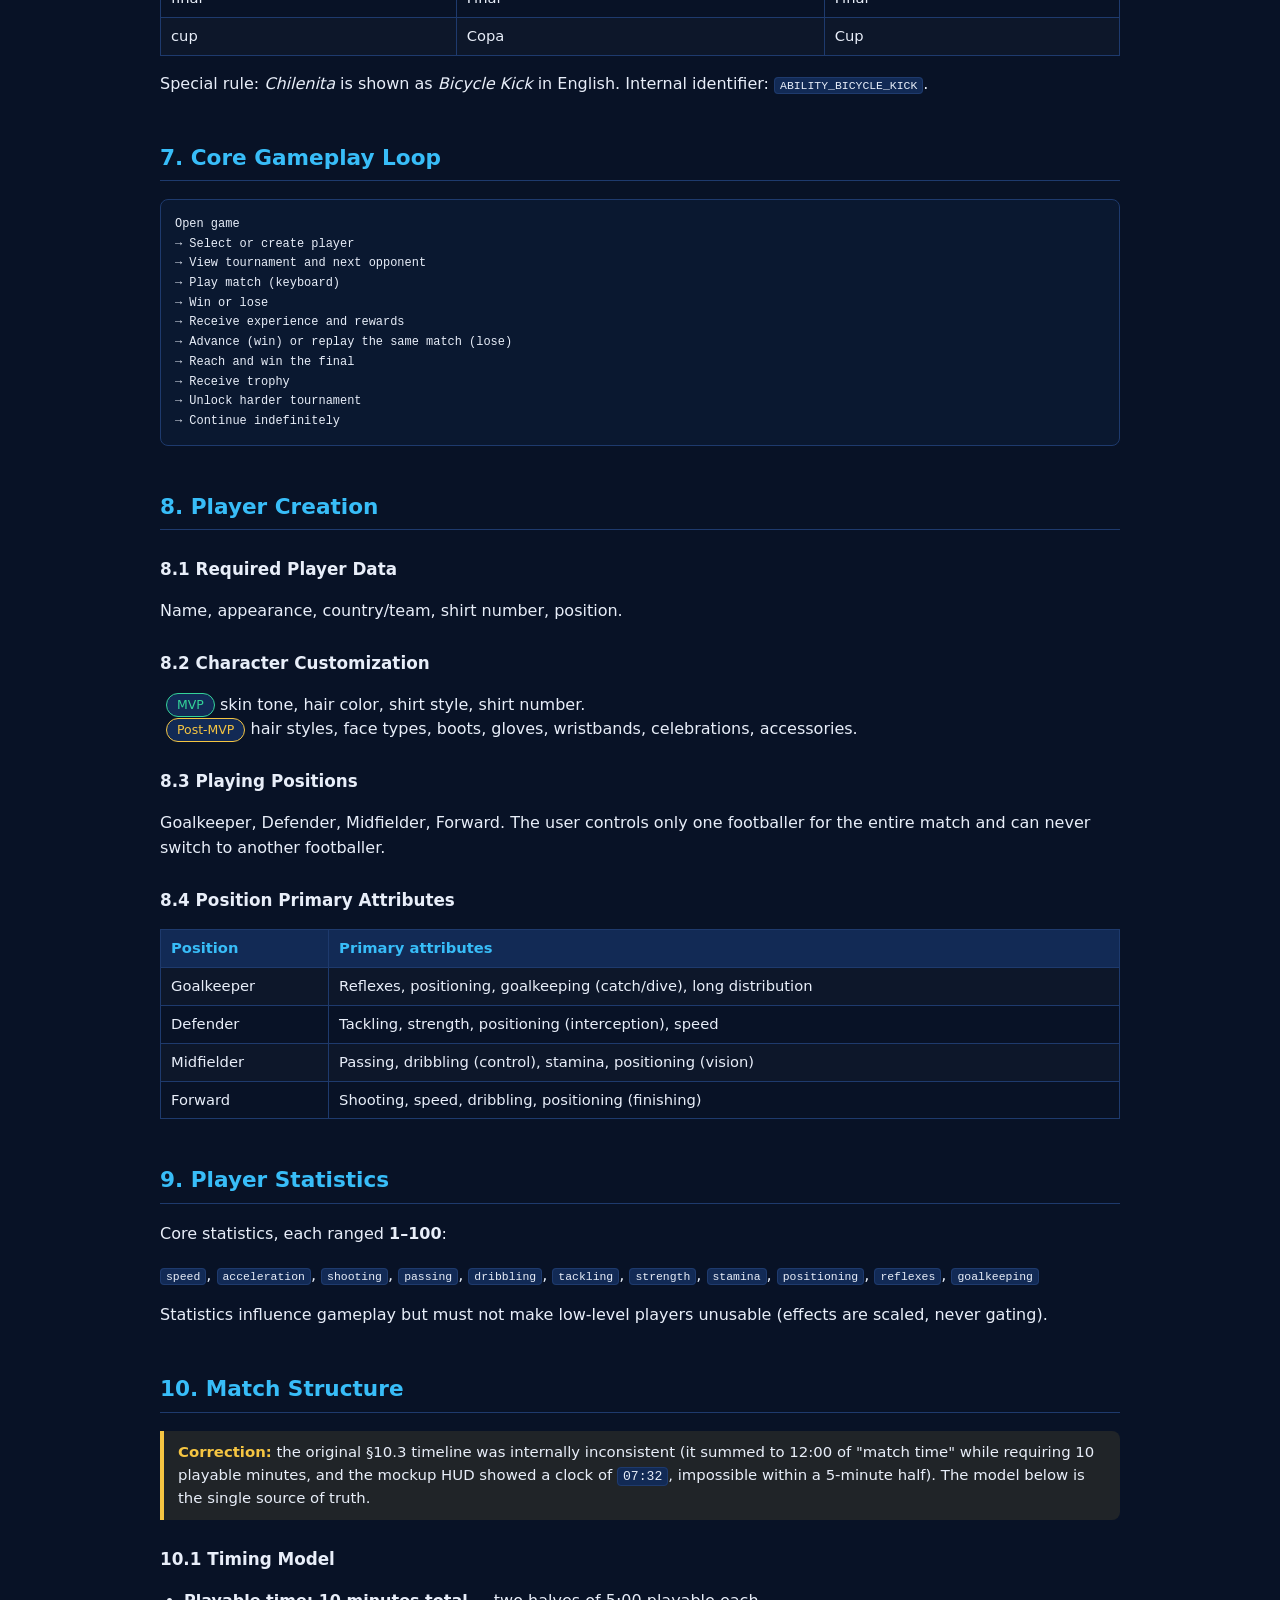
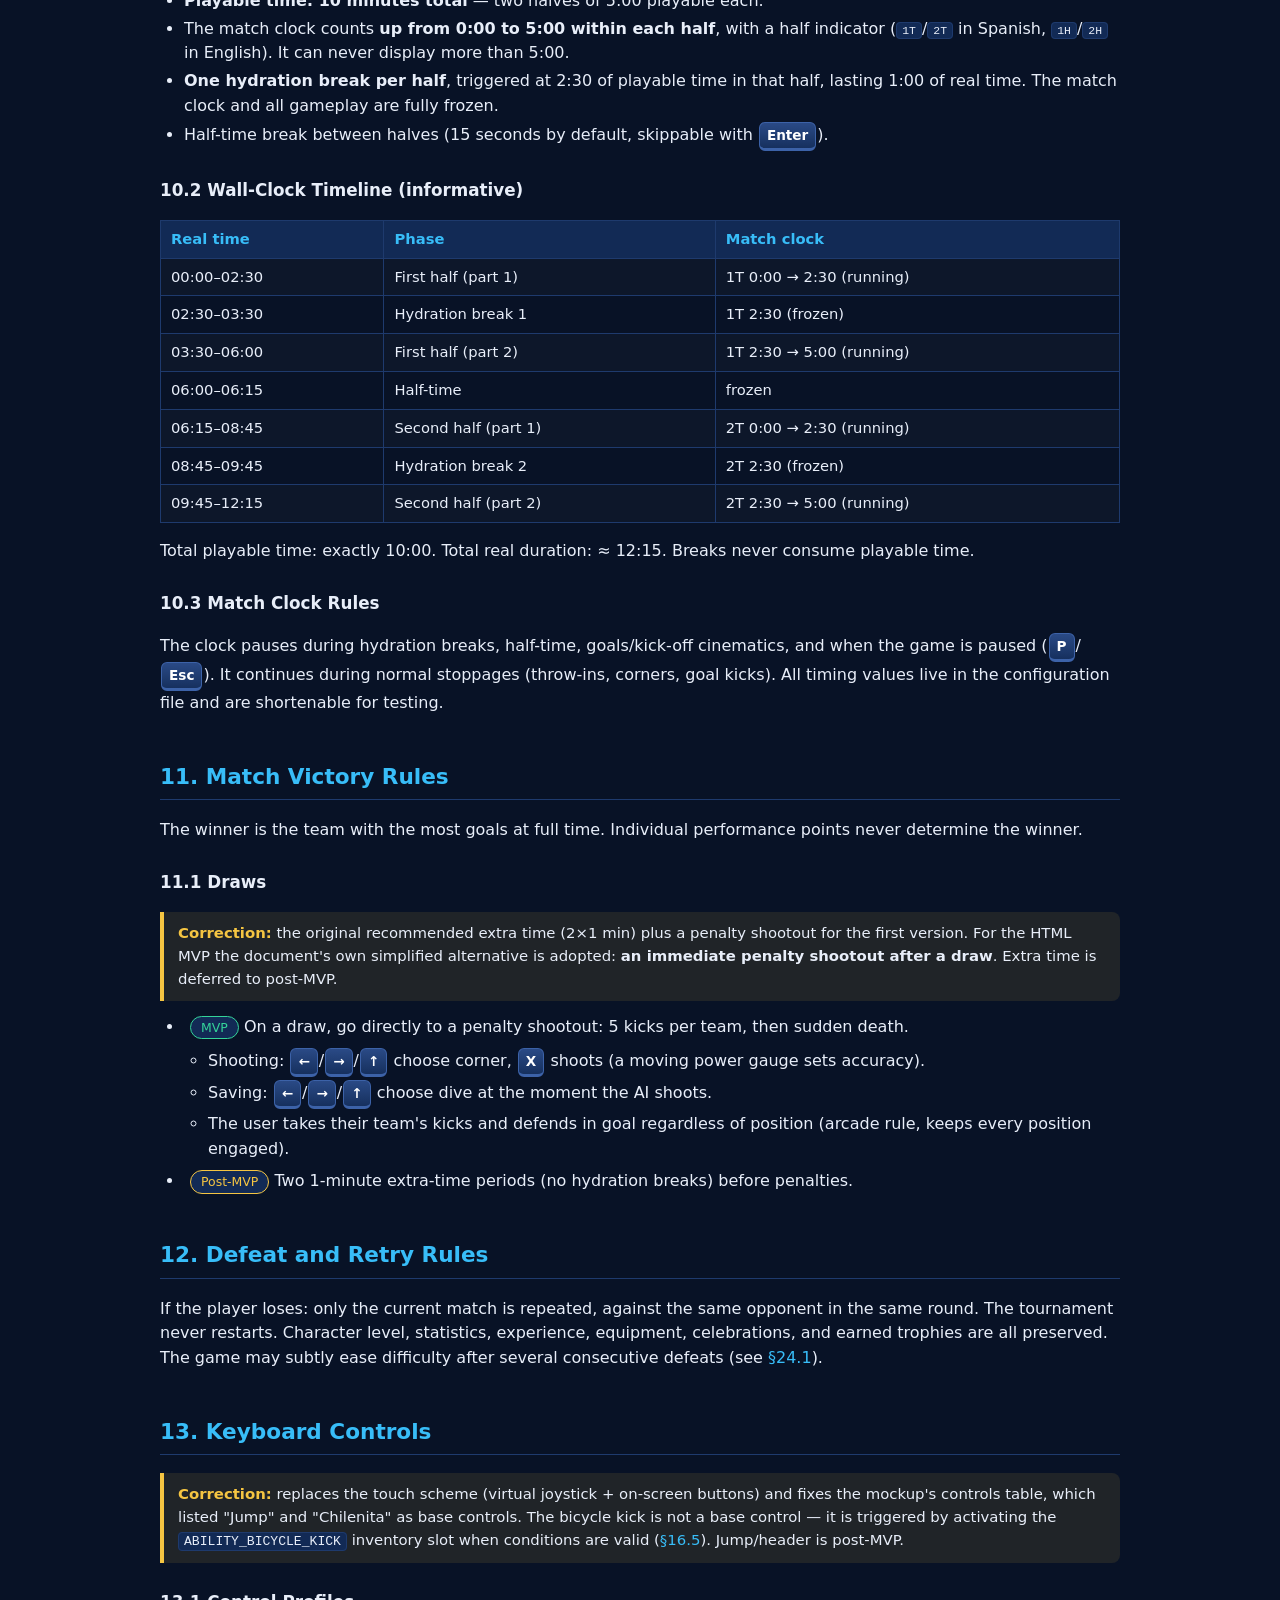
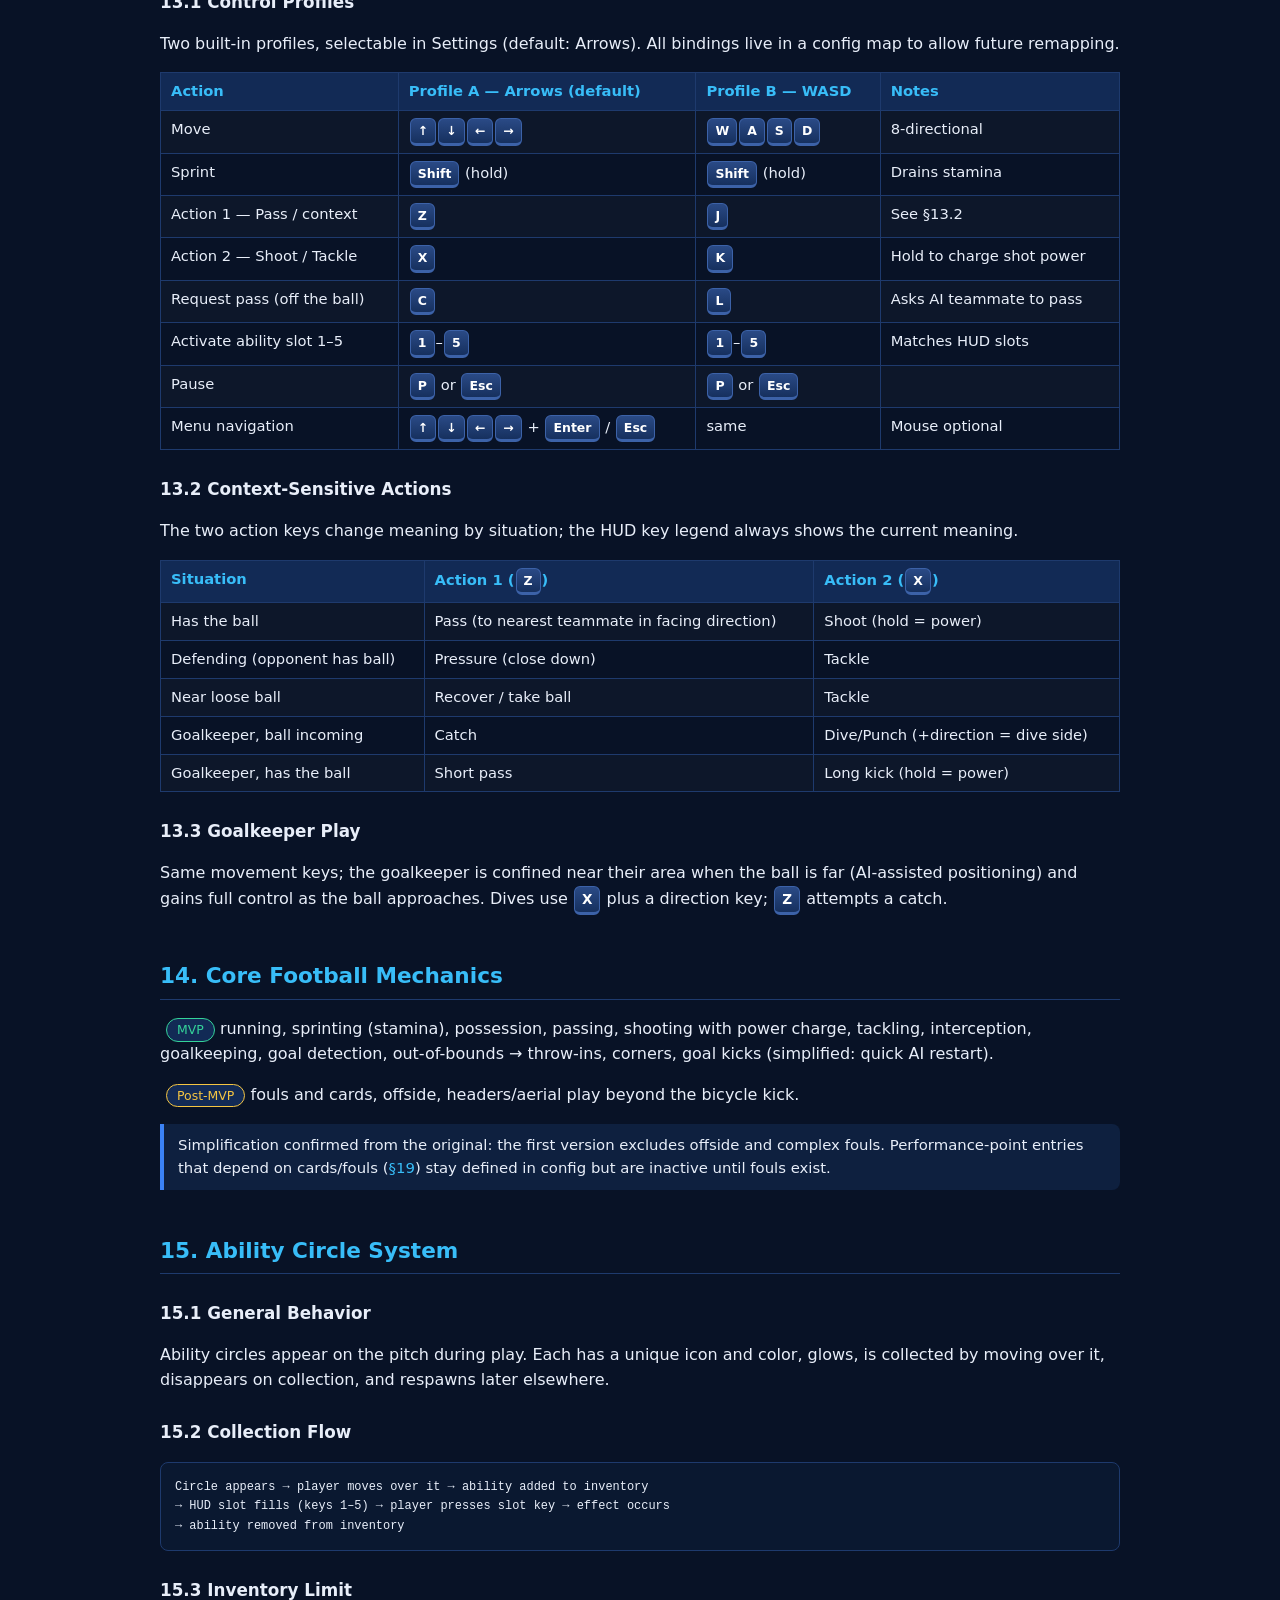
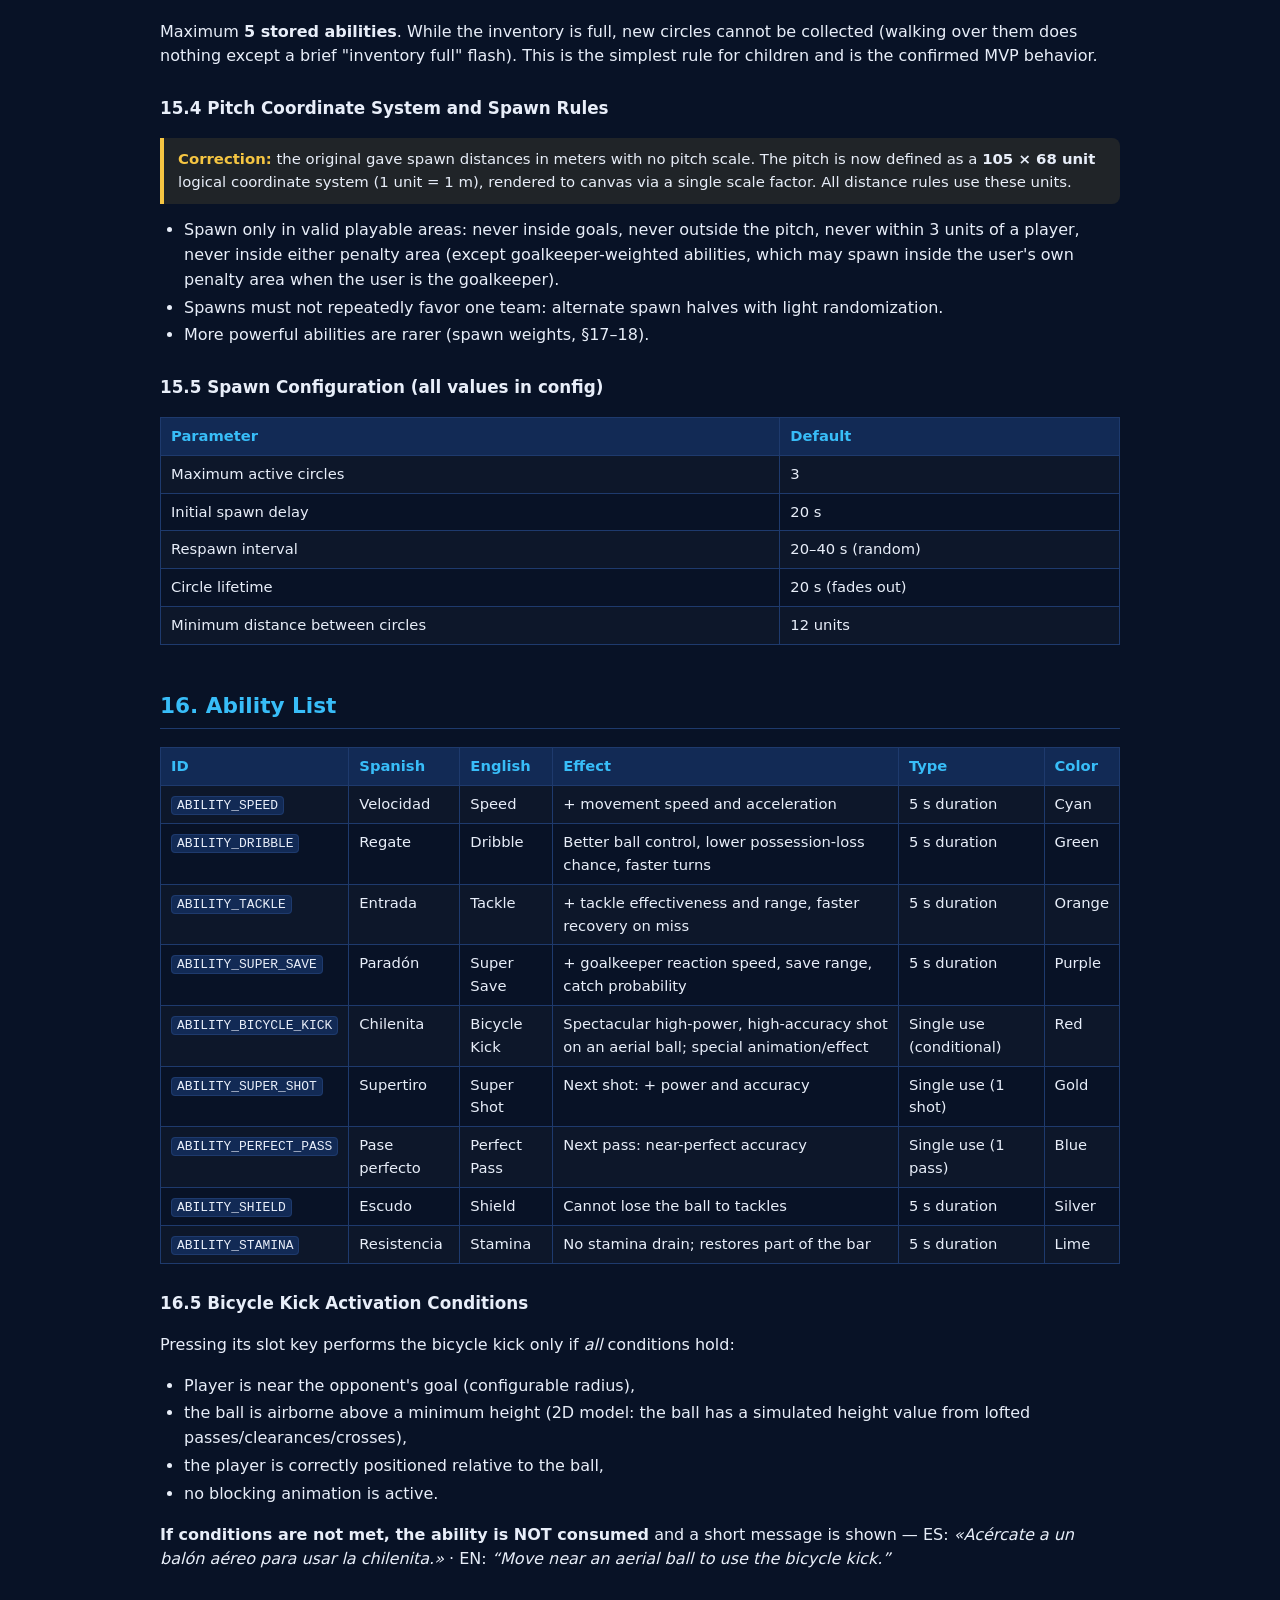
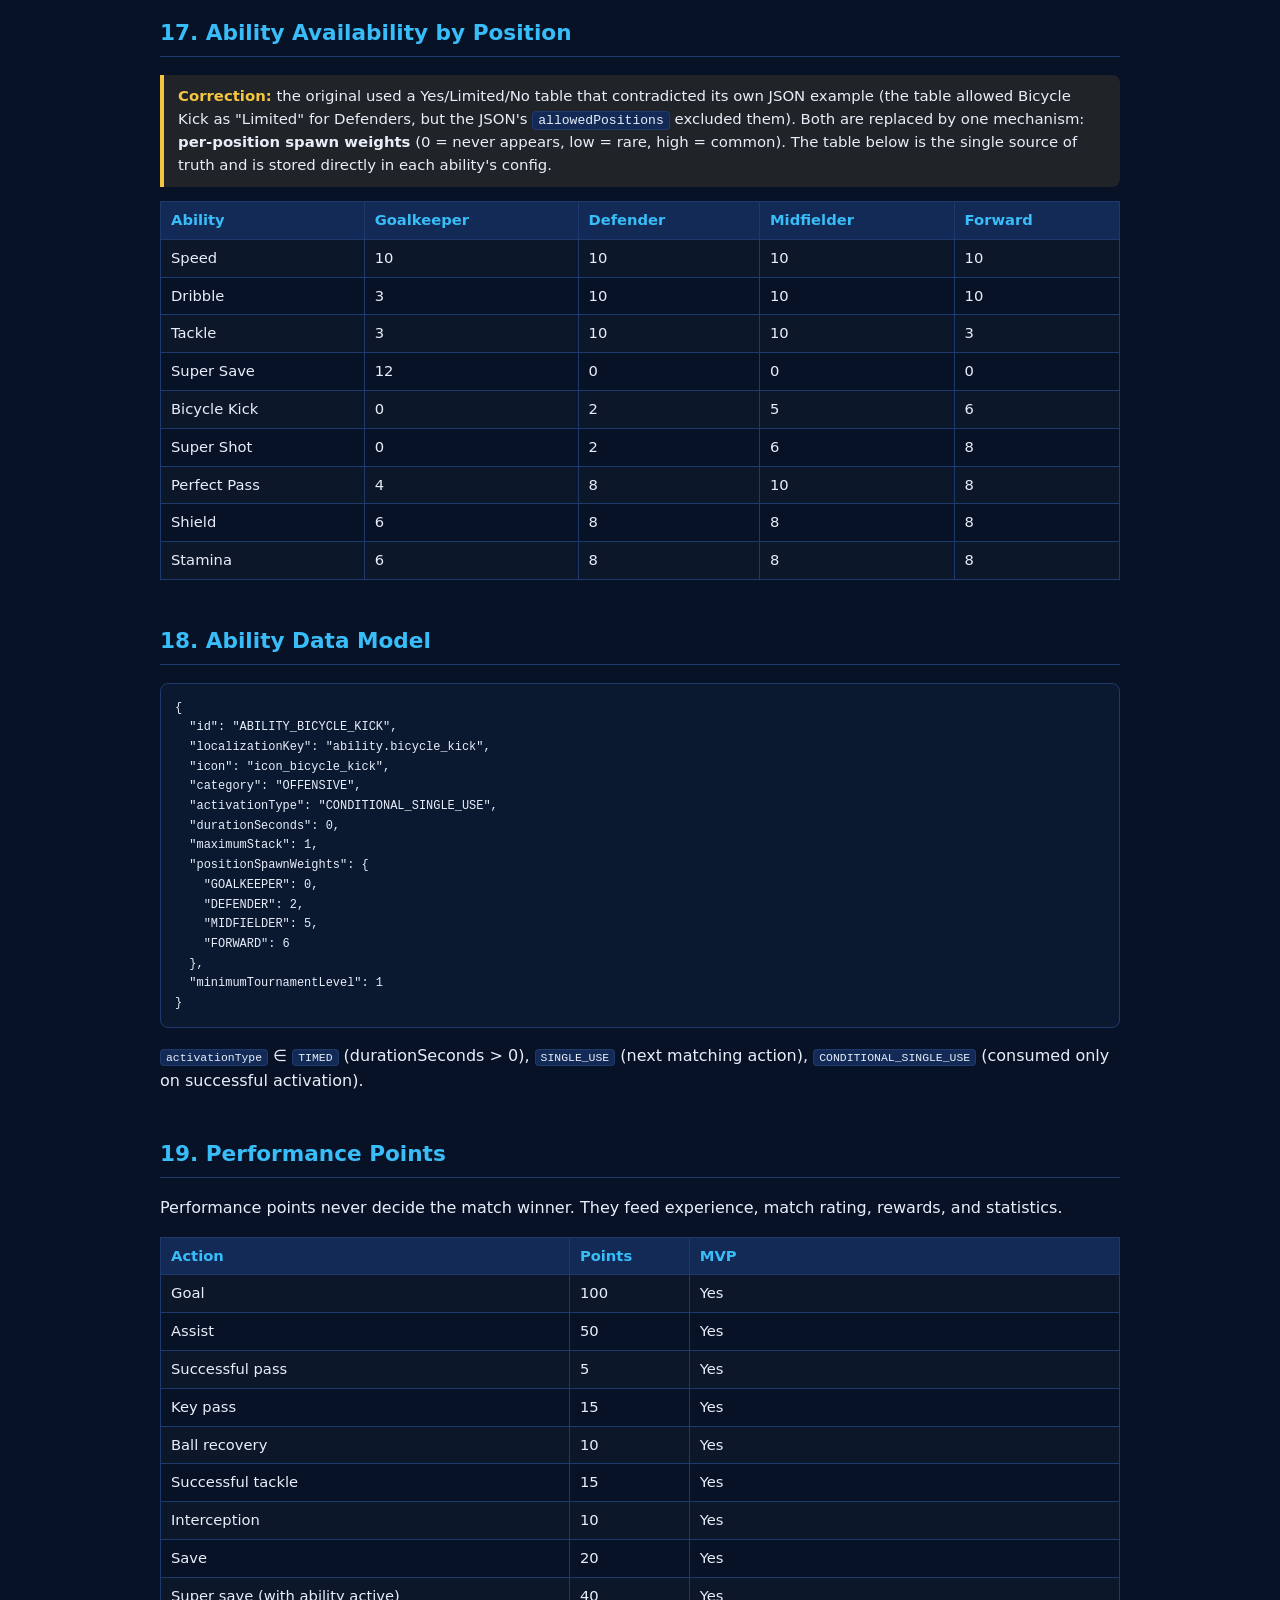
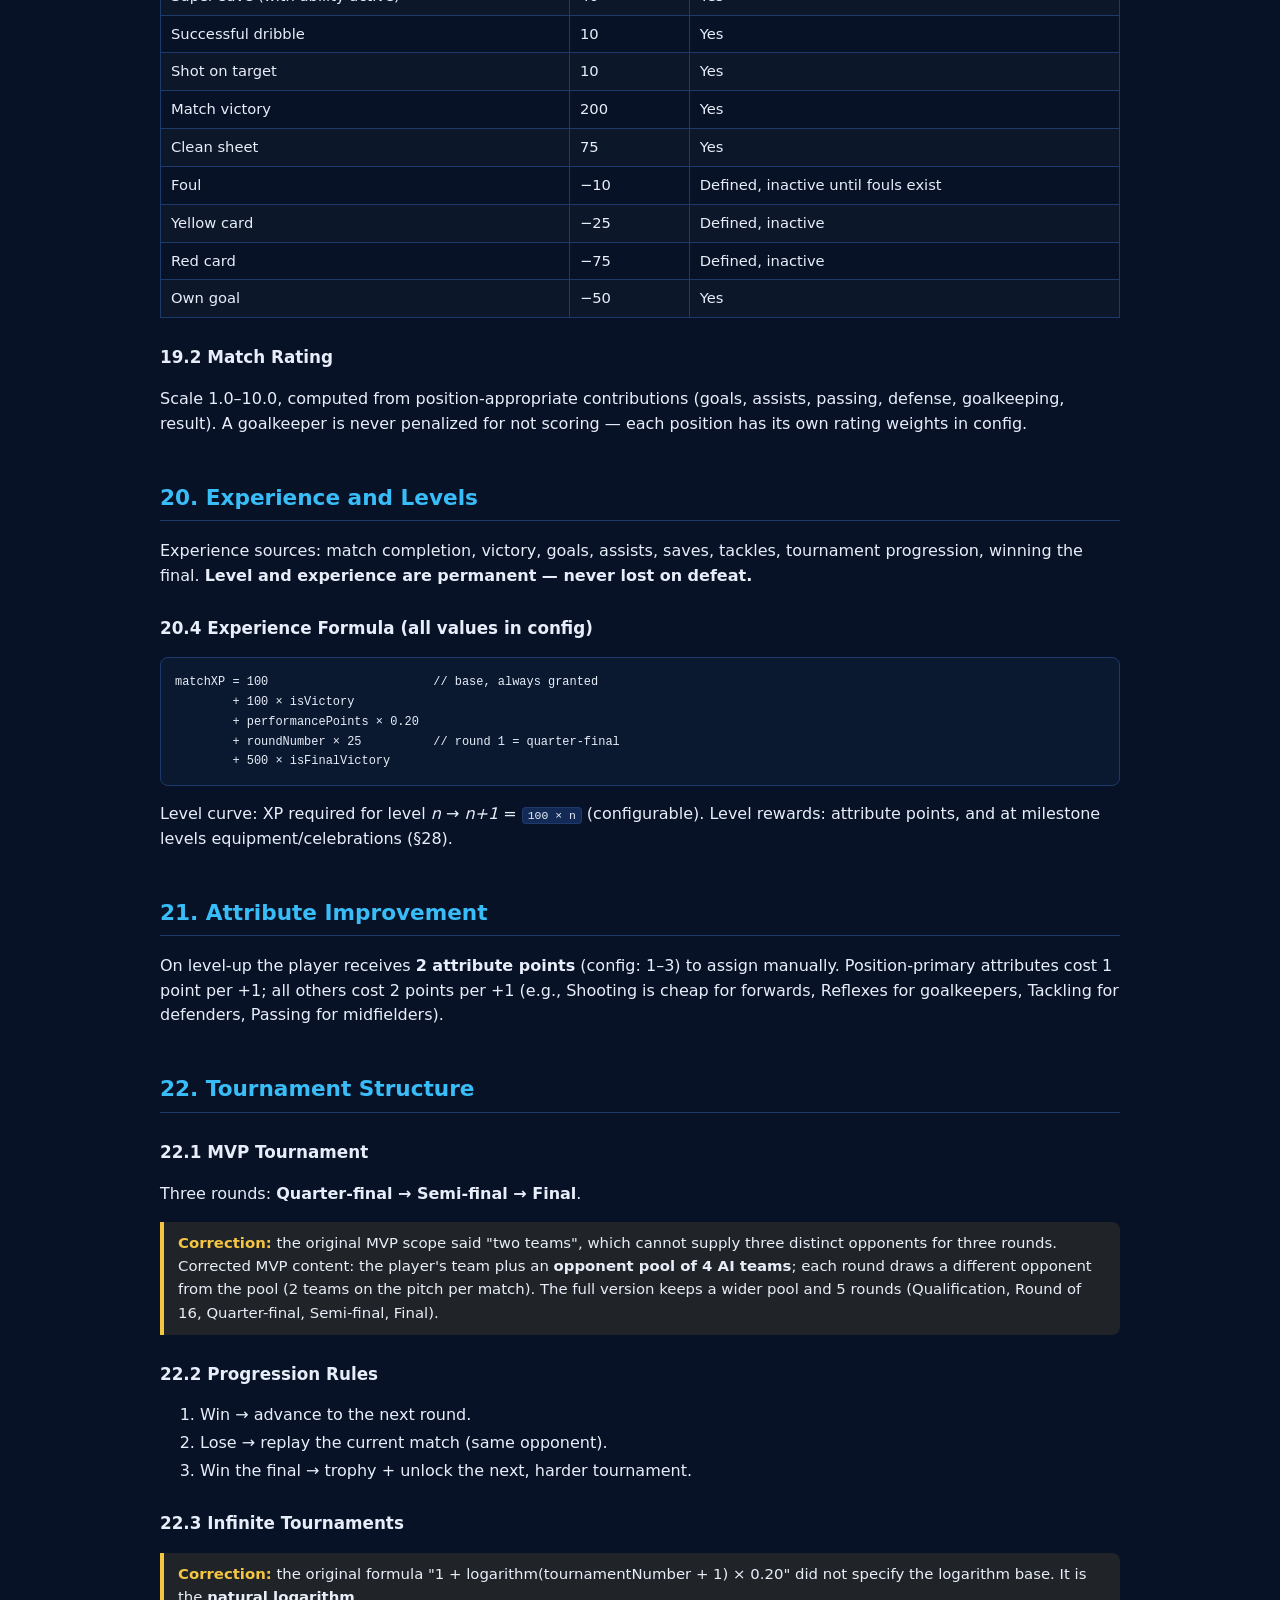
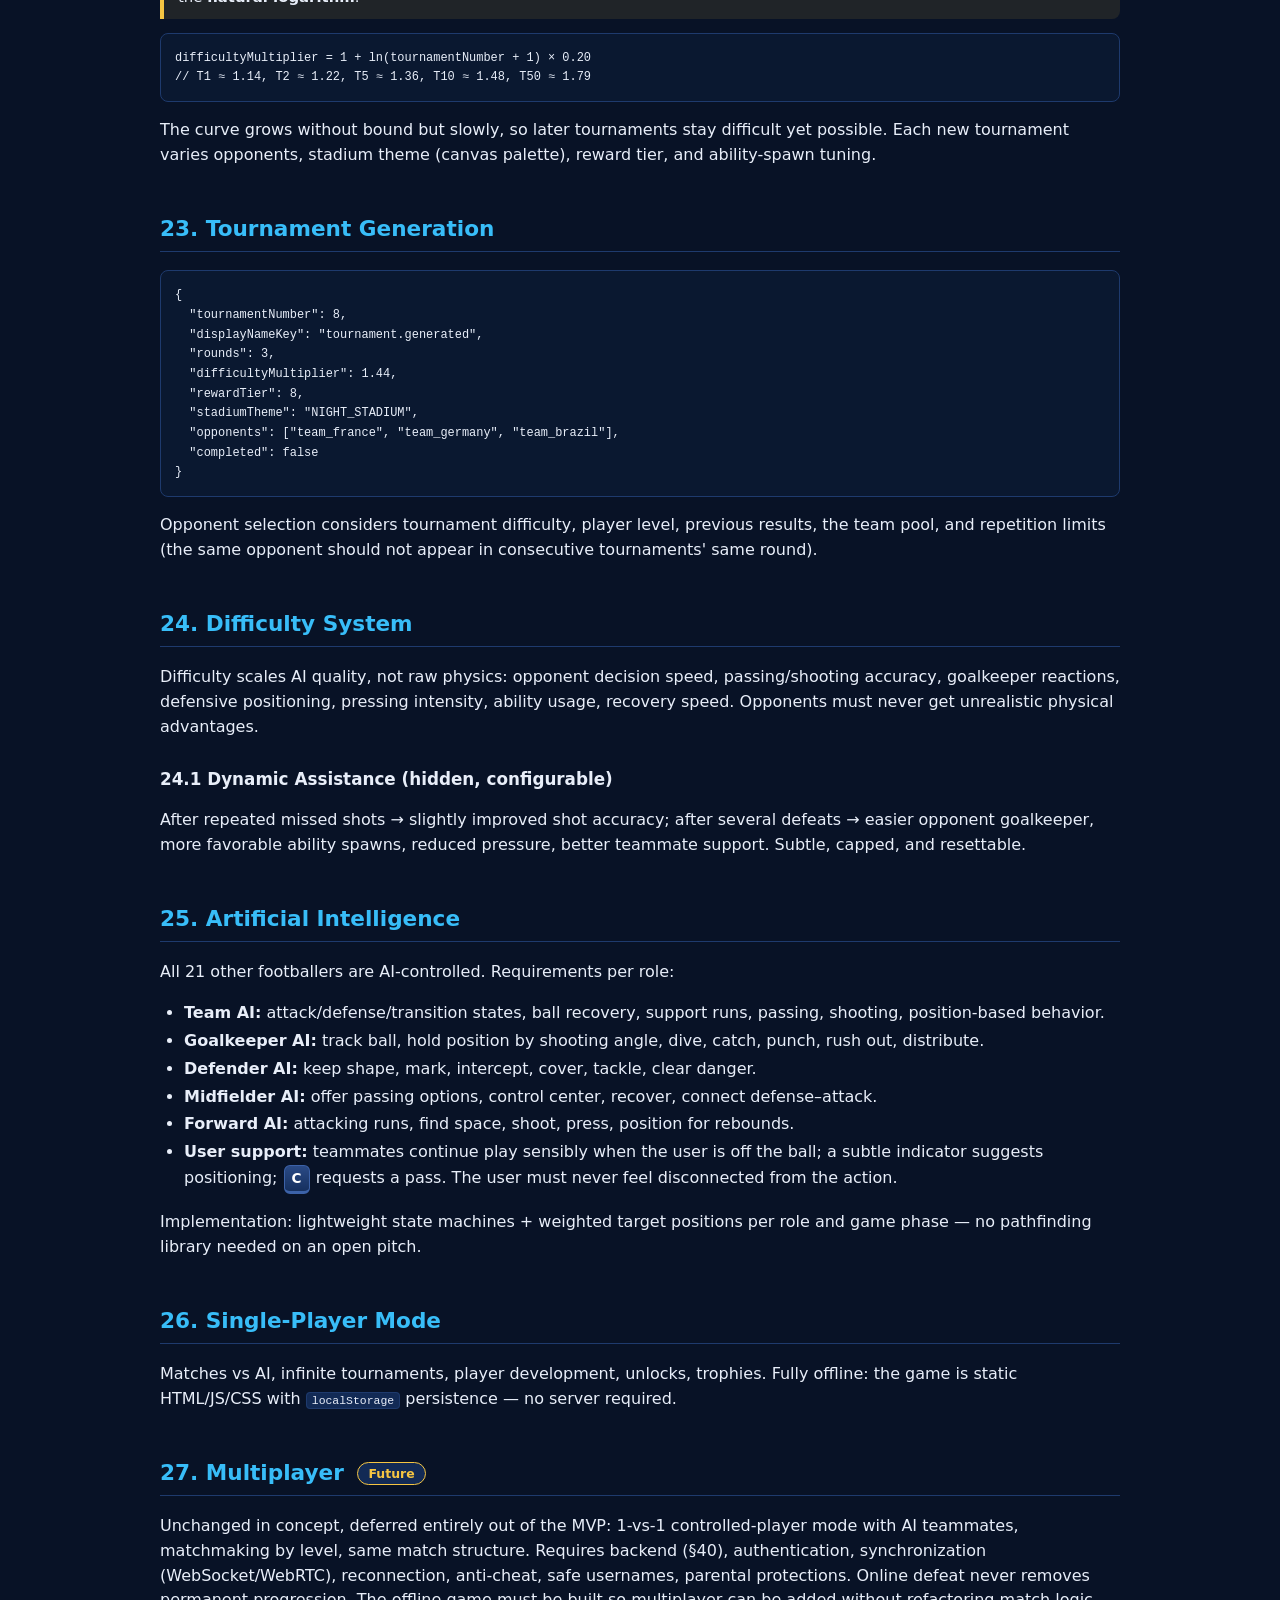
==== commit 739ff591: "Implement playable MVP: Camino a la Copa (HTML5 + Canvas 2.5D) Vanilla-JS/Canvas implementation of t" ====
--- a/docs/design.html
+++ b/docs/design.html
@@ -278,11 +278,11 @@
 </ol>
 
 <h2 id="s5">5. Visual Direction</h2>
-<div class="fix"><b>Correction:</b> the original recommended stylized 3D characters with a third-person 3D camera. That is not feasible or necessary for a vanilla Canvas 2D game. The chosen direction is <strong>"Modern 2D arcade"</strong>: the mockups' Style A interface with a top-down 2D pitch.</div>
+<div class="fix"><b>Correction / decision:</b> the original recommended stylized 3D characters with a third-person 3D camera. Full 3D is not feasible in vanilla Canvas 2D, so the chosen direction is a <strong>2.5D perspective</strong> ("Style A" interface): the simulation runs in flat field coordinates while the renderer projects the pitch into a tilted perspective that recedes toward a stadium horizon — the "most 3D" look achievable without a 3D engine. This is the implemented style (see <code>js/match/render.js</code>).</div>
 <h3>5.1 Visual Style</h3>
 <ul>
-  <li><strong>Top-down 2D pitch</strong> rendered on Canvas: green striped grass, white line markings, goals at left/right.</li>
-  <li><strong>Flat stylized players</strong>: colored circular/capsule tokens with shirt number, team color, and facing direction; the controlled player has a bright ring highlight.</li>
+  <li><strong>2.5D perspective pitch</strong> rendered on Canvas: the field is projected with a 1/depth perspective so it tilts away from the camera; striped grass, white line markings, goals with nets, floodlights and a stadium horizon.</li>
+  <li><strong>Shaded player figures</strong>: standing tokens (shadow, shaded torso, head, hair, shirt number) whose size scales with depth; the controlled player has a bright ring highlight and an active-ability aura.</li>
   <li>Exaggerated ability effects: glow rings, trails, screen flashes — clear and rewarding for children.</li>
   <li>Friendly, energetic tone; no attempt at realism.</li>
 </ul>
@@ -298,7 +298,7 @@
 <p>Players are drawn as stylized 2D tokens (head + shirt in menus; top-down token in matches). Customization changes skin tone, hair color, shirt style/colors, and number — all drawn procedurally (no art assets required for the MVP).</p>
 <h3>5.4 Camera</h3>
 <div class="fix"><b>Correction:</b> replaces the 3D "third-person elevated camera".</div>
-<p>A 2D scrolling camera follows the controlled player, keeping the ball inside view whenever possible (the camera targets a weighted point between player and ball). The full pitch does not need to fit on screen; a minimap is optional and post-MVP.</p>
+<p>The implemented MVP uses a <strong>fixed full-pitch perspective camera</strong>: the whole 5-a-side pitch is visible at once, projected in 2.5D with the near (own) goal at the bottom of the screen and the far (opponent) goal near the horizon. The user always attacks "up" into the screen. A player-following scrolling camera is a post-MVP option.</p>
 
 <h2 id="s6">6. Language and Localization</h2>
 <h3>6.1 Supported Languages</h3>
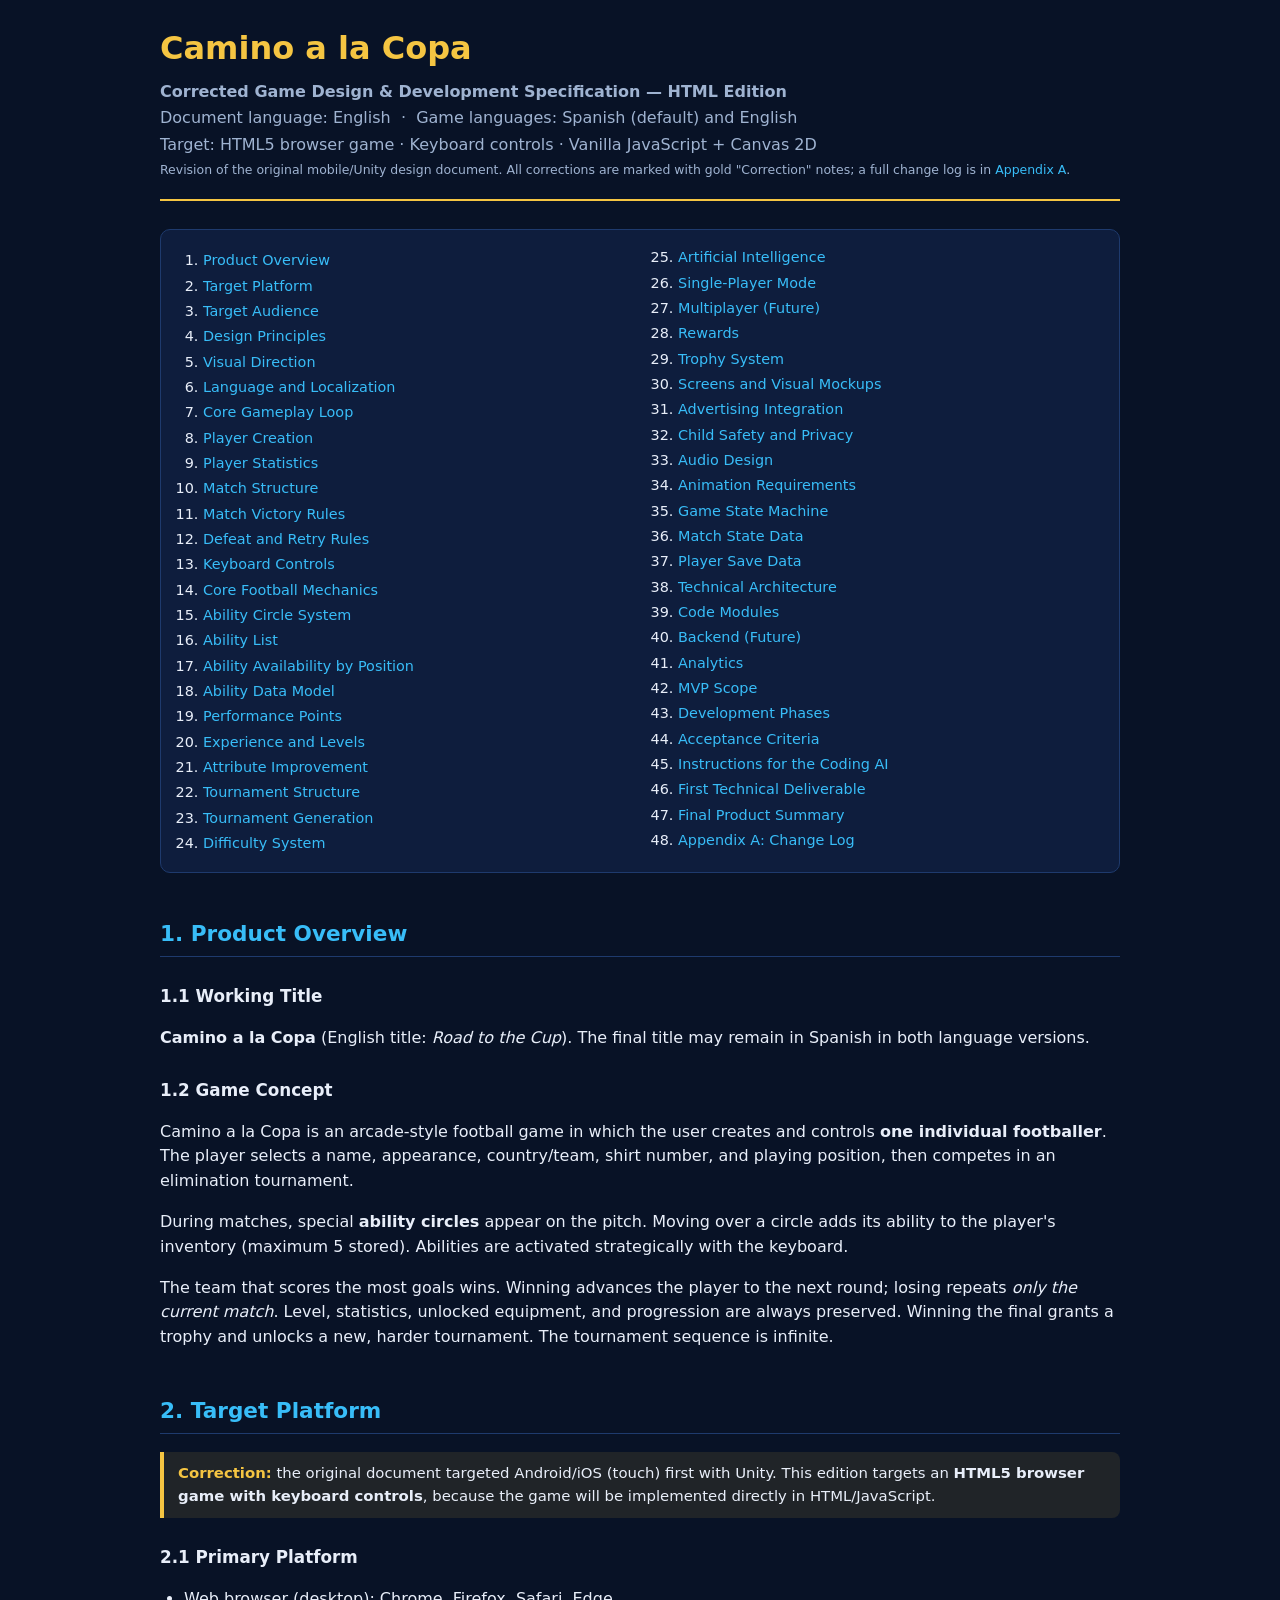
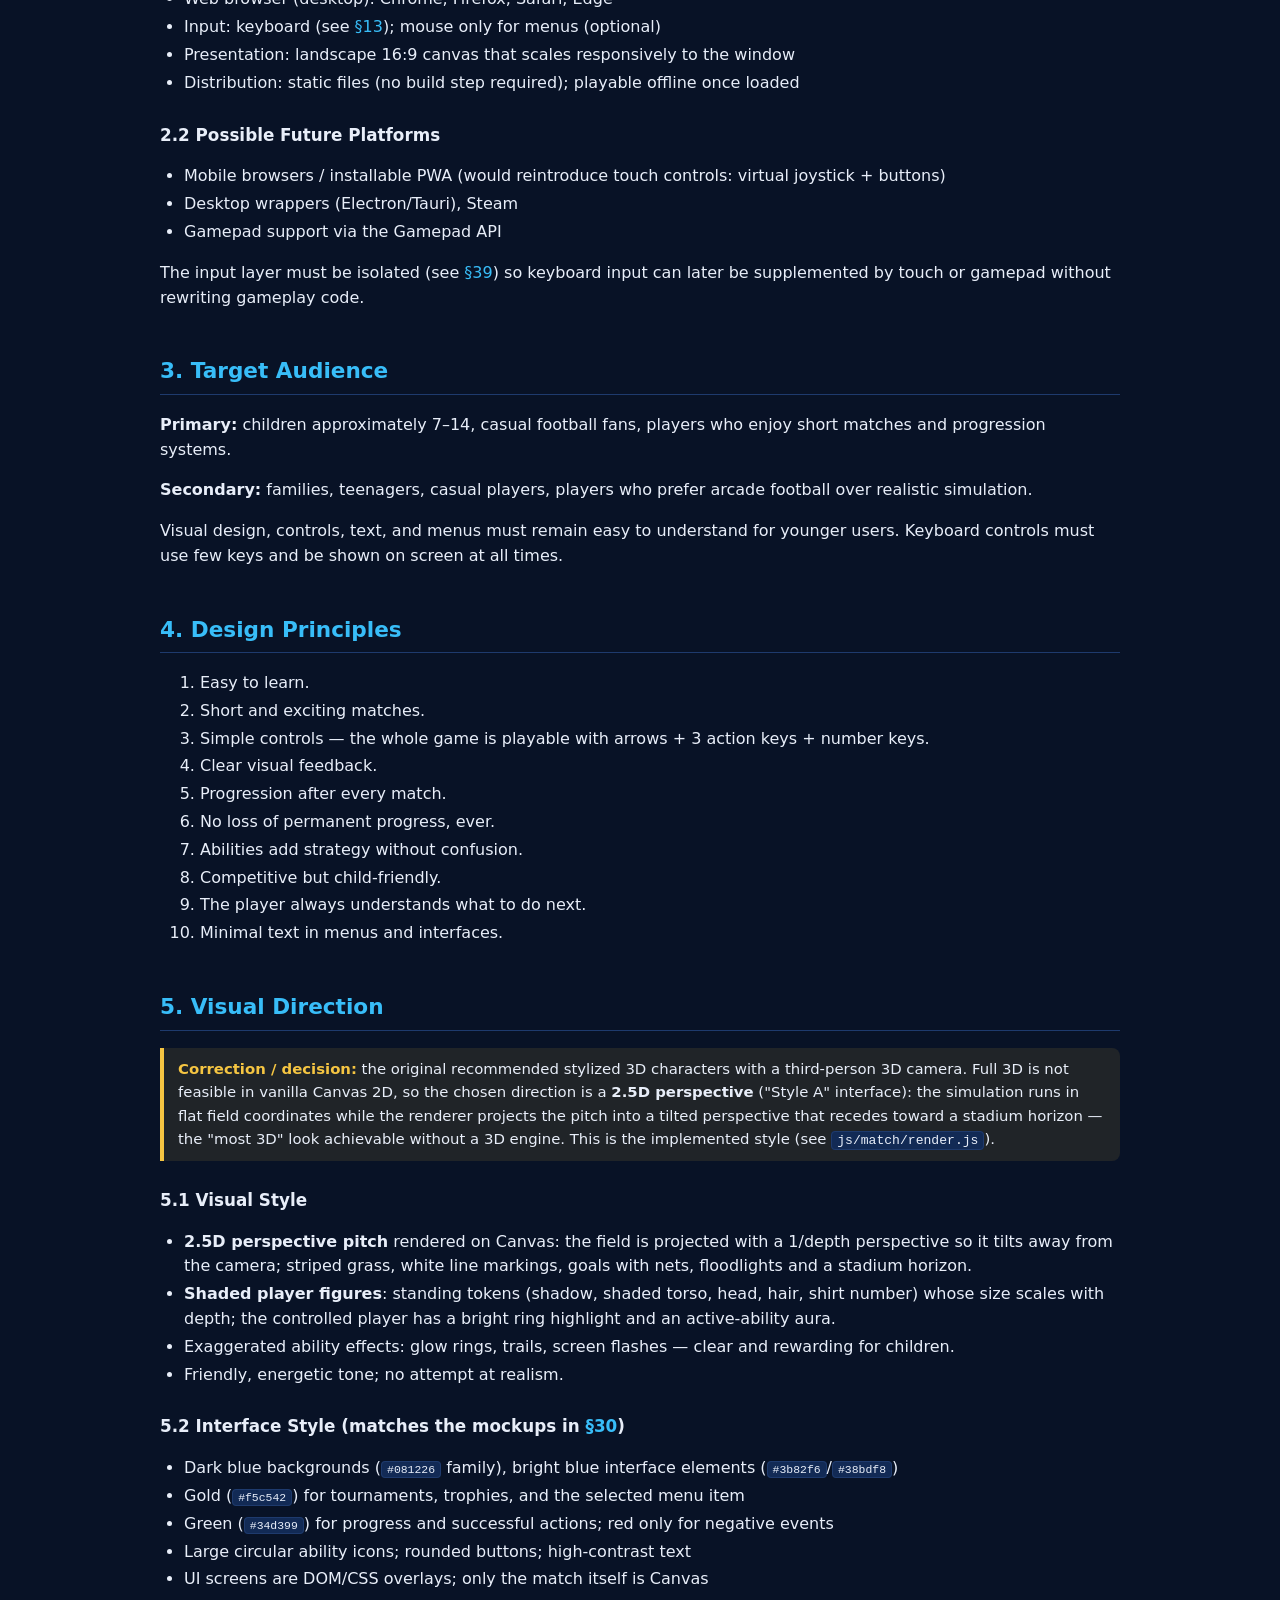
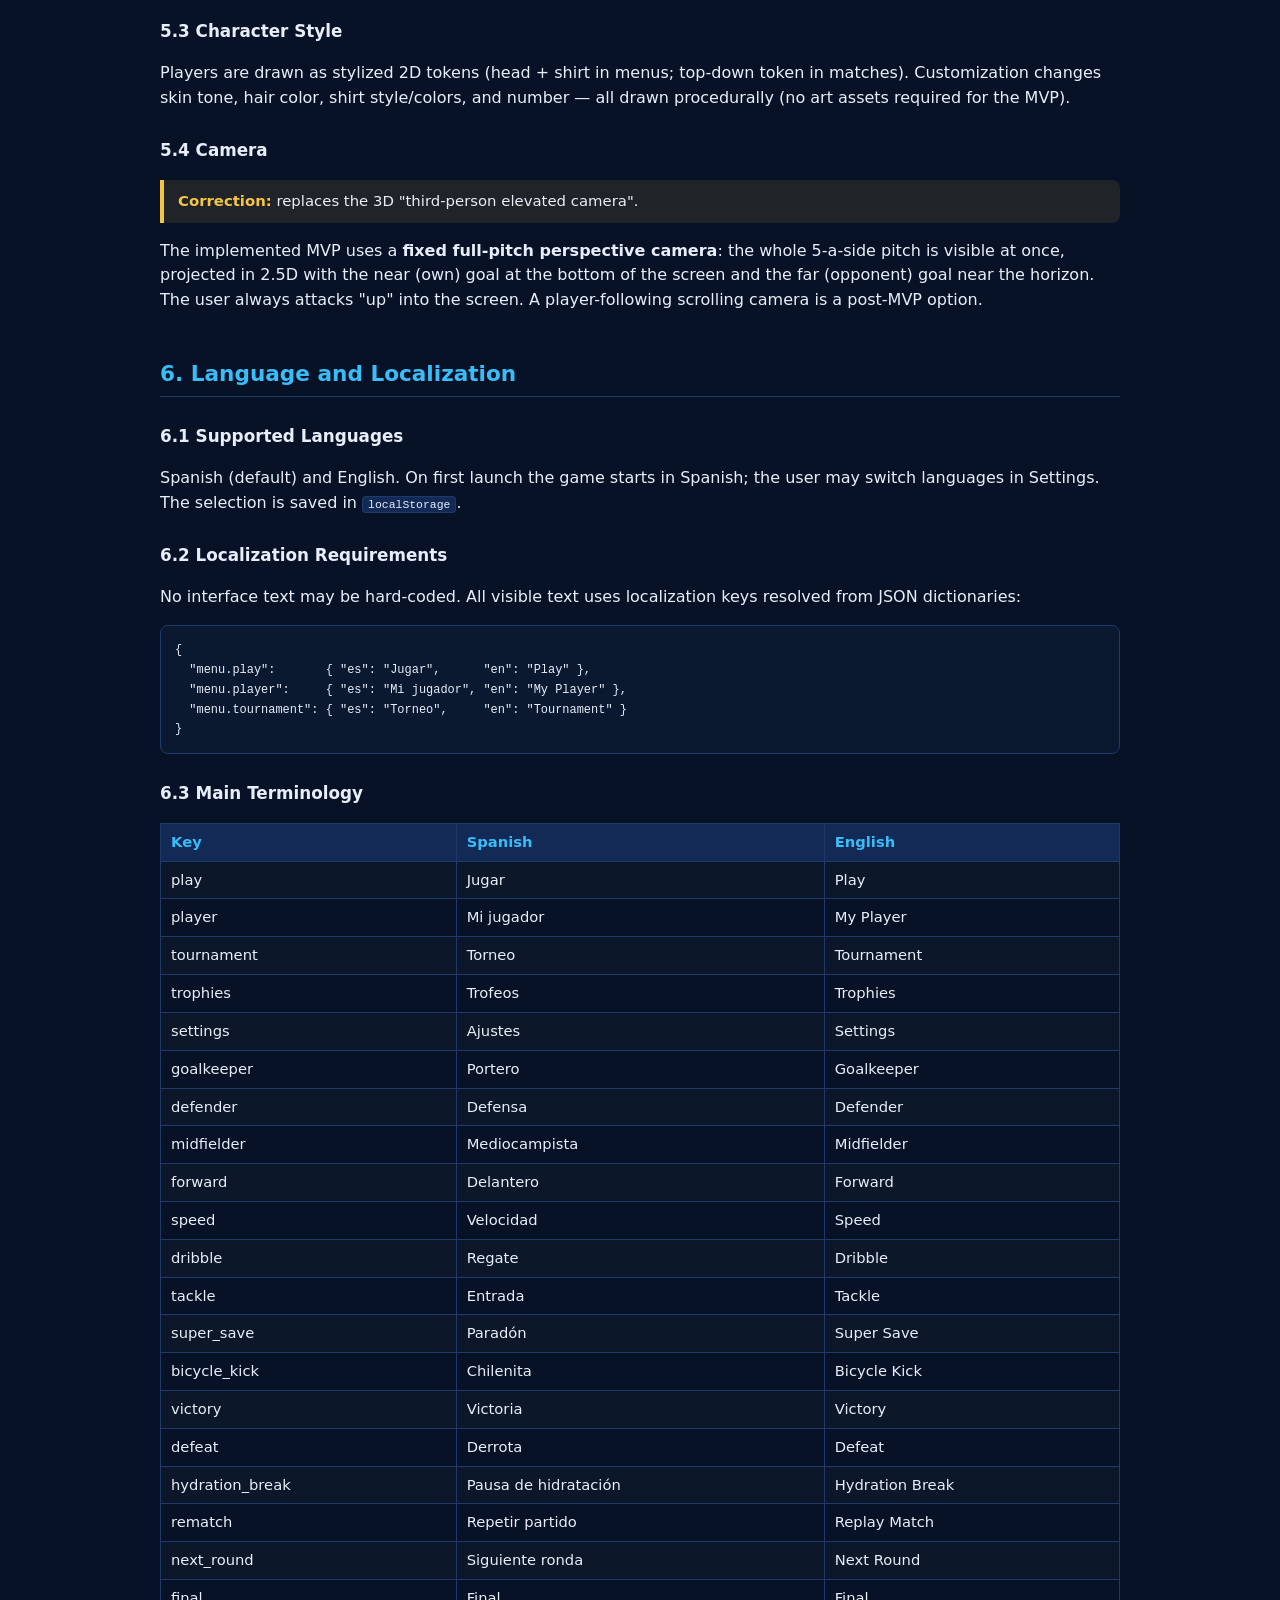
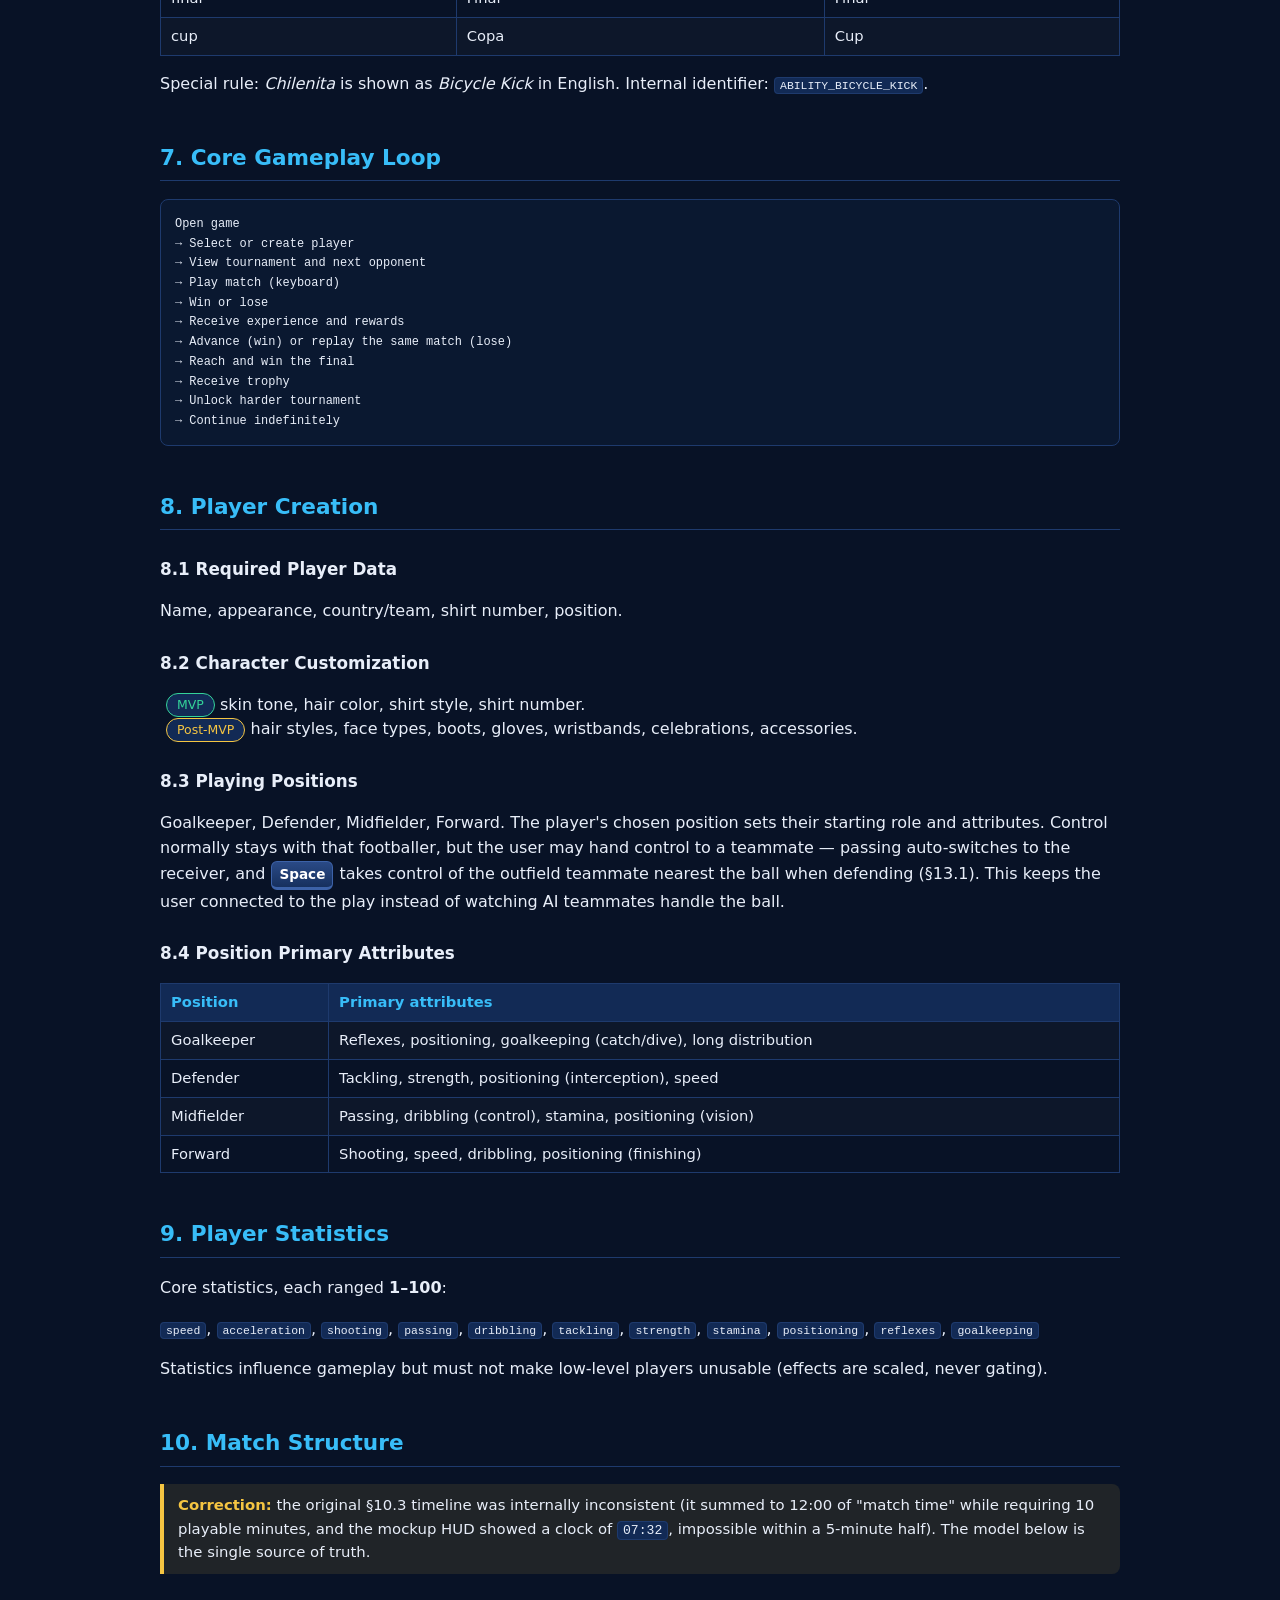
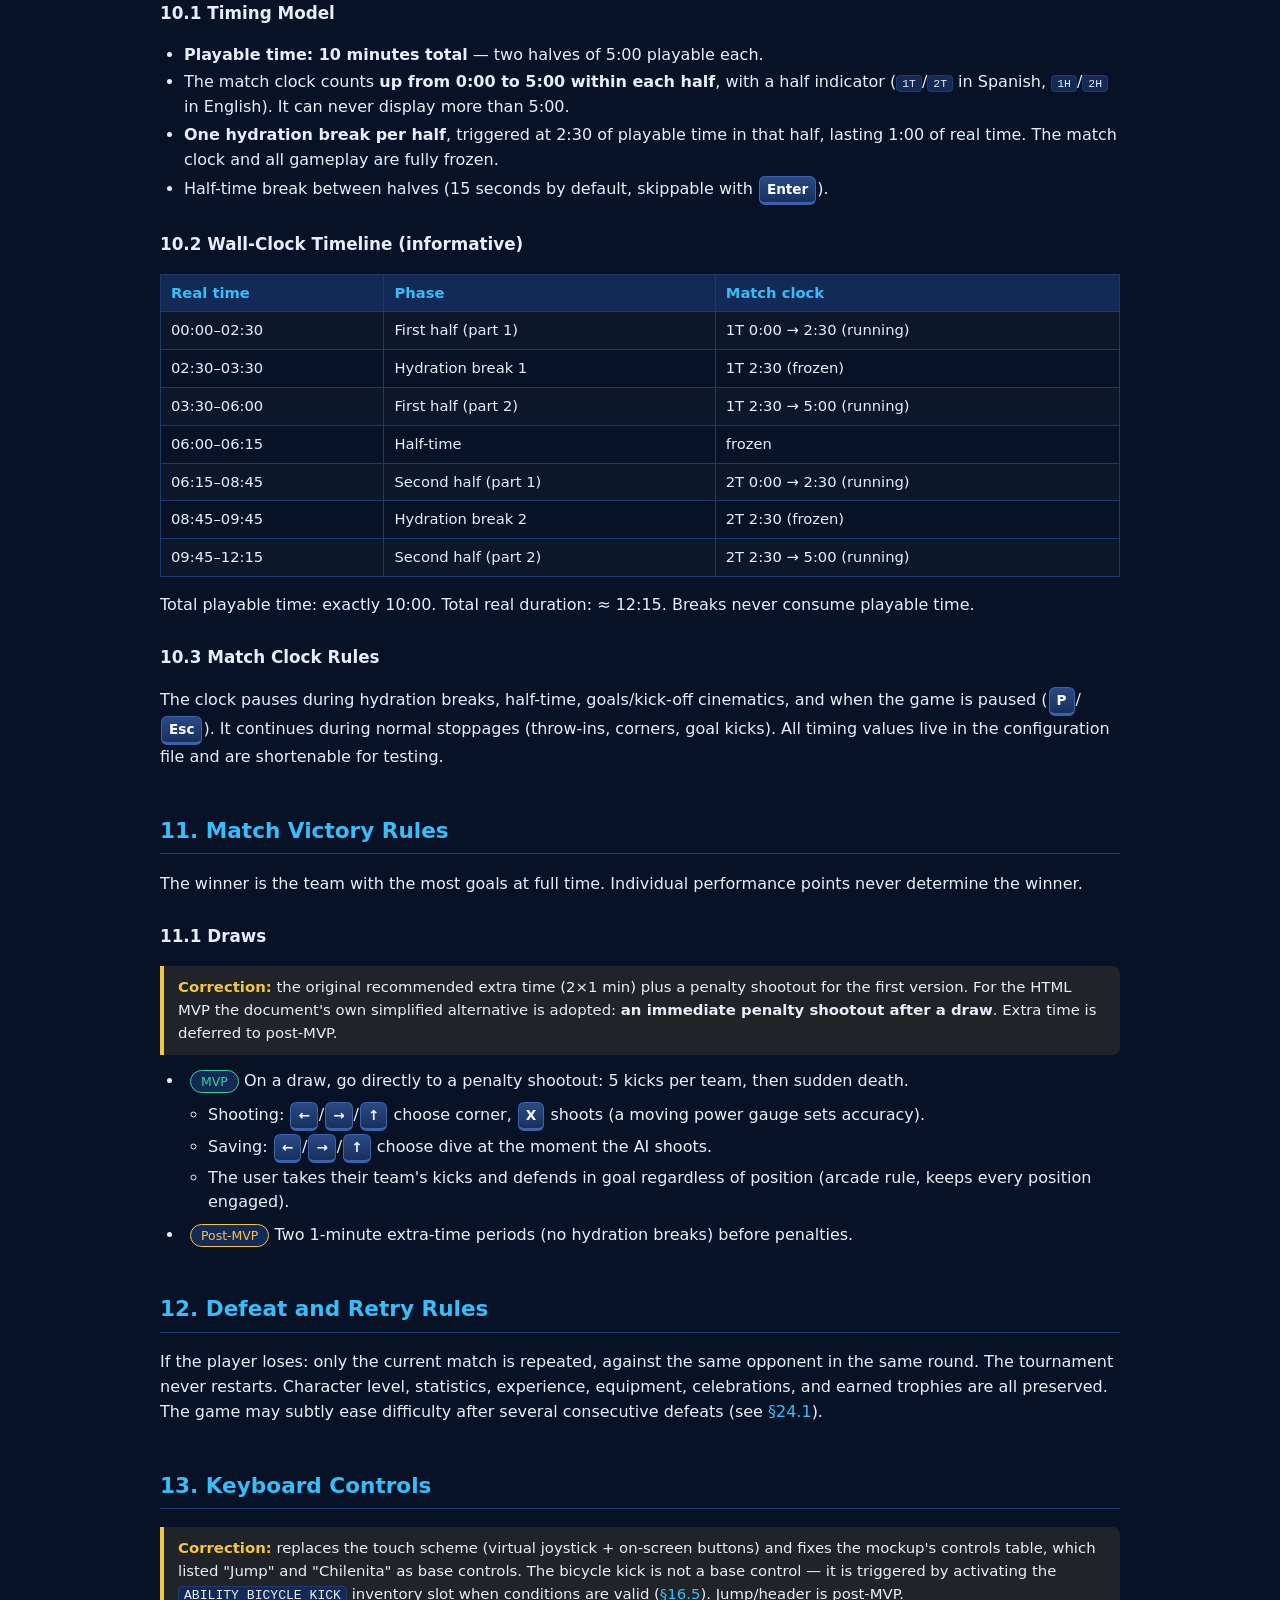
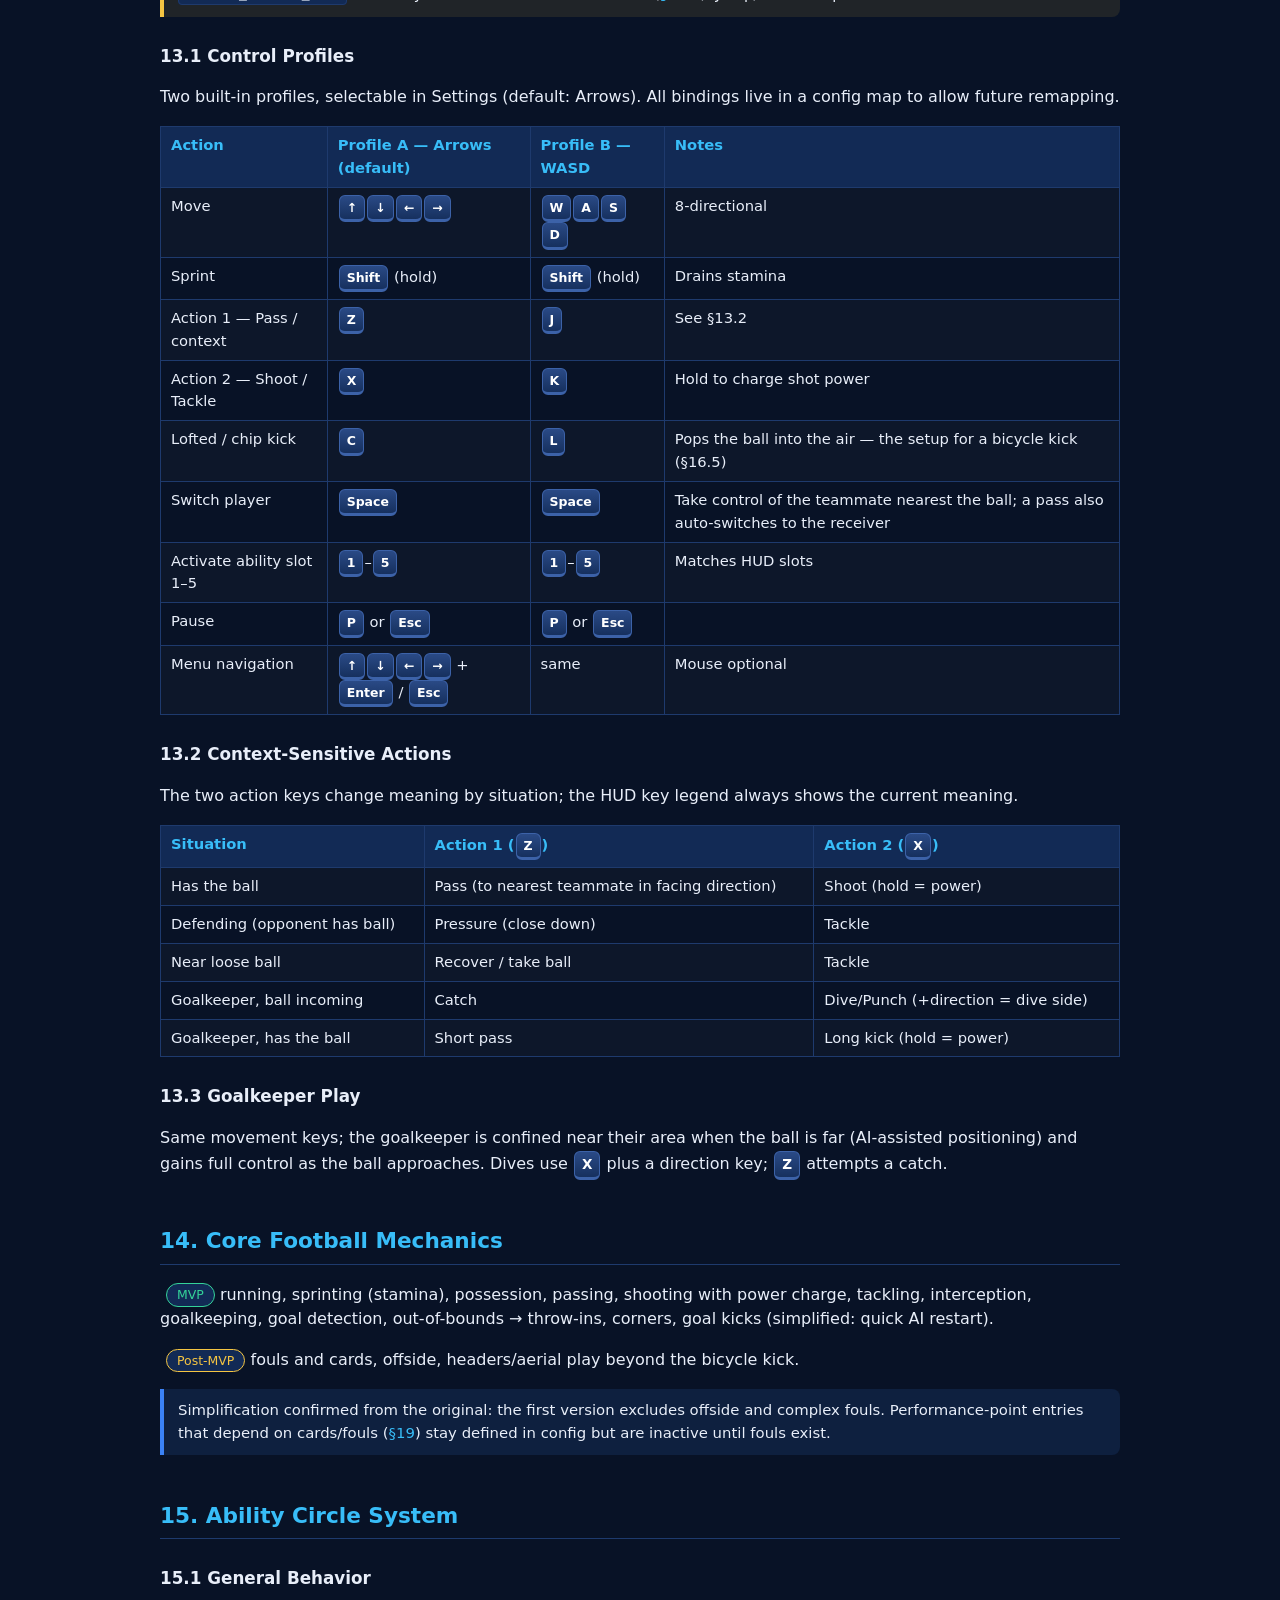
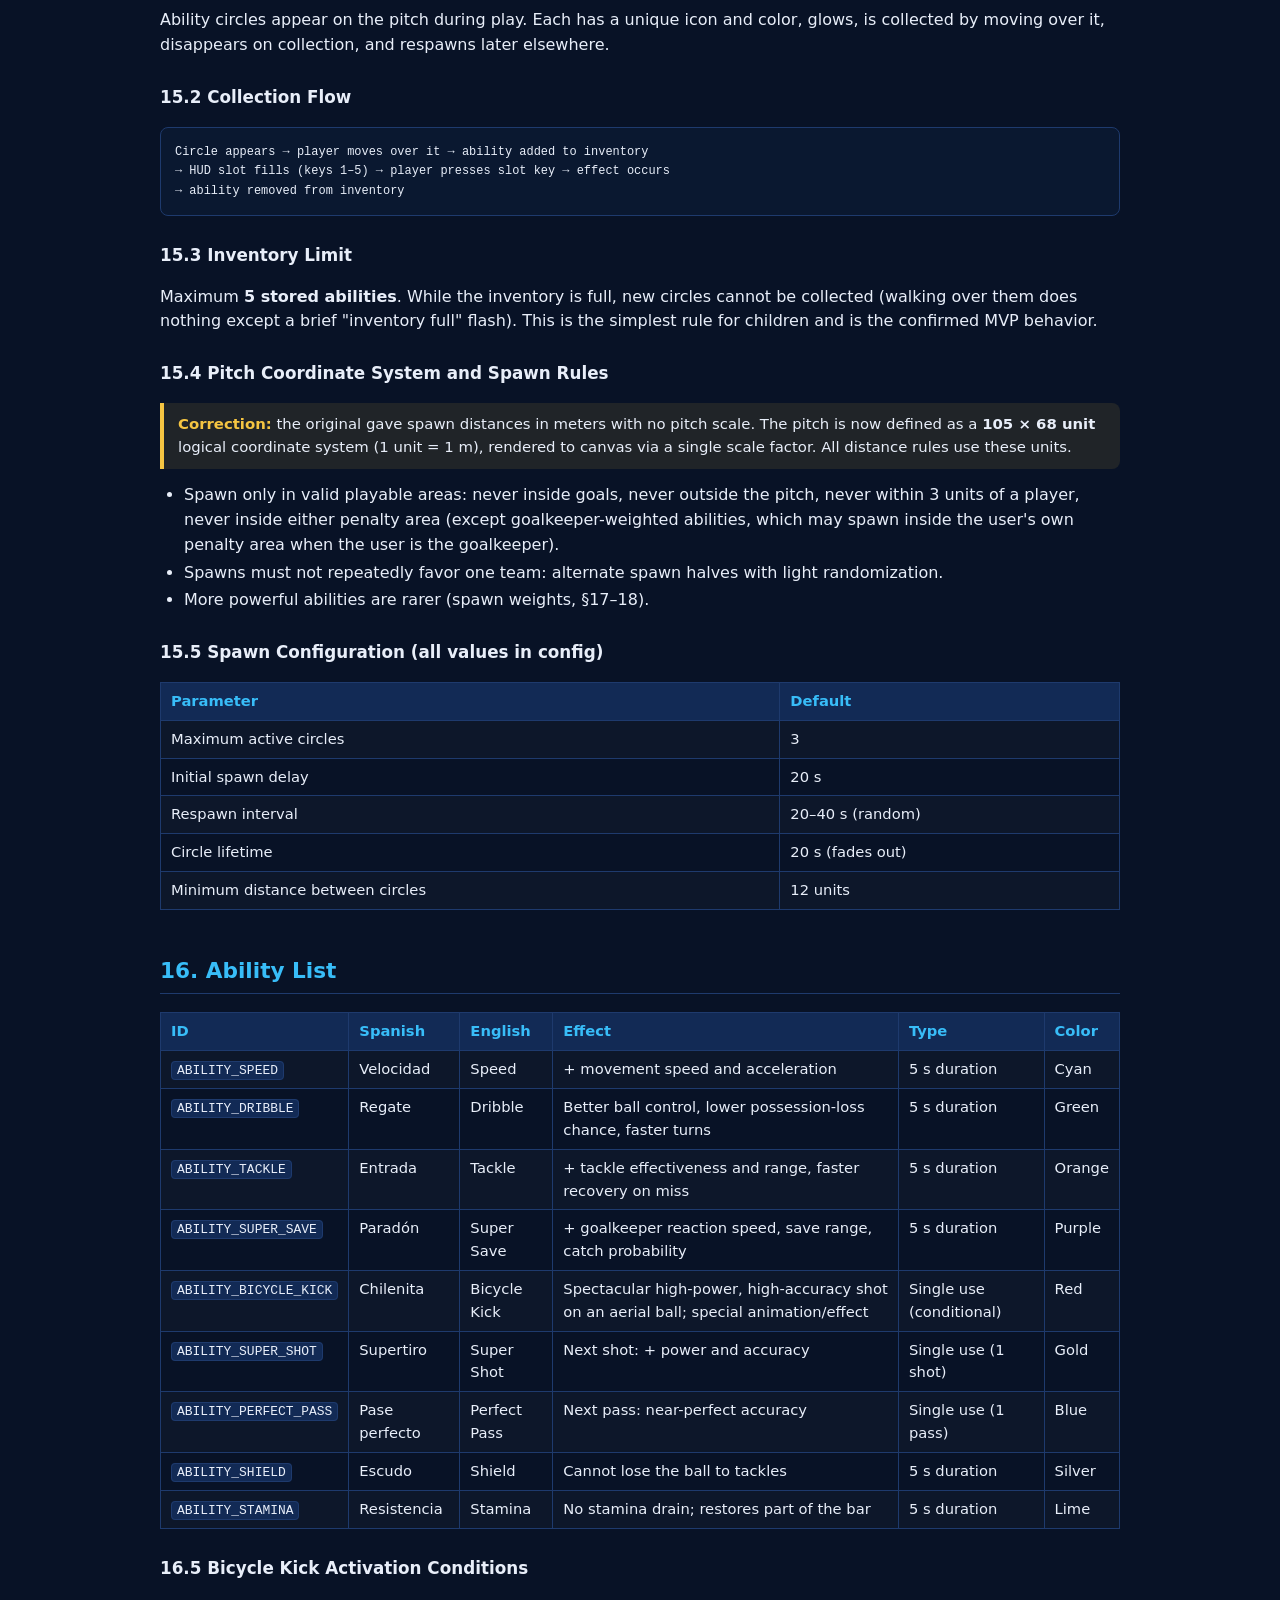
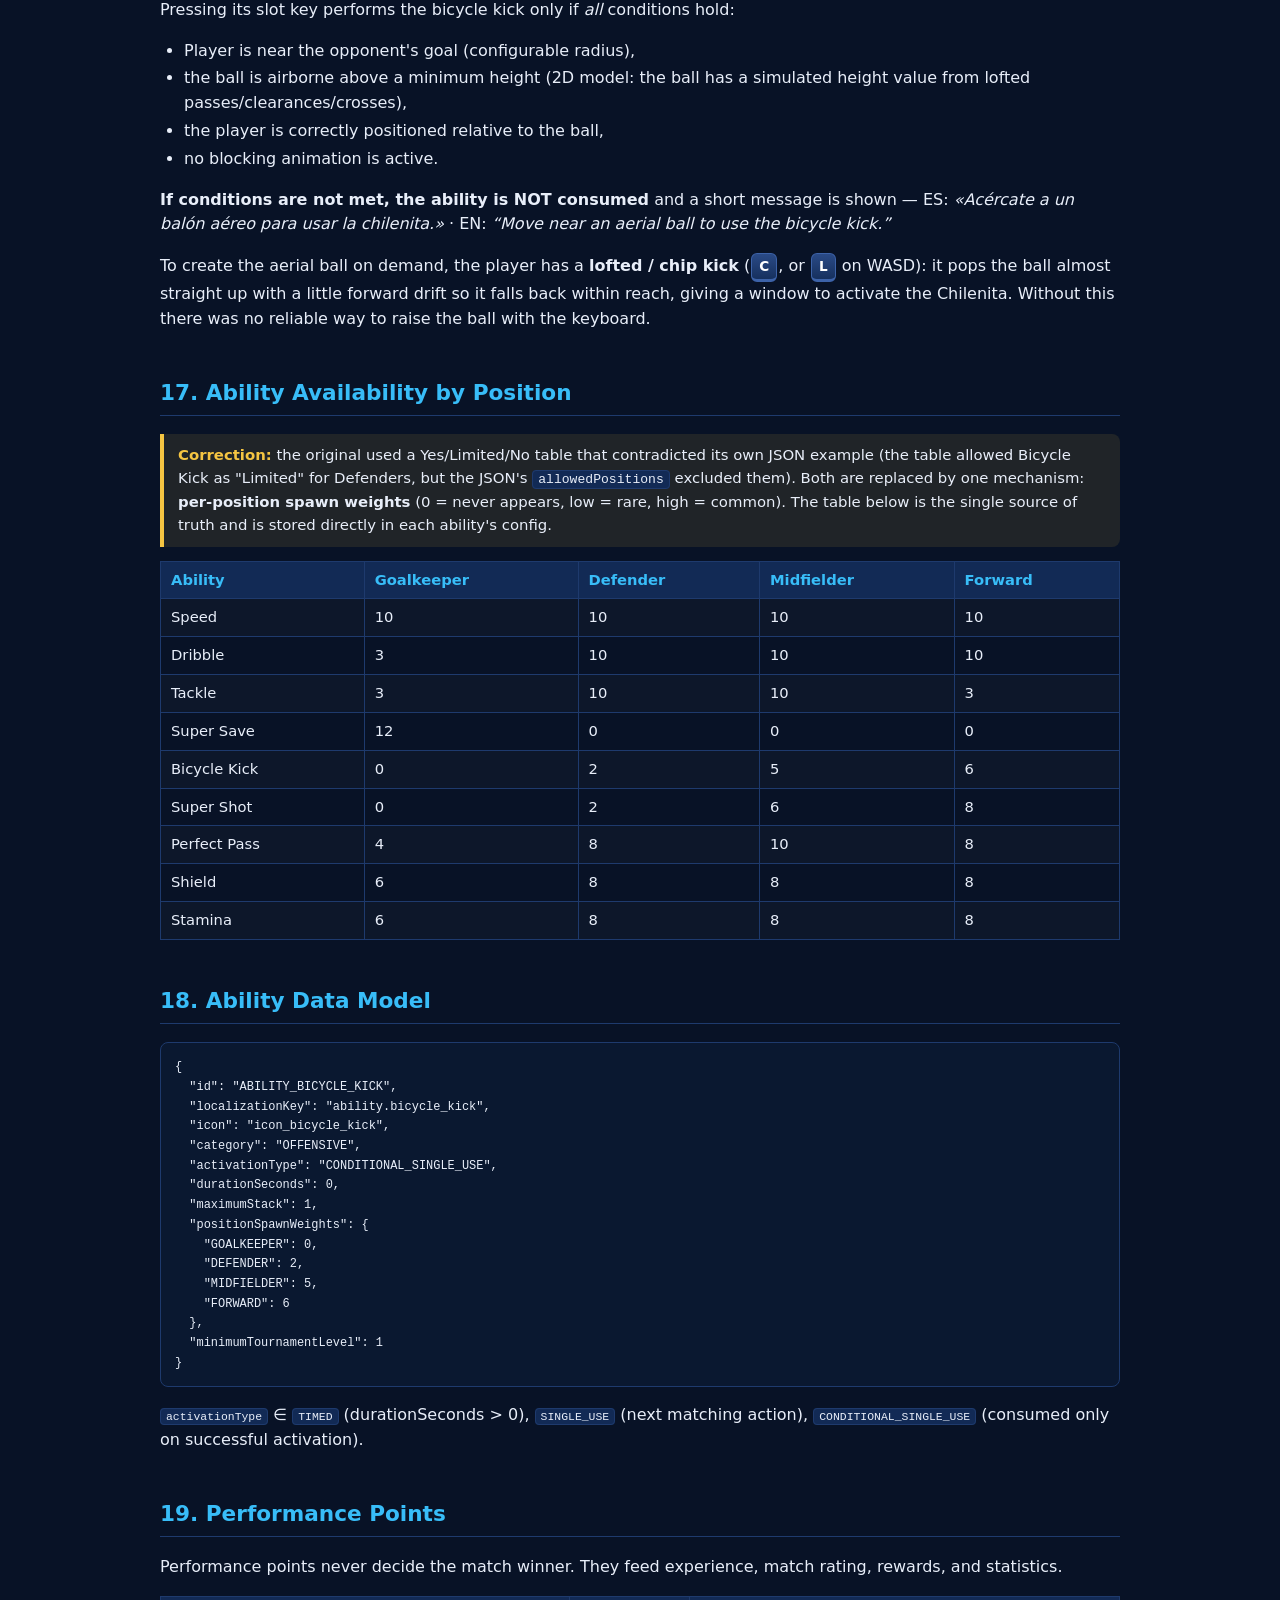
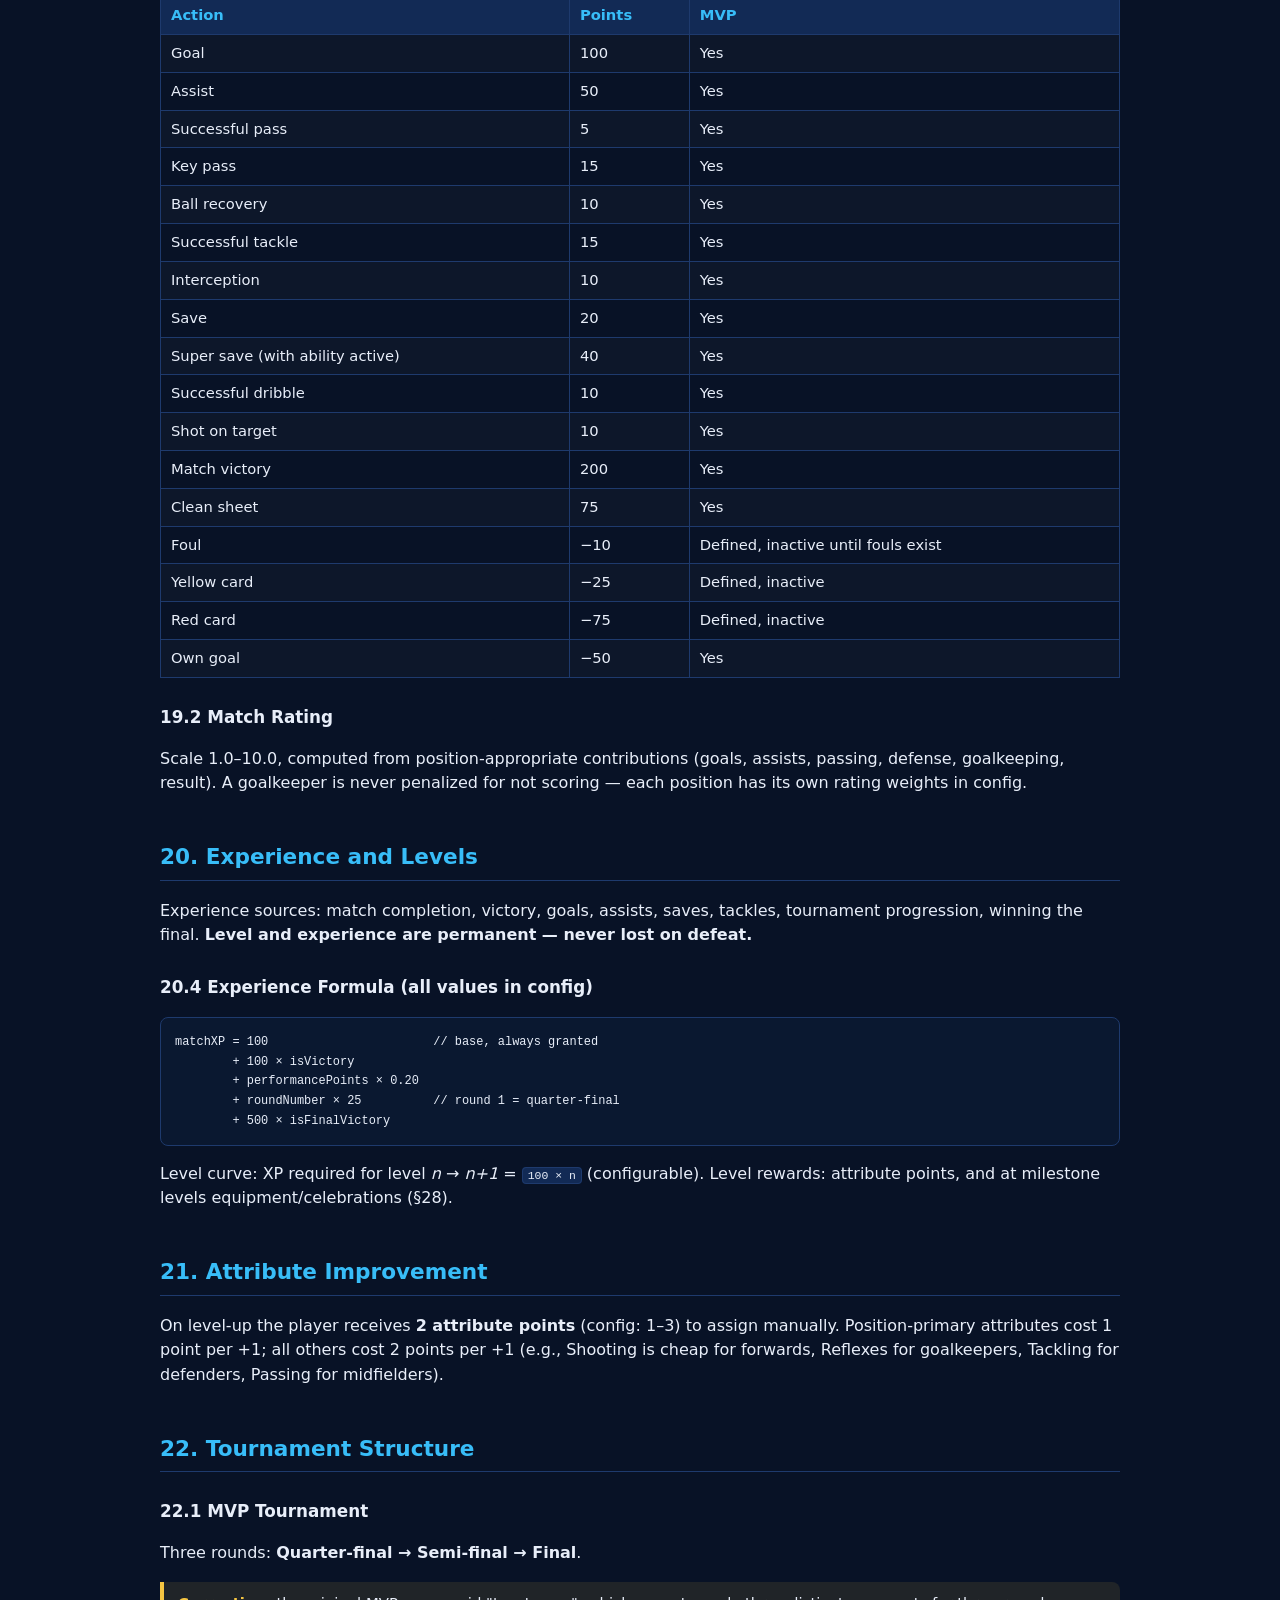
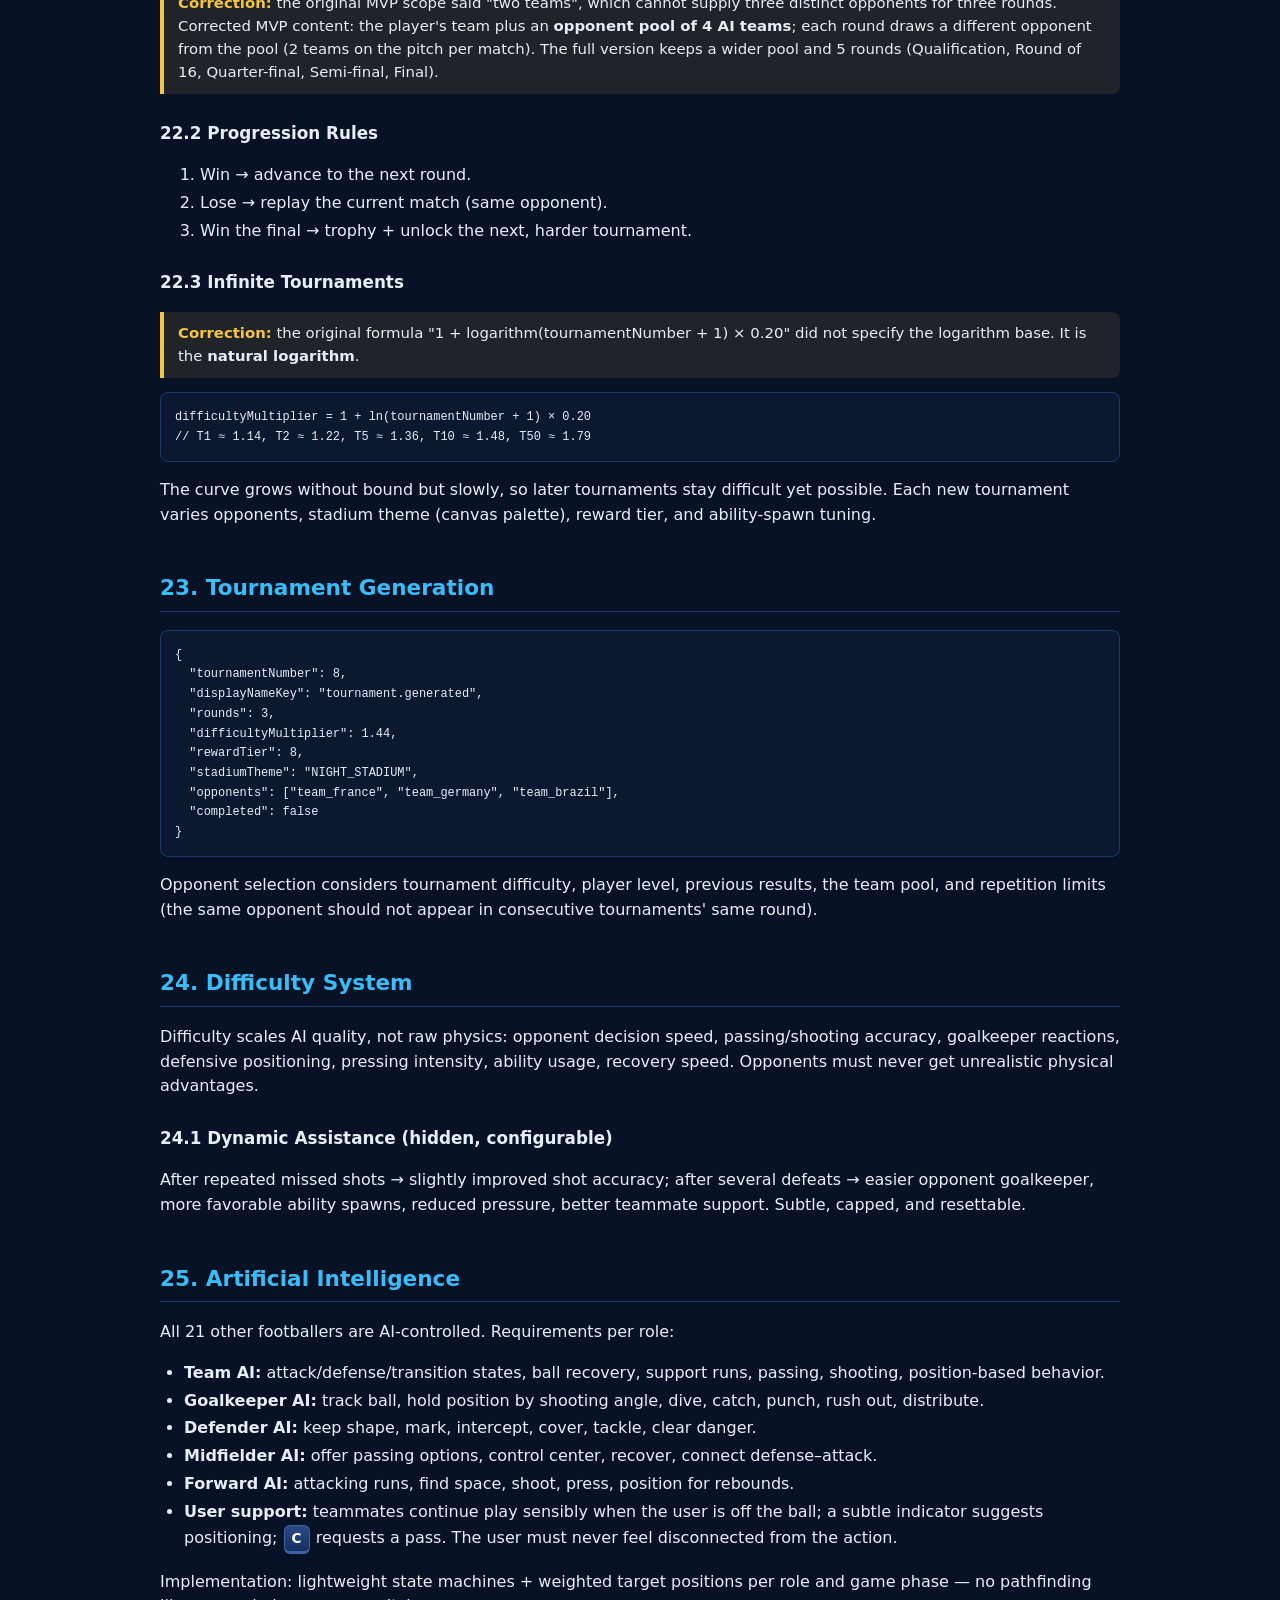
==== commit ef8651f5: "Add lofted kick + player switching; fix runaway score bug - Lofted/chip kick (C, or L on WASD): pops" ====
--- a/docs/design.html
+++ b/docs/design.html
@@ -357,7 +357,7 @@
 <p><span class="tag mvp">MVP</span> skin tone, hair color, shirt style, shirt number.<br>
 <span class="tag post">Post-MVP</span> hair styles, face types, boots, gloves, wristbands, celebrations, accessories.</p>
 <h3>8.3 Playing Positions</h3>
-<p>Goalkeeper, Defender, Midfielder, Forward. The user controls only one footballer for the entire match and can never switch to another footballer.</p>
+<p>Goalkeeper, Defender, Midfielder, Forward. The player's chosen position sets their starting role and attributes. Control normally stays with that footballer, but the user may hand control to a teammate — passing auto-switches to the receiver, and <kbd>Space</kbd> takes control of the outfield teammate nearest the ball when defending (§13.1). This keeps the user connected to the play instead of watching AI teammates handle the ball.</p>
 <h3>8.4 Position Primary Attributes</h3>
 <table>
 <tr><th>Position</th><th>Primary attributes</th></tr>
@@ -424,7 +424,8 @@
 <tr><td>Sprint</td><td><kbd>Shift</kbd> (hold)</td><td><kbd>Shift</kbd> (hold)</td><td>Drains stamina</td></tr>
 <tr><td>Action 1 — Pass / context</td><td><kbd>Z</kbd></td><td><kbd>J</kbd></td><td>See §13.2</td></tr>
 <tr><td>Action 2 — Shoot / Tackle</td><td><kbd>X</kbd></td><td><kbd>K</kbd></td><td>Hold to charge shot power</td></tr>
-<tr><td>Request pass (off the ball)</td><td><kbd>C</kbd></td><td><kbd>L</kbd></td><td>Asks AI teammate to pass</td></tr>
+<tr><td>Lofted / chip kick</td><td><kbd>C</kbd></td><td><kbd>L</kbd></td><td>Pops the ball into the air — the setup for a bicycle kick (§16.5)</td></tr>
+<tr><td>Switch player</td><td><kbd>Space</kbd></td><td><kbd>Space</kbd></td><td>Take control of the teammate nearest the ball; a pass also auto-switches to the receiver</td></tr>
 <tr><td>Activate ability slot 1–5</td><td><kbd>1</kbd>–<kbd>5</kbd></td><td><kbd>1</kbd>–<kbd>5</kbd></td><td>Matches HUD slots</td></tr>
 <tr><td>Pause</td><td><kbd>P</kbd> or <kbd>Esc</kbd></td><td><kbd>P</kbd> or <kbd>Esc</kbd></td><td></td></tr>
 <tr><td>Menu navigation</td><td><kbd>↑</kbd><kbd>↓</kbd><kbd>←</kbd><kbd>→</kbd> + <kbd>Enter</kbd> / <kbd>Esc</kbd></td><td>same</td><td>Mouse optional</td></tr>
@@ -497,6 +498,7 @@
 <p><strong>If conditions are not met, the ability is NOT consumed</strong> and a short message is shown —
 ES: <em>«Acércate a un balón aéreo para usar la chilenita.»</em> ·
 EN: <em>“Move near an aerial ball to use the bicycle kick.”</em></p>
+<p>To create the aerial ball on demand, the player has a <strong>lofted / chip kick</strong> (<kbd>C</kbd>, or <kbd>L</kbd> on WASD): it pops the ball almost straight up with a little forward drift so it falls back within reach, giving a window to activate the Chilenita. Without this there was no reliable way to raise the ball with the keyboard.</p>
 
 <h2 id="s17">17. Ability Availability by Position</h2>
 <div class="fix"><b>Correction:</b> the original used a Yes/Limited/No table that contradicted its own JSON example (the table allowed Bicycle Kick as "Limited" for Defenders, but the JSON's <code>allowedPositions</code> excluded them). Both are replaced by one mechanism: <strong>per-position spawn weights</strong> (0 = never appears, low = rare, high = common). The table below is the single source of truth and is stored directly in each ability's config.</div>
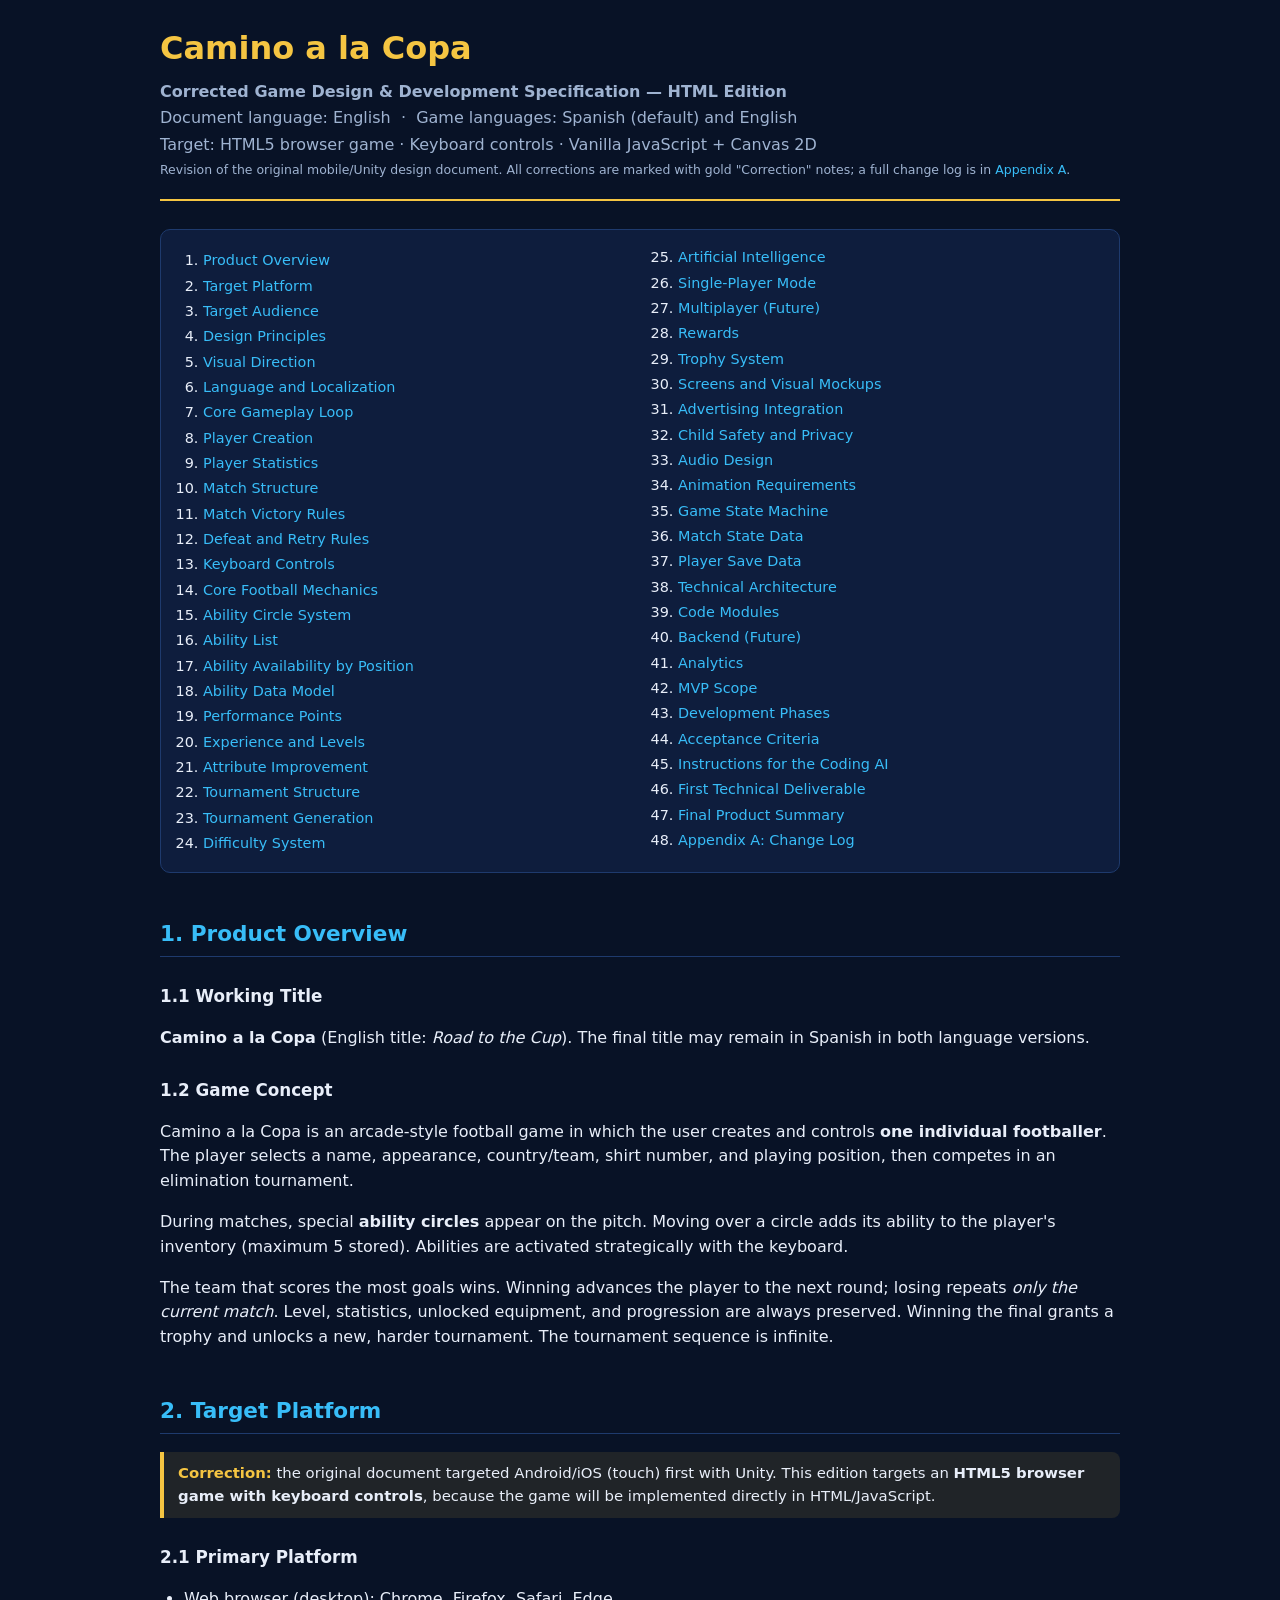
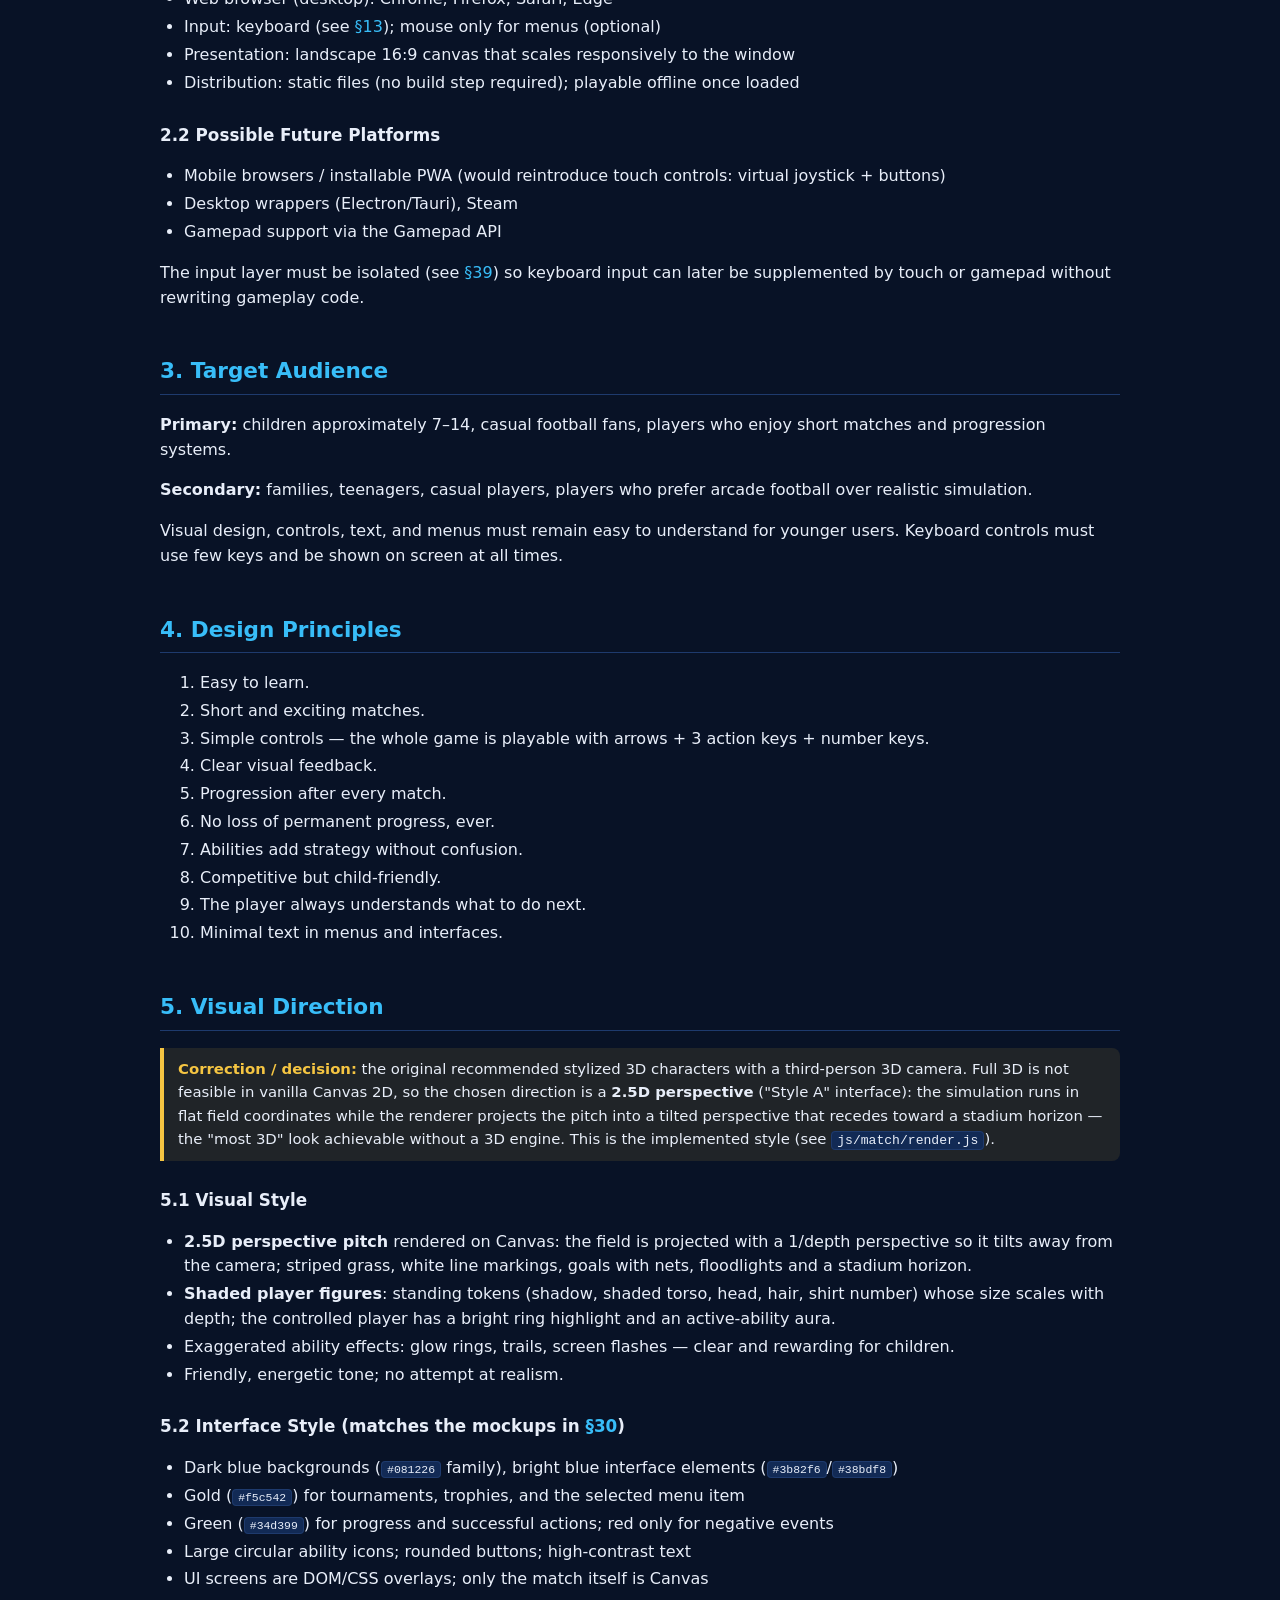
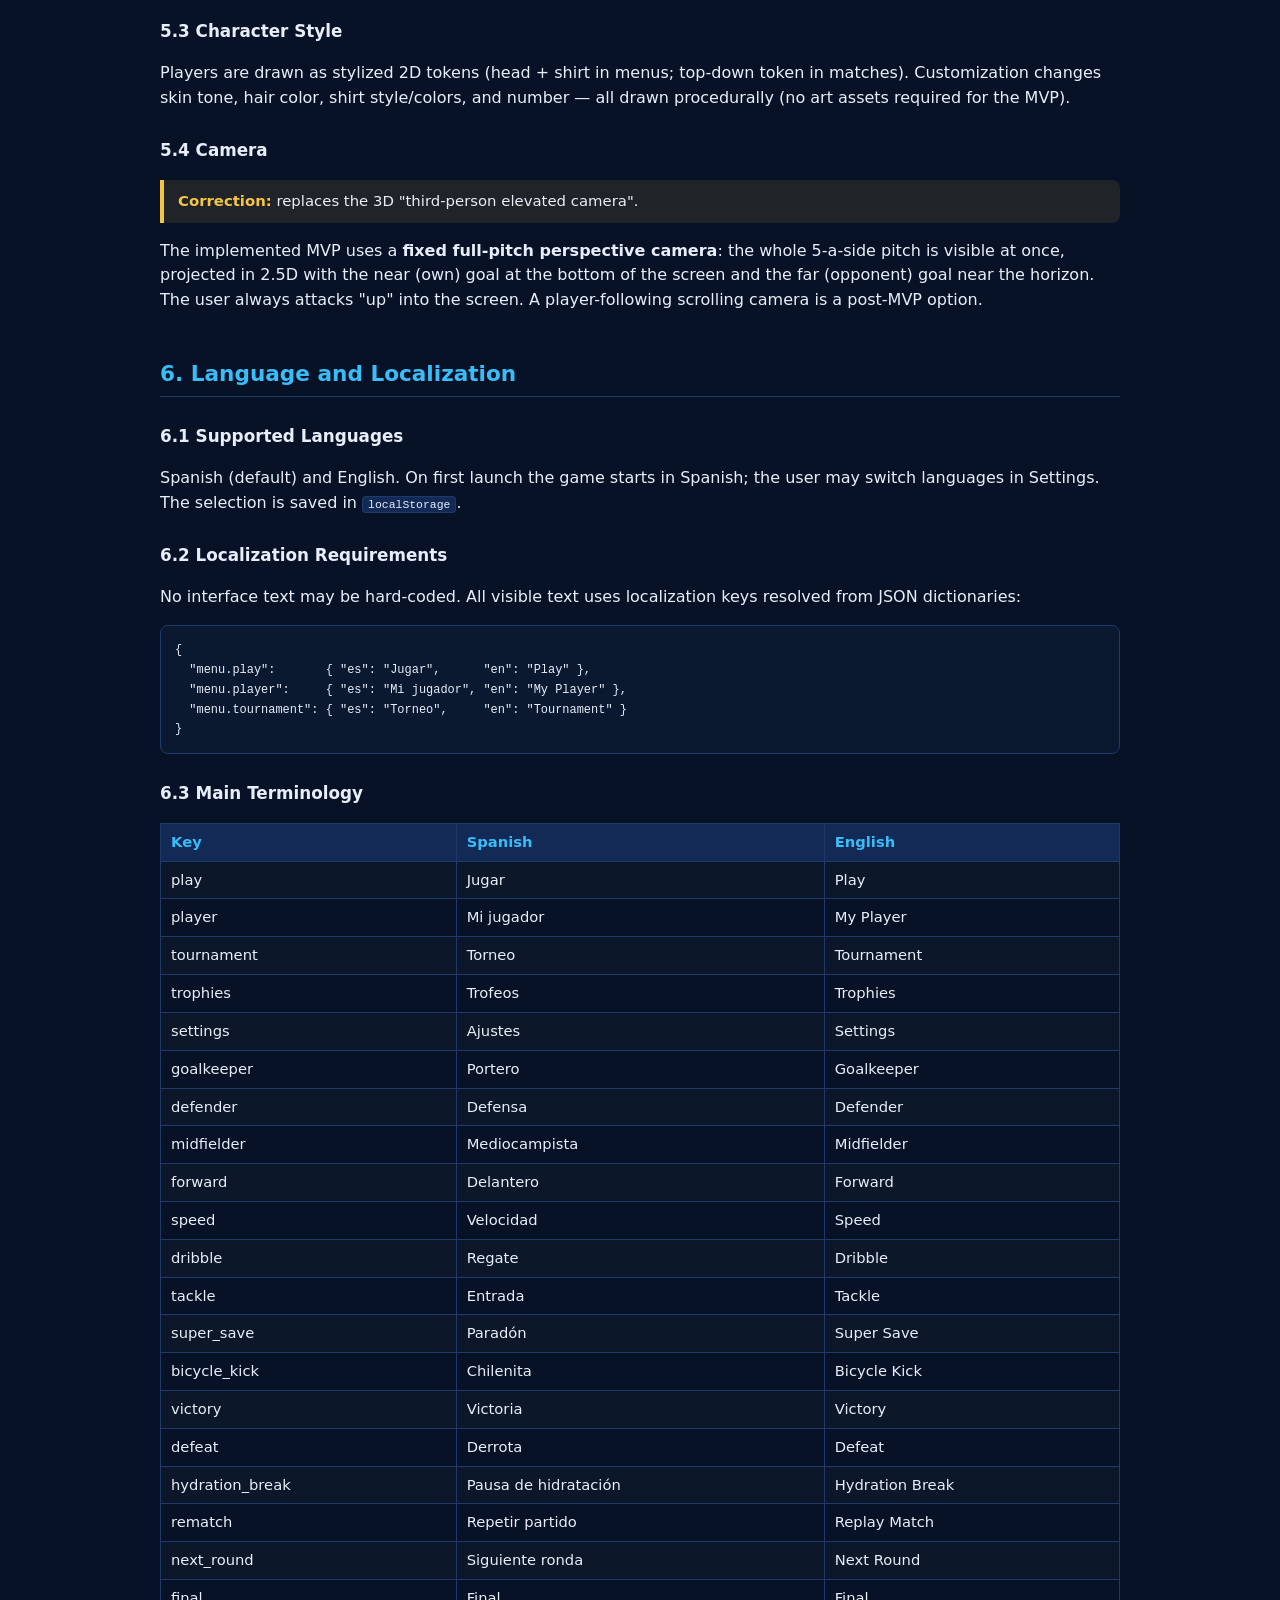
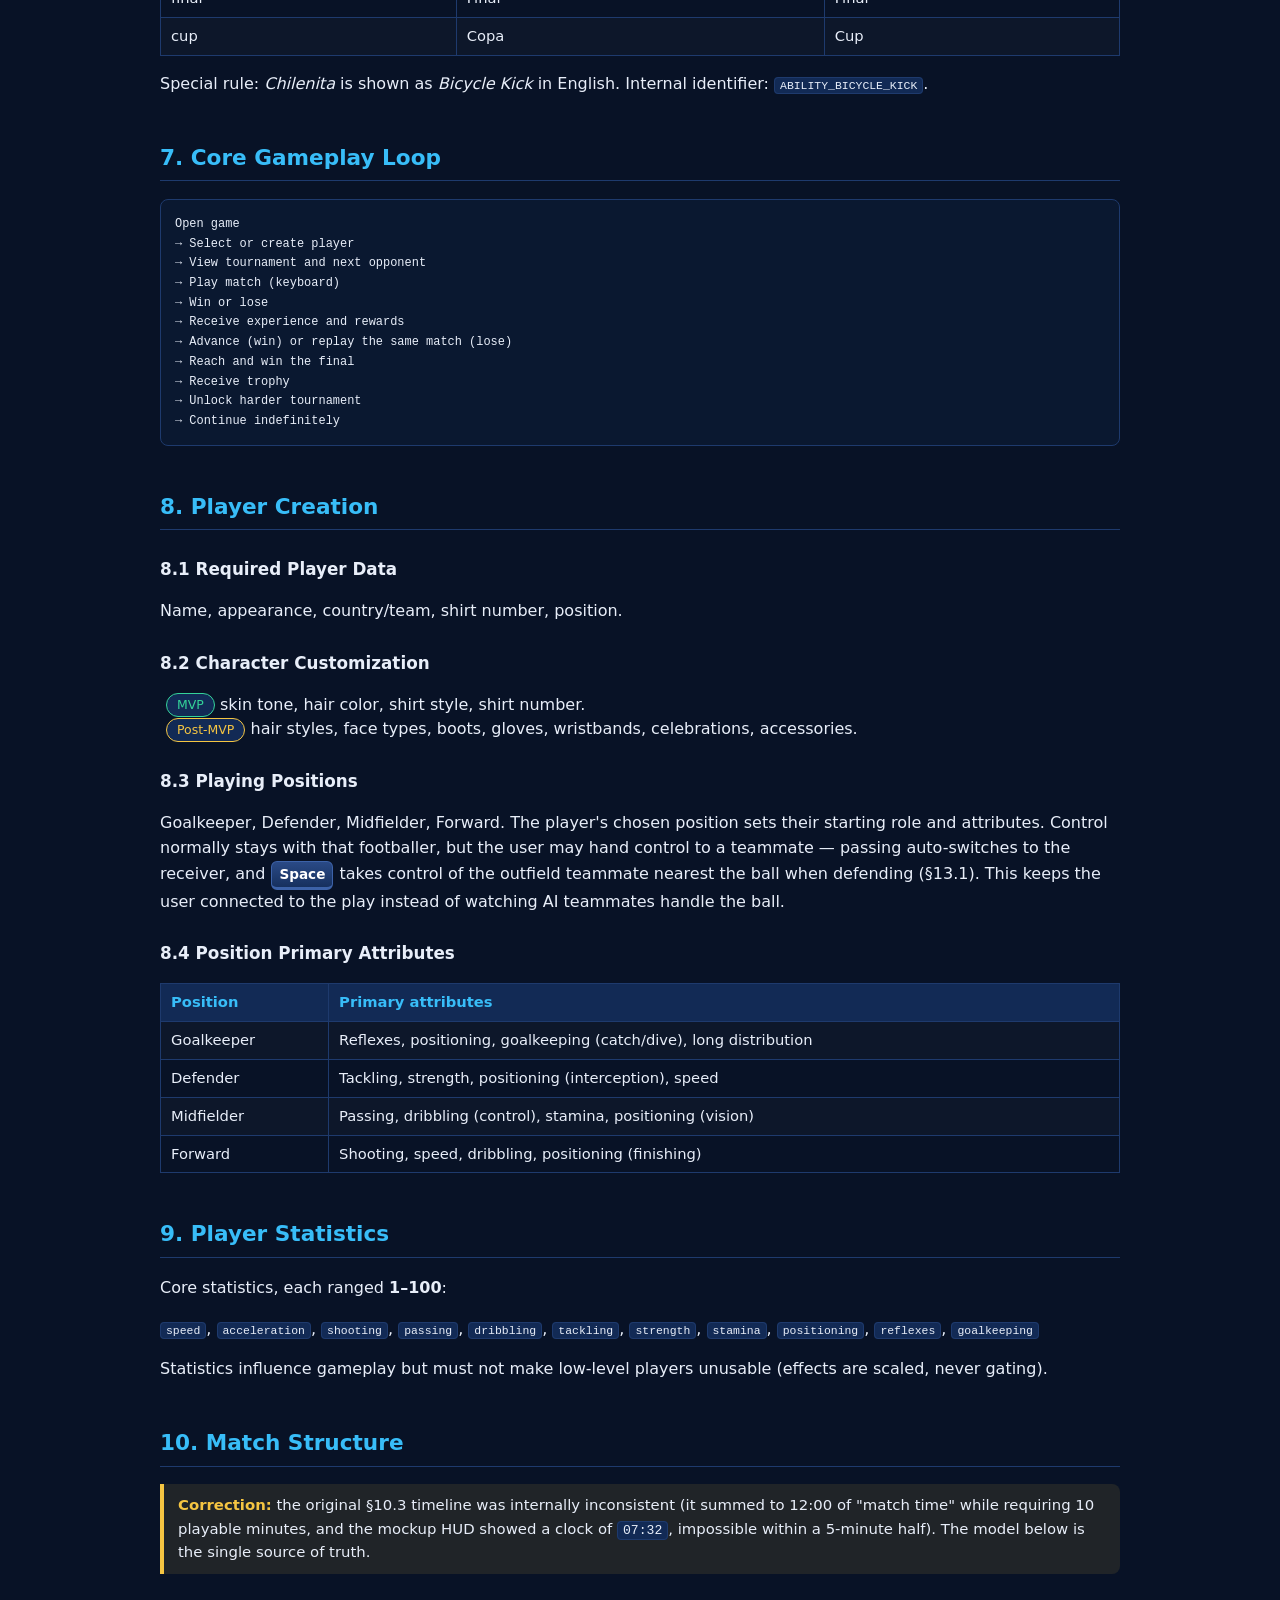
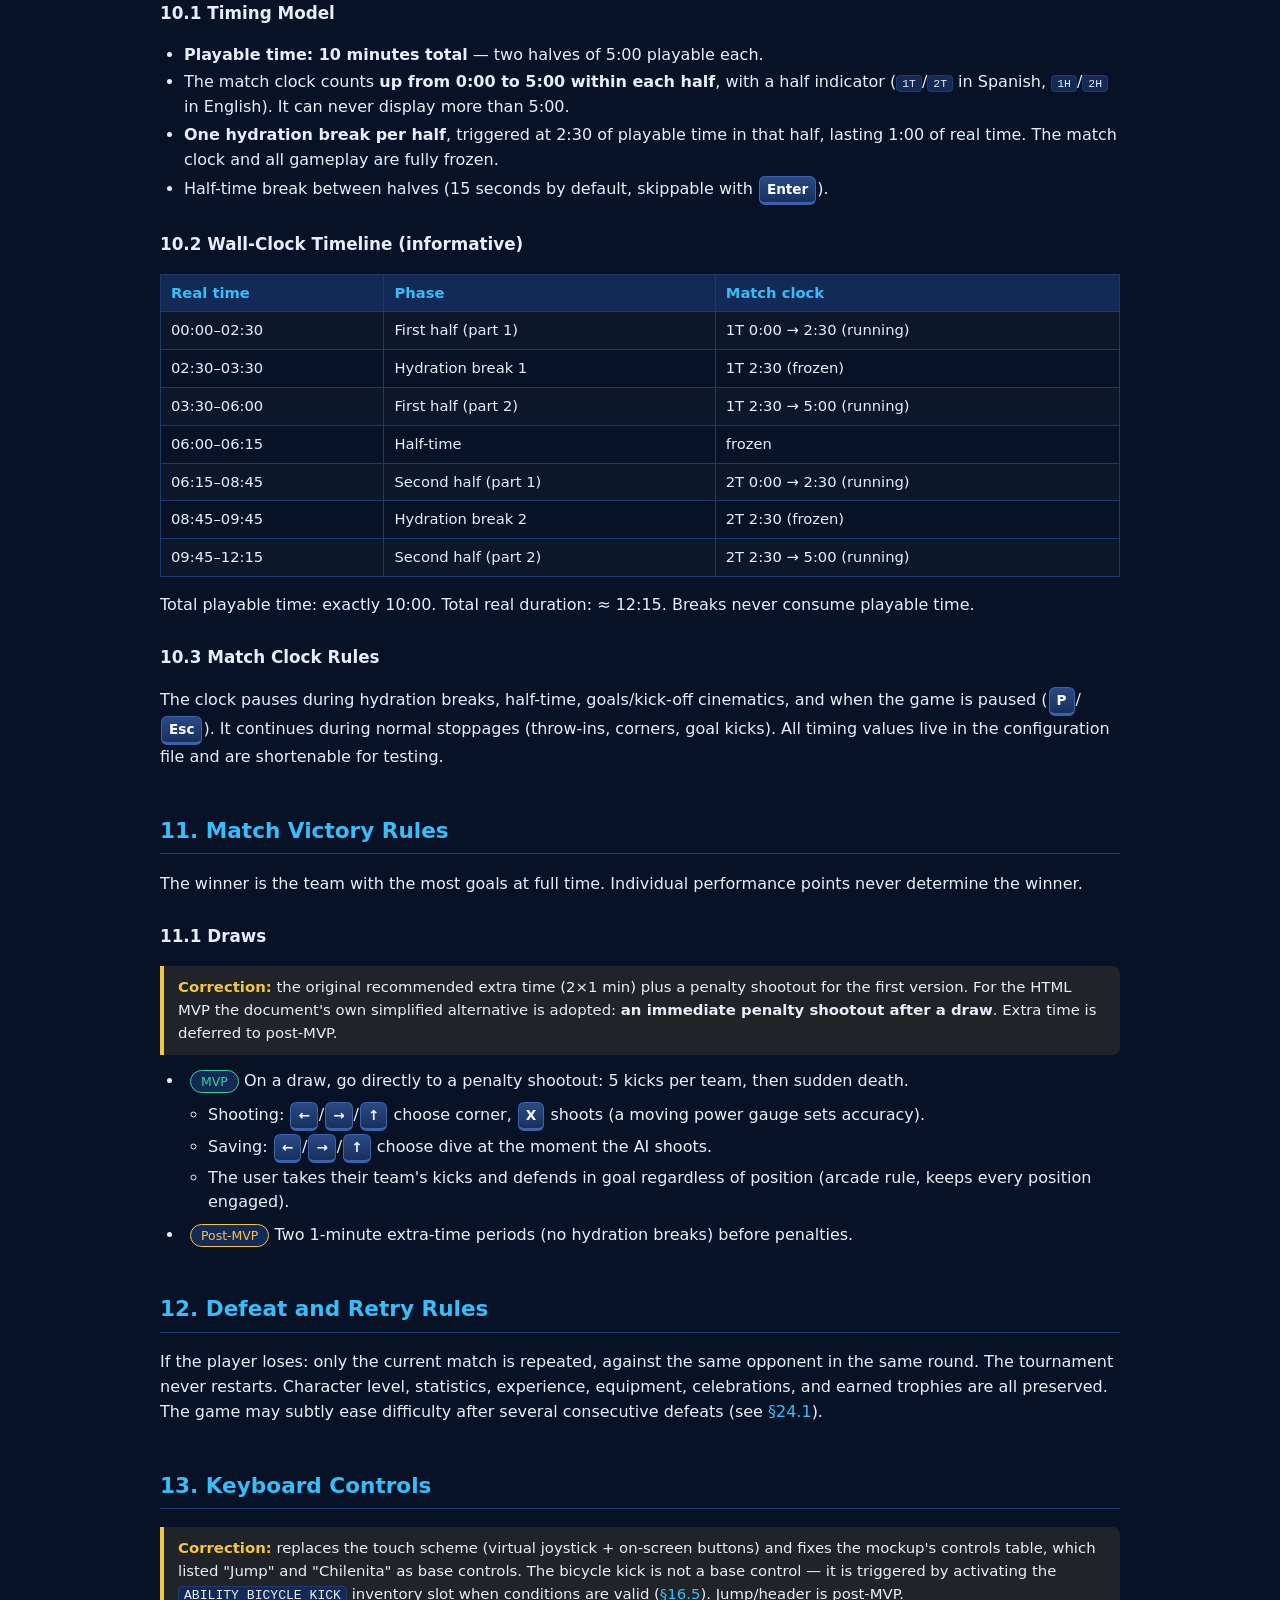
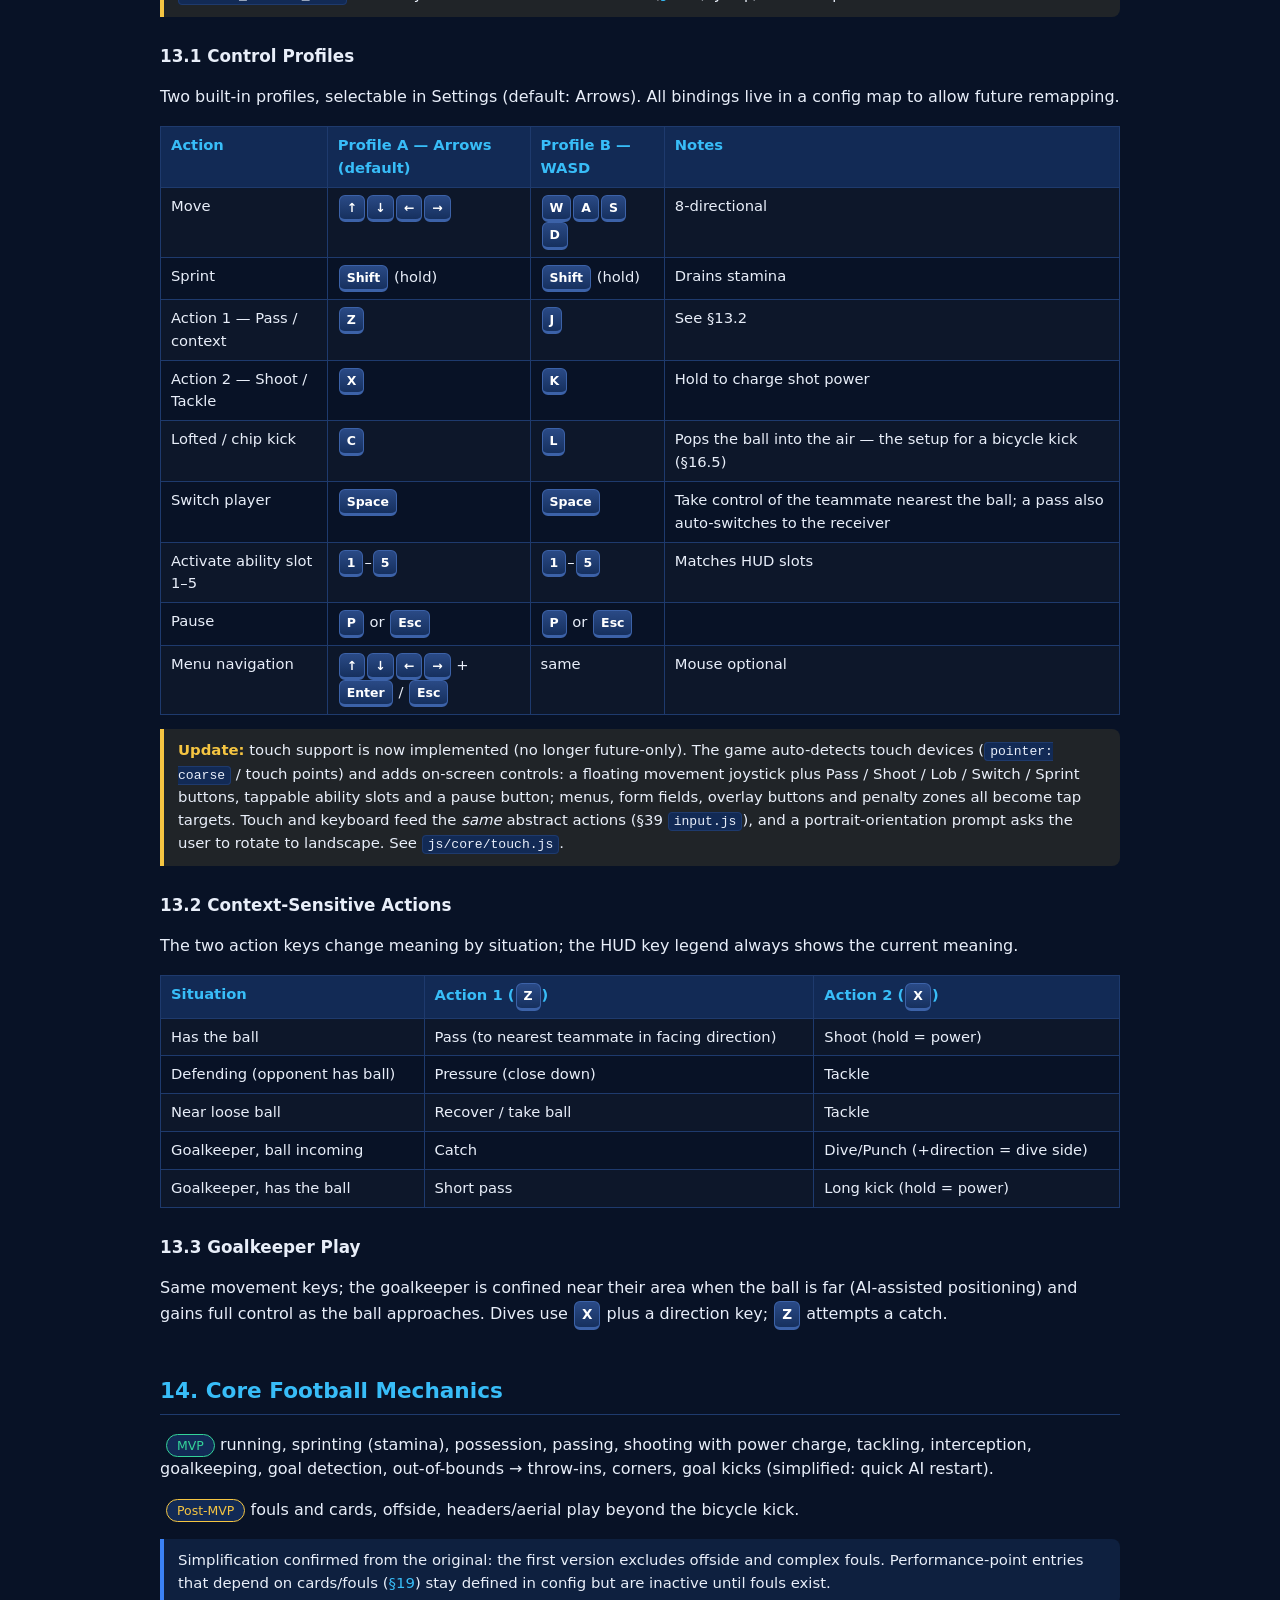
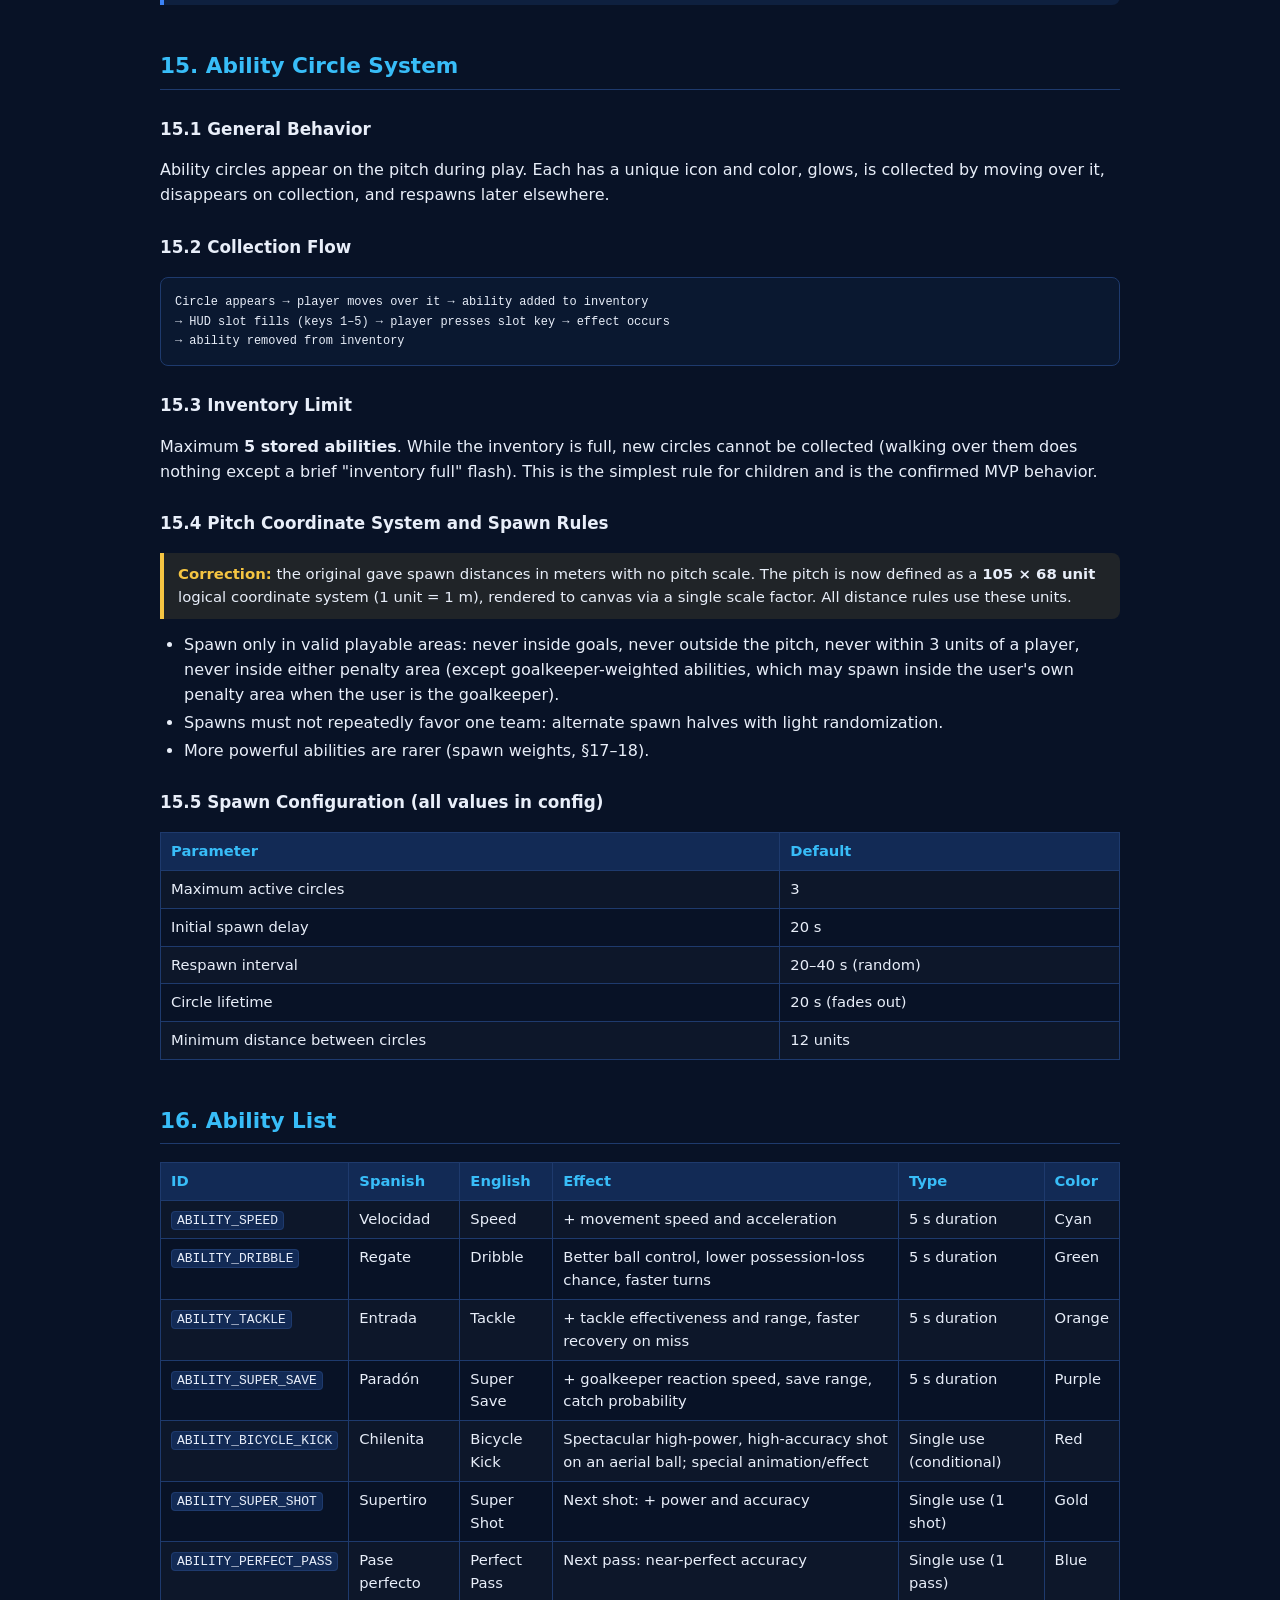
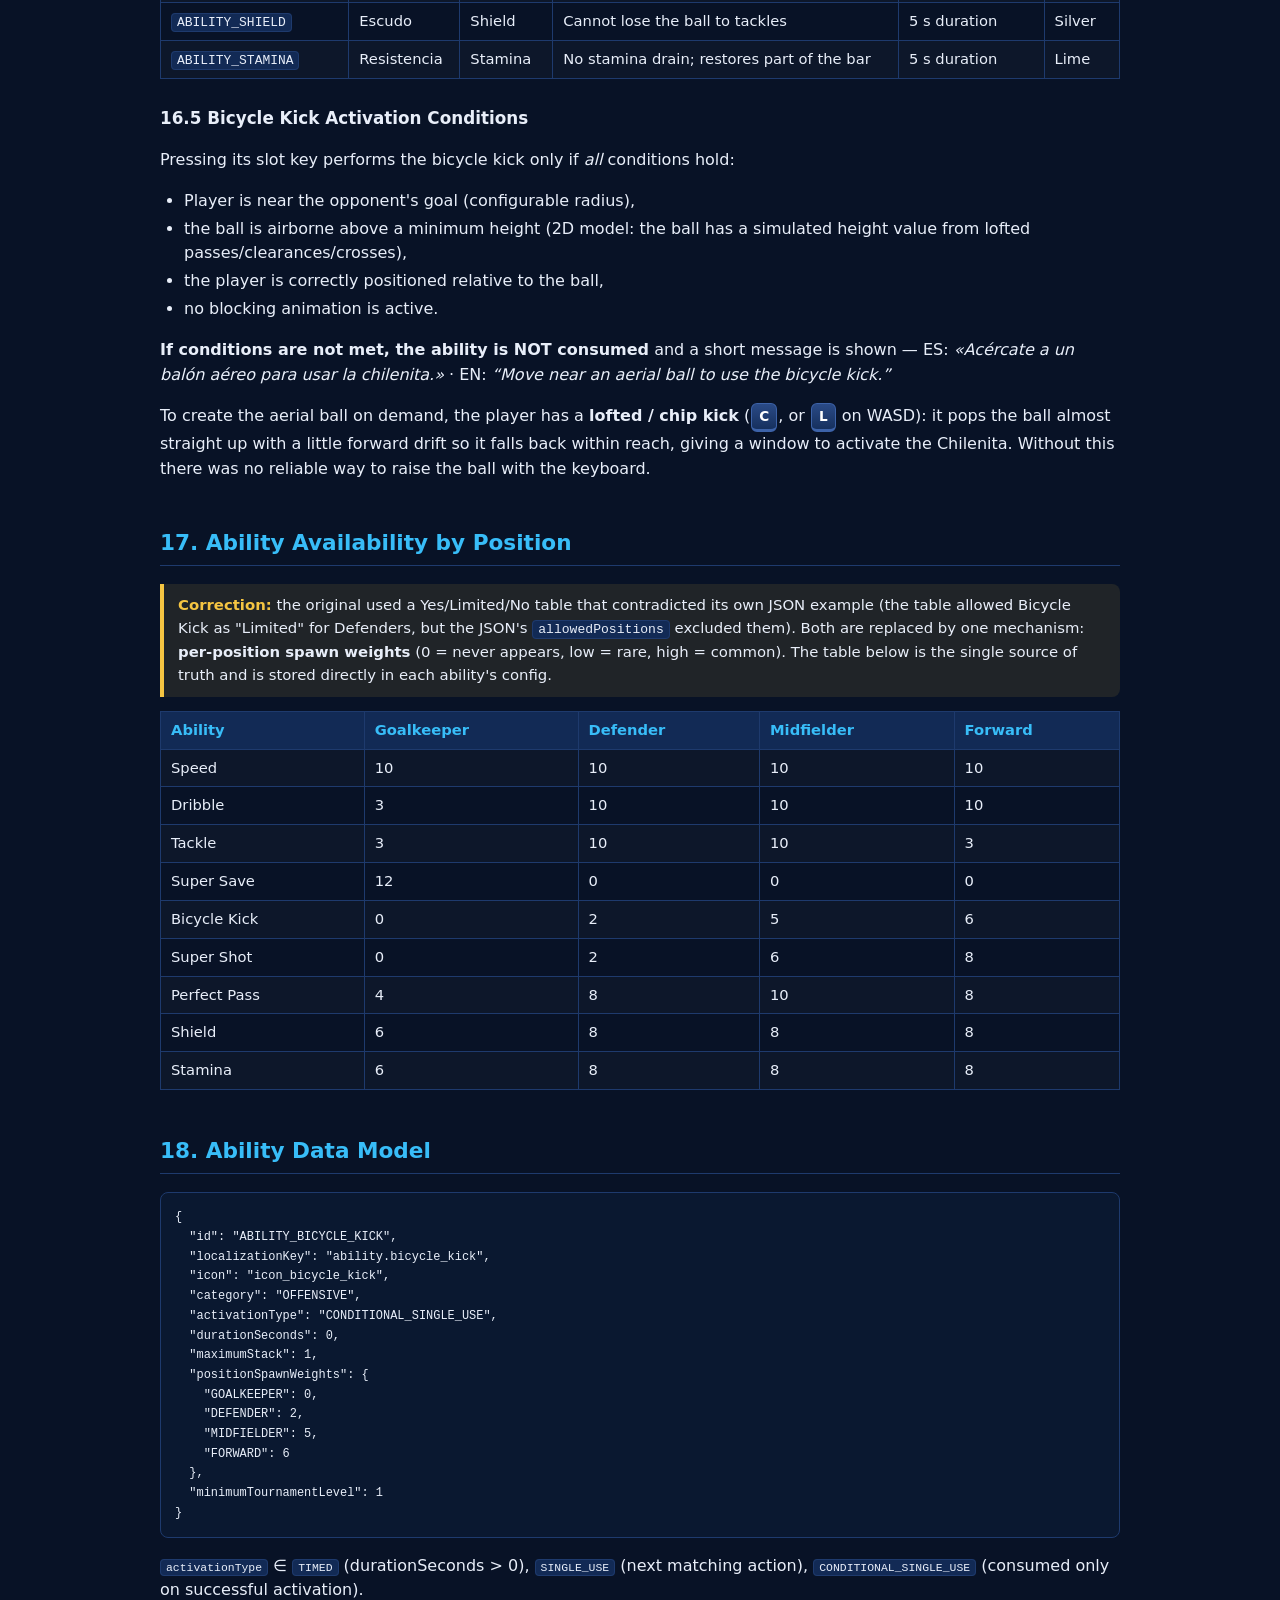
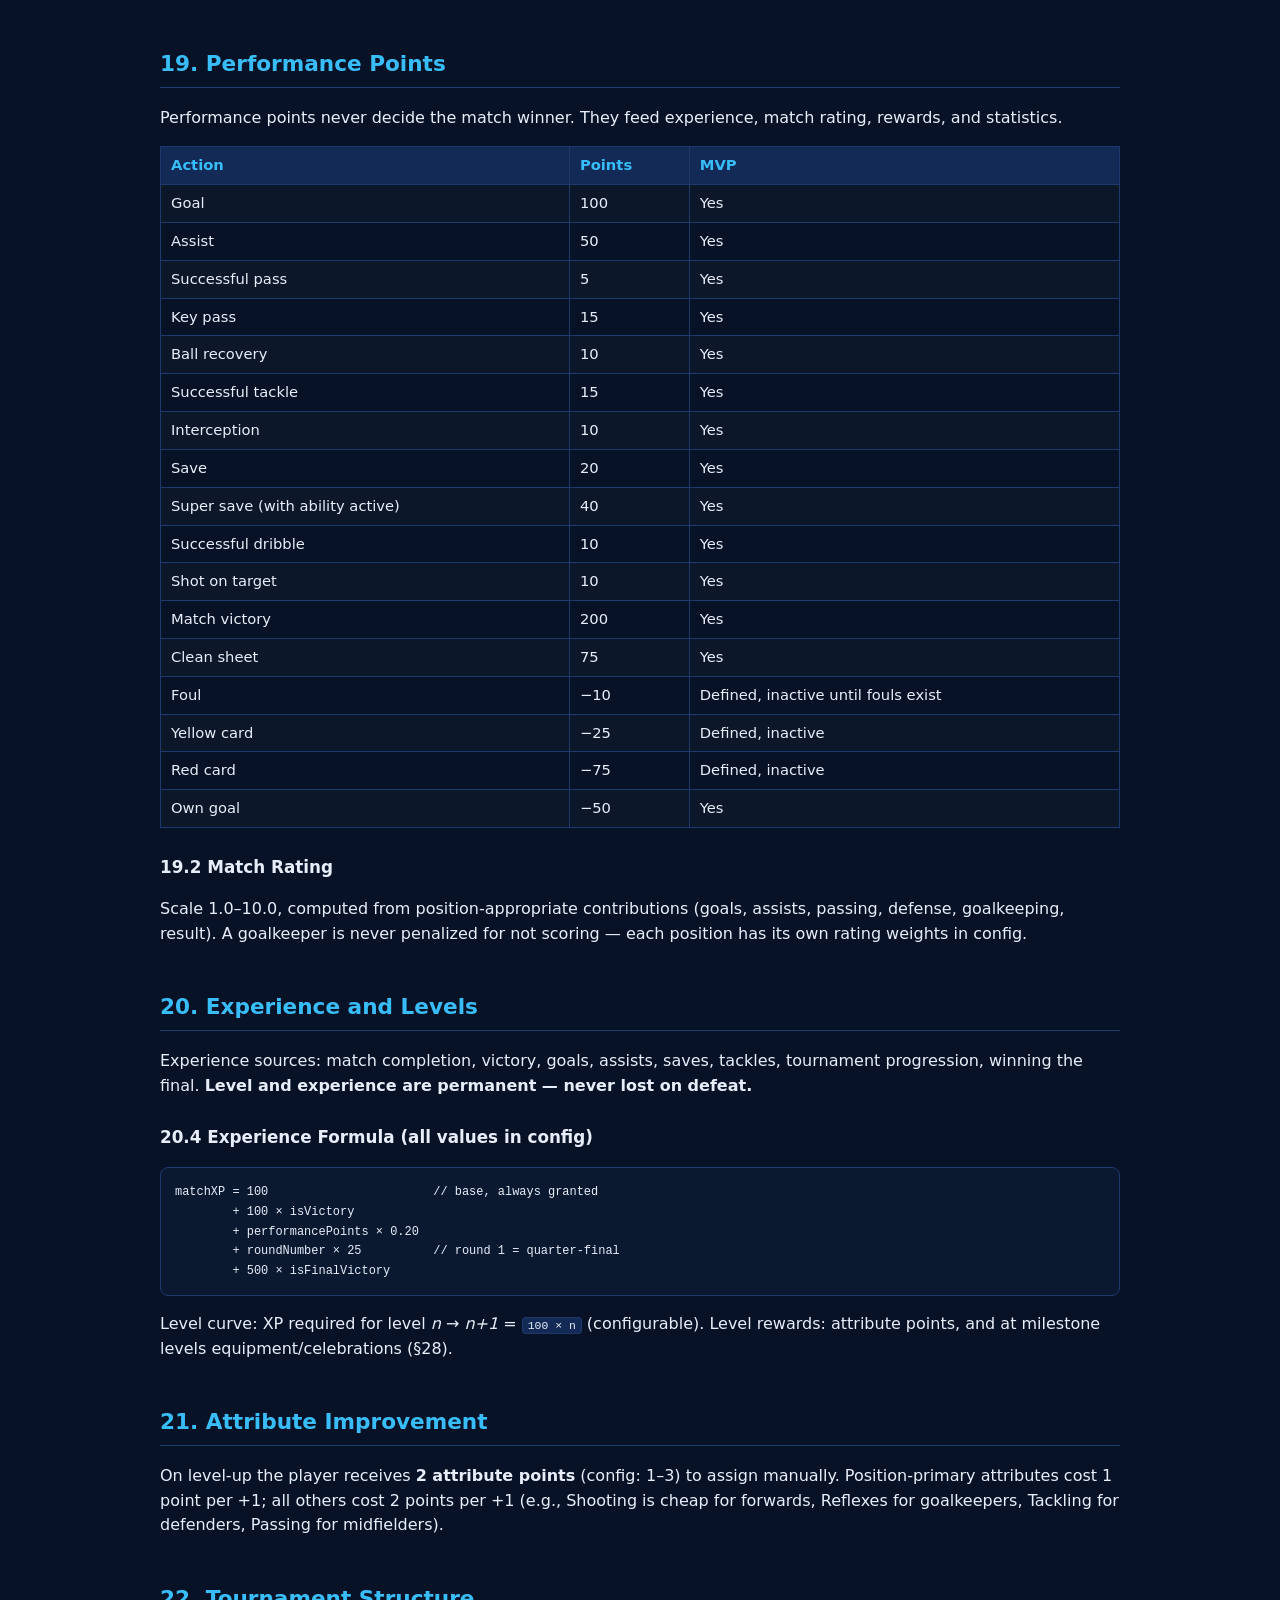
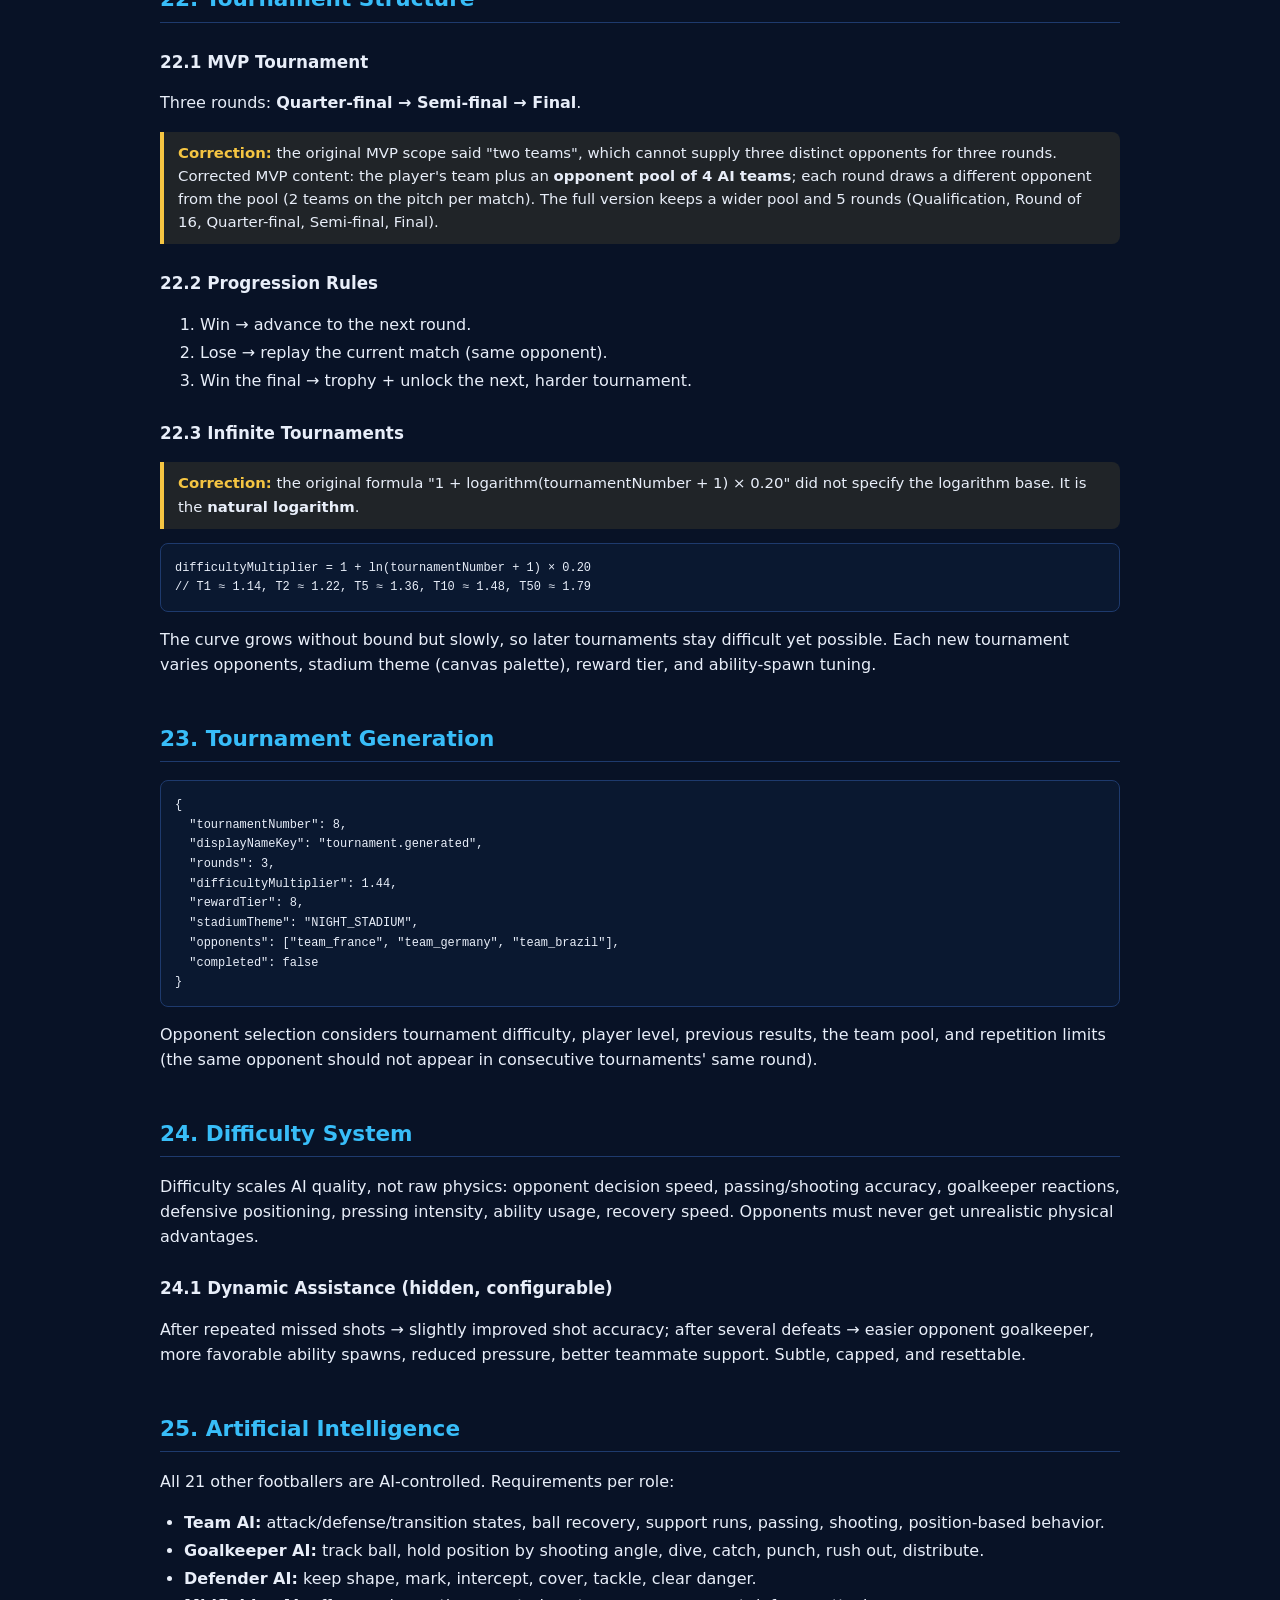
==== commit 4d6a35b7: "Add automatic mobile/touch support with on-screen controls Auto-detects touch devices (pointer: coar" ====
--- a/docs/design.html
+++ b/docs/design.html
@@ -430,6 +430,7 @@
 <tr><td>Pause</td><td><kbd>P</kbd> or <kbd>Esc</kbd></td><td><kbd>P</kbd> or <kbd>Esc</kbd></td><td></td></tr>
 <tr><td>Menu navigation</td><td><kbd>↑</kbd><kbd>↓</kbd><kbd>←</kbd><kbd>→</kbd> + <kbd>Enter</kbd> / <kbd>Esc</kbd></td><td>same</td><td>Mouse optional</td></tr>
 </table>
+<div class="fix"><b>Update:</b> touch support is now implemented (no longer future-only). The game auto-detects touch devices (<code>pointer: coarse</code> / touch points) and adds on-screen controls: a floating movement joystick plus Pass / Shoot / Lob / Switch / Sprint buttons, tappable ability slots and a pause button; menus, form fields, overlay buttons and penalty zones all become tap targets. Touch and keyboard feed the <em>same</em> abstract actions (§39 <code>input.js</code>), and a portrait-orientation prompt asks the user to rotate to landscape. See <code>js/core/touch.js</code>.</div>
 <h3>13.2 Context-Sensitive Actions</h3>
 <p>The two action keys change meaning by situation; the HUD key legend always shows the current meaning.</p>
 <table>
